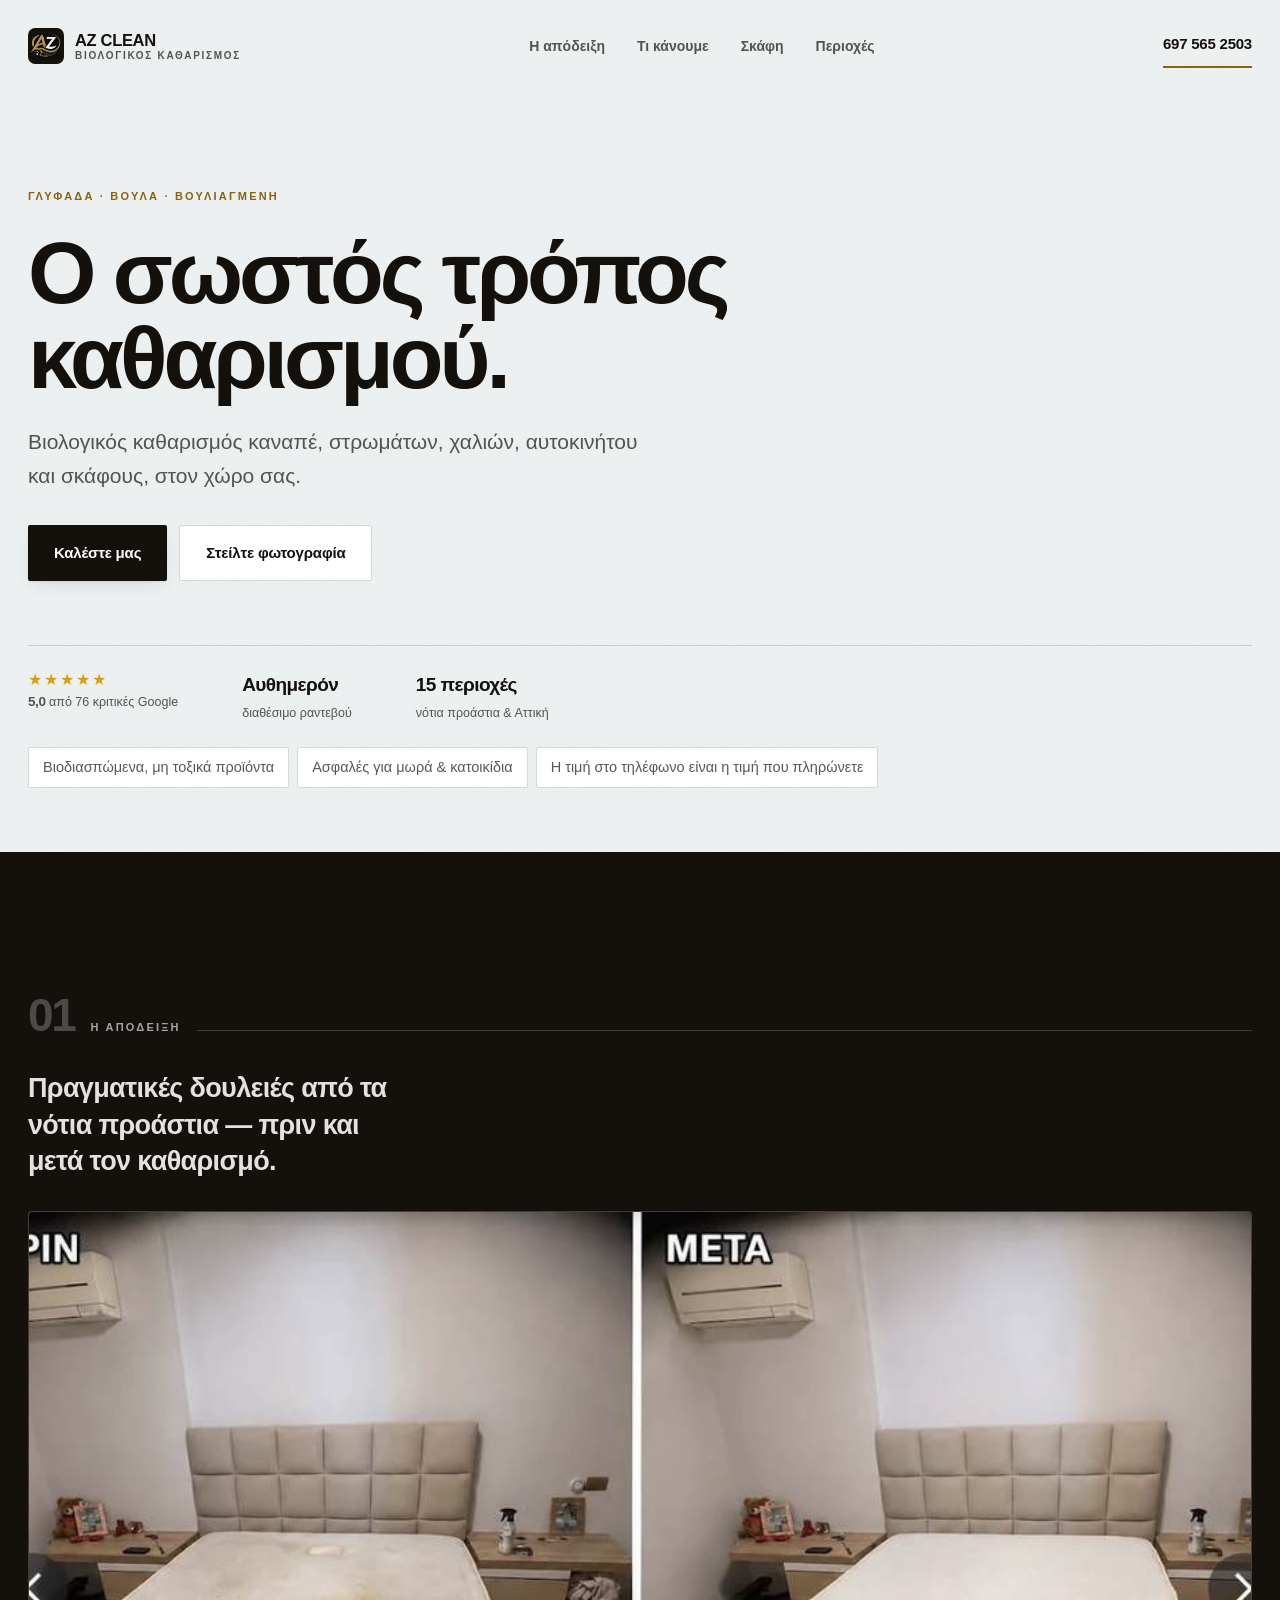
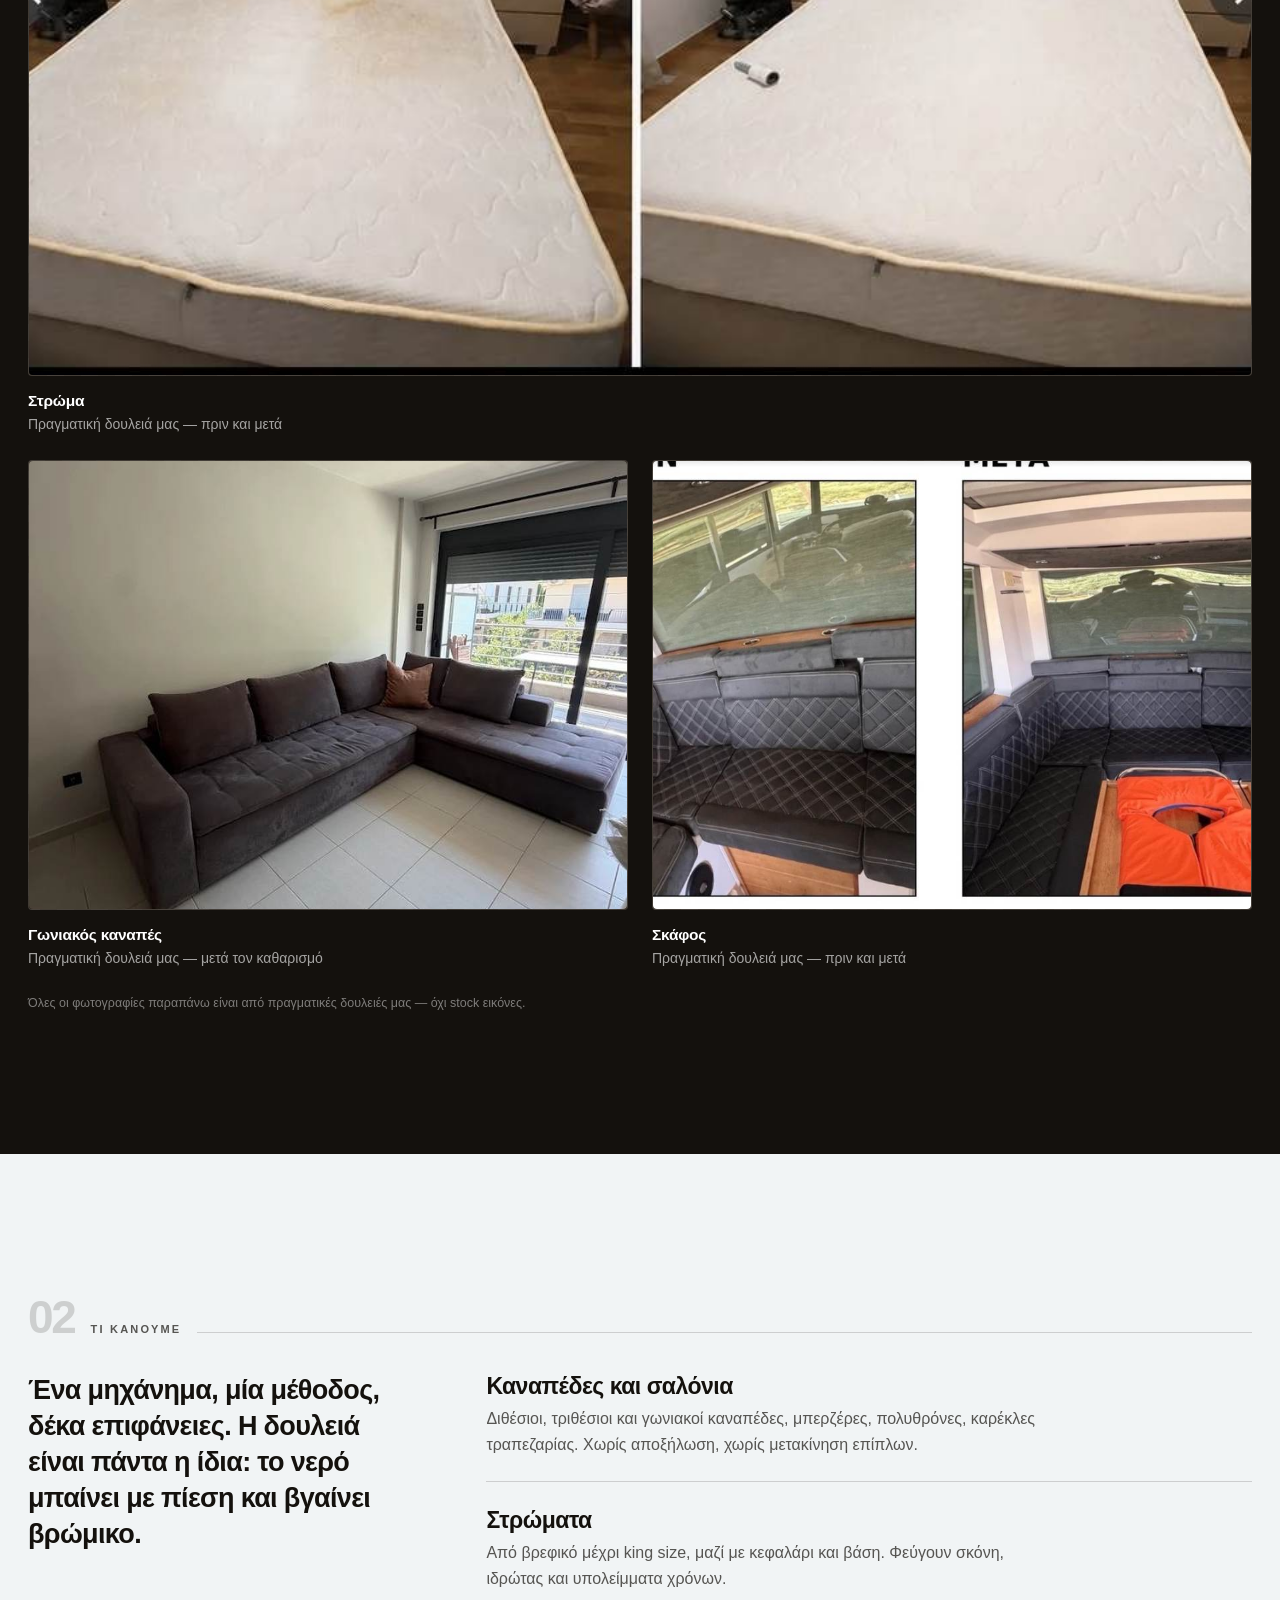
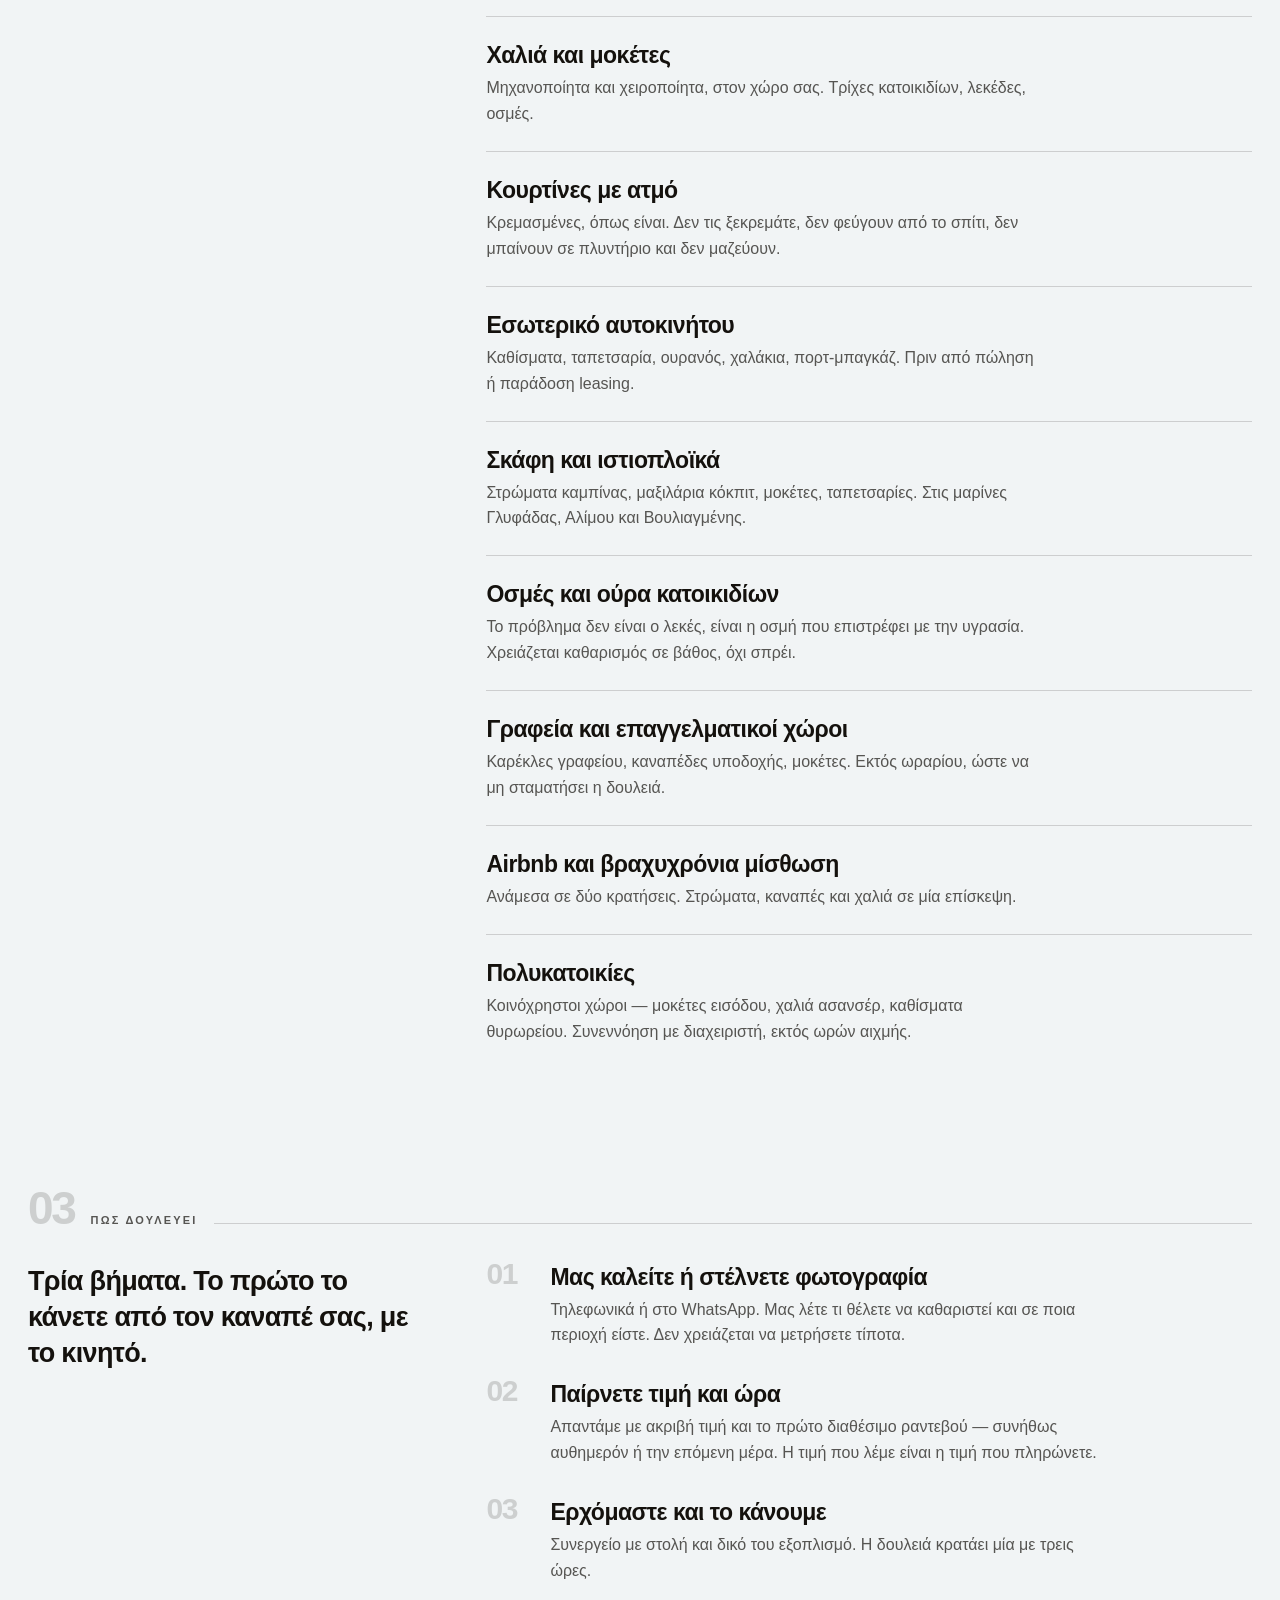
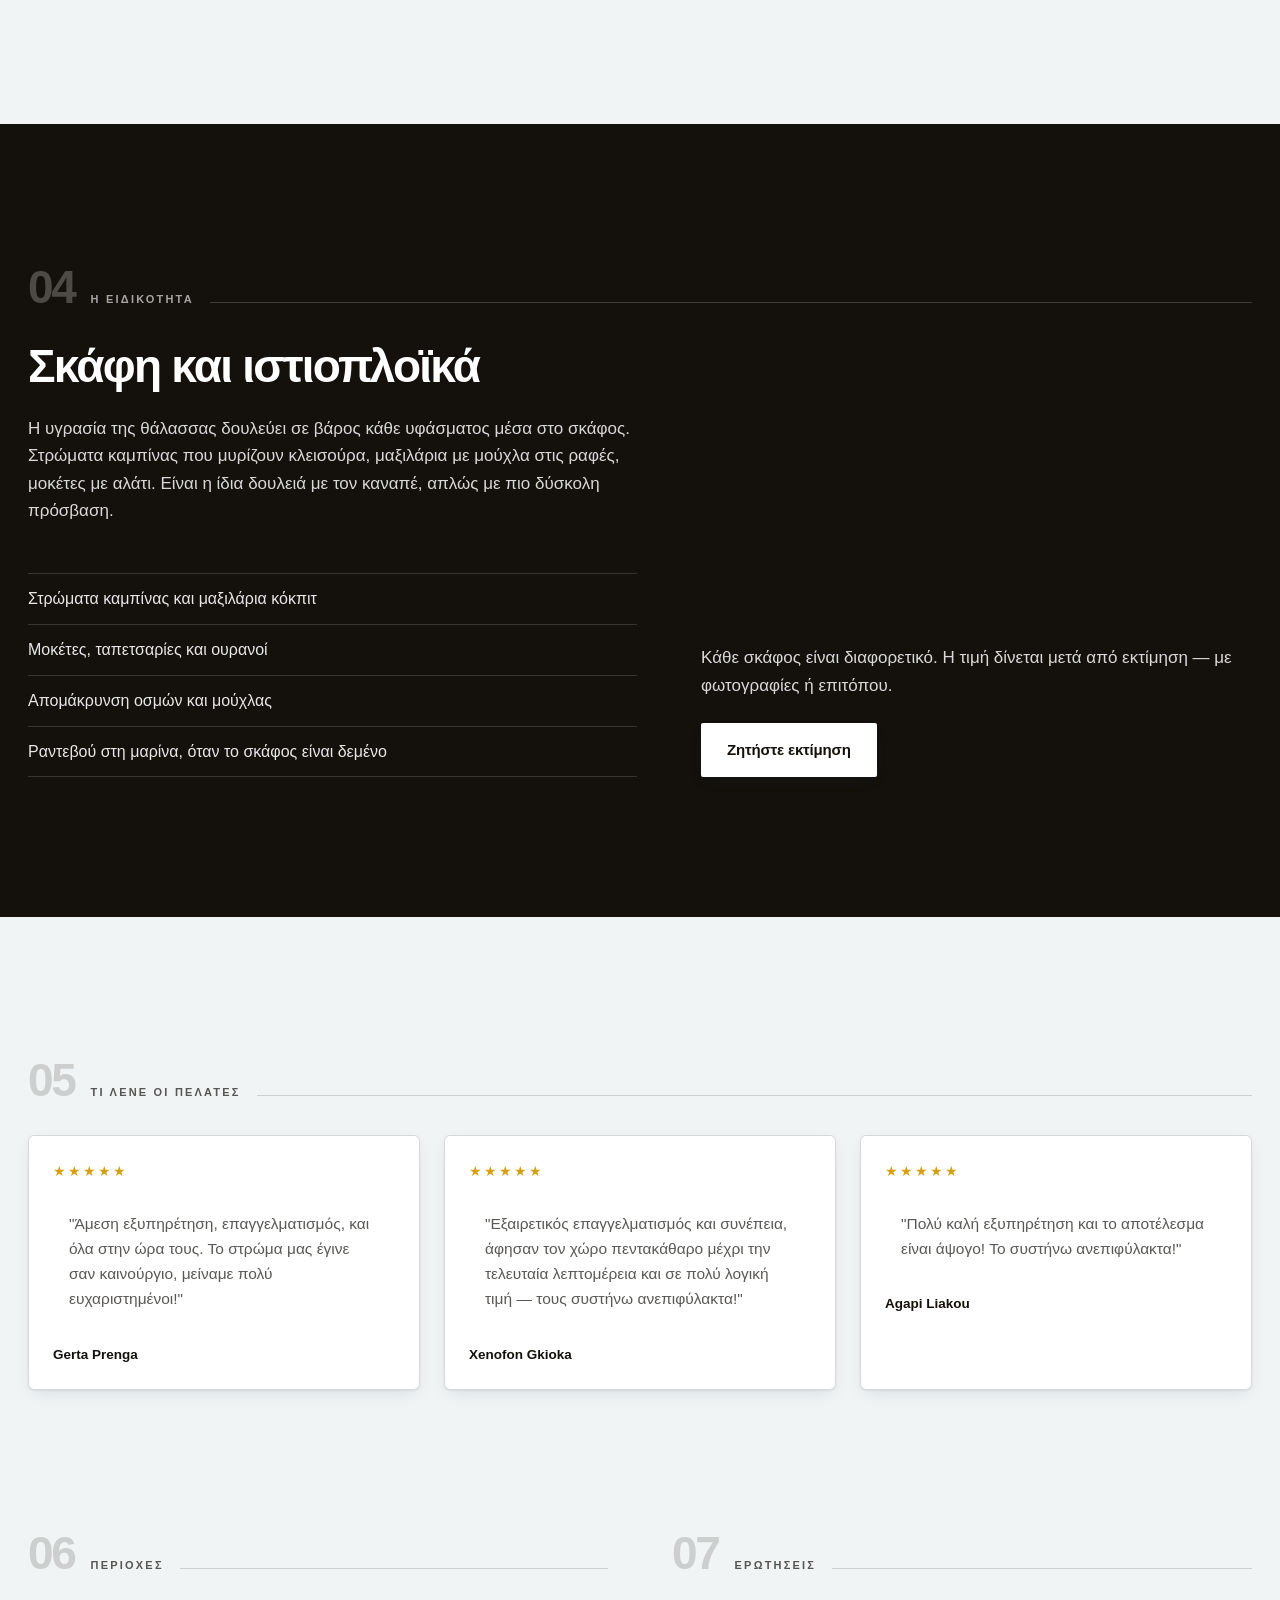
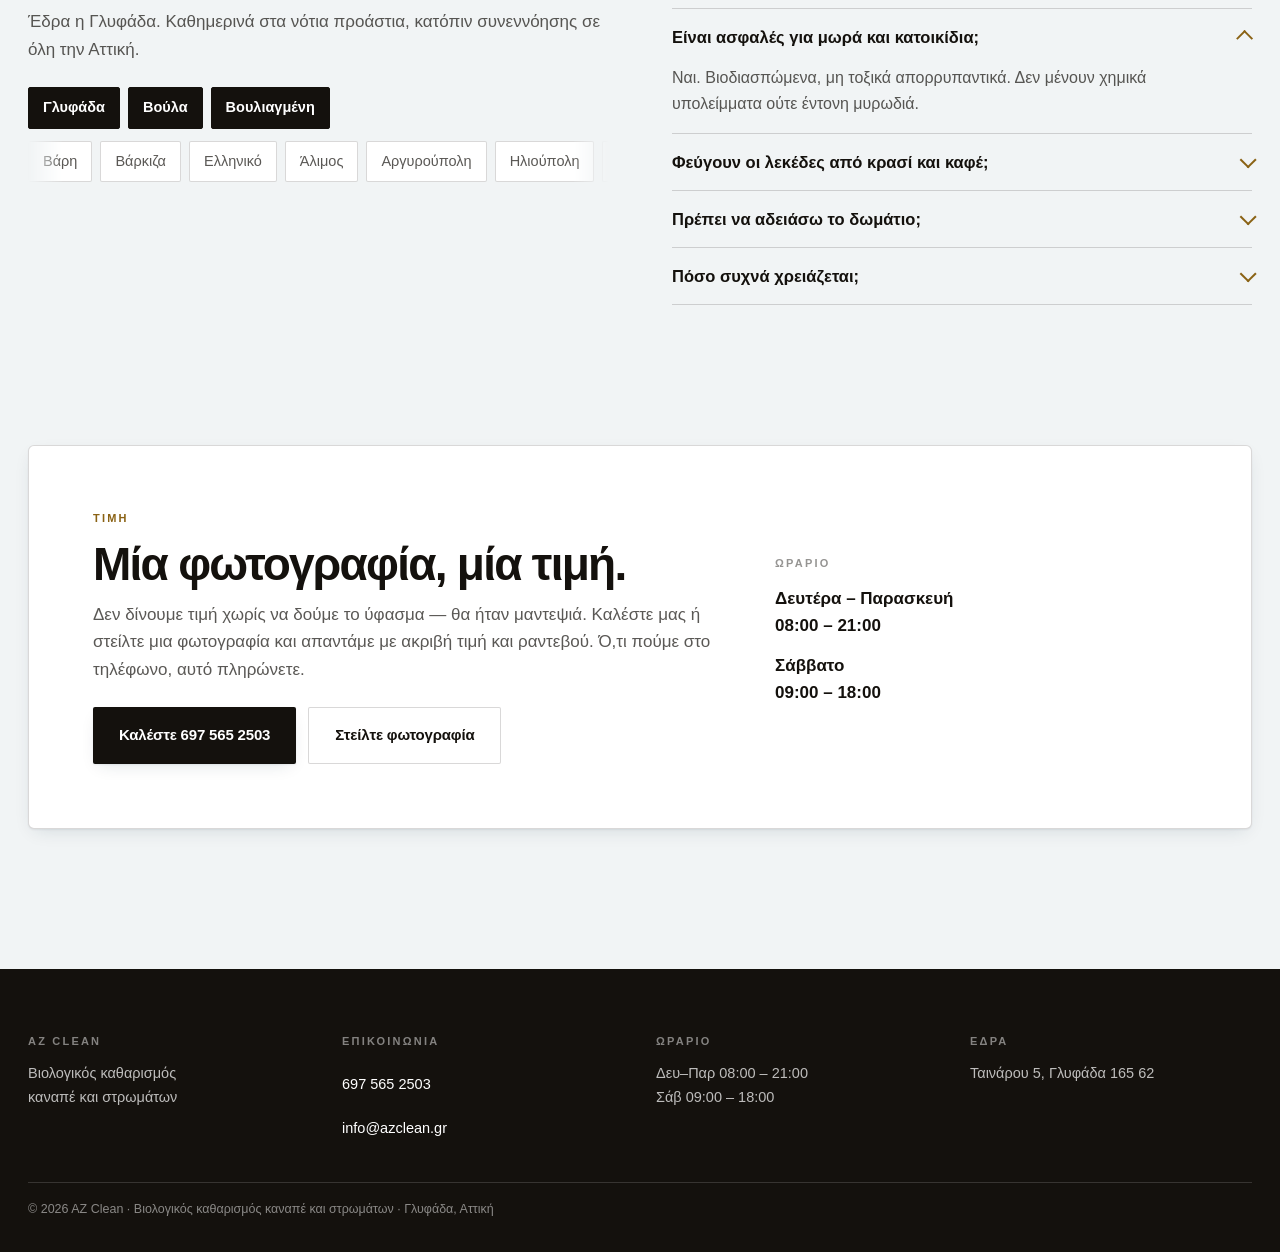
==== index.html @ d1994ecd "Fix header logo (home)" ====
<!DOCTYPE html><html lang="el"> <head><meta charset="utf-8"><meta name="viewport" content="width=device-width,initial-scale=1"><title>AZ Clean — Βιολογικός Καθαρισμός Καναπέ &amp; Στρωμάτων | Γλυφάδα</title><meta name="description" content="Βιολογικός καθαρισμός καναπέ, στρωμάτων, χαλιών, αυτοκινήτου και σκάφους στον χώρο σας. Γλυφάδα, Βούλα, Βουλιαγμένη και όλη η Αττική."><meta name="theme-color" content="#14110D"><link rel="canonical" href="https://azclean.gr/"><meta property="og:type" content="website"><meta property="og:locale" content="el_GR"><meta property="og:title" content="AZ Clean — Βιολογικός Καθαρισμός Καναπέ &#38; Στρωμάτων | Γλυφάδα"><meta property="og:description" content="Βιολογικός καθαρισμός καναπέ, στρωμάτων, χαλιών, αυτοκινήτου και σκάφους στον χώρο σας. Γλυφάδα, Βούλα, Βουλιαγμένη και όλη η Αττική."><meta property="og:url" content="https://azclean.gr/"><meta property="og:image" content="https://azclean.gr/og.jpg"><meta name="twitter:card" content="summary_large_image"><link rel="icon" href="/favicon.svg" type="image/svg+xml"><link rel="icon" href="/favicon.ico" sizes="32x32"><link rel="apple-touch-icon" href="/apple-touch-icon.png"><link rel="manifest" href="/site.webmanifest"><script type="application/ld+json">{"@context":"https://schema.org","@type":"HomeAndConstructionBusiness","name":"AZ Clean — Βιολογικός Καθαρισμός Καναπέ & Στρωμάτων","url":"https://azclean.gr","telephone":"+306975652503","email":"info@azclean.gr","priceRange":"€€","address":{"@type":"PostalAddress","streetAddress":"Ταινάρου 5","addressLocality":"Γλυφάδα","addressRegion":"Αττική","postalCode":"16562","addressCountry":"GR"},"areaServed":["Γλυφάδα","Βούλα","Βουλιαγμένη","Βάρη","Βάρκιζα","Ελληνικό","Άλιμος","Αργυρούπολη","Ηλιούπολη","Άγιος Δημήτριος","Παλαιό Φάληρο","Νέα Σμύρνη","Καλλιθέα","Πειραιάς","Αθήνα"],"openingHoursSpecification":[{"@type":"OpeningHoursSpecification","dayOfWeek":["Monday","Tuesday","Wednesday","Thursday","Friday"],"opens":"08:00","closes":"21:00"},{"@type":"OpeningHoursSpecification","dayOfWeek":["Saturday"],"opens":"09:00","closes":"18:00"}],"aggregateRating":{"@type":"AggregateRating","ratingValue":"5.0","reviewCount":"76"},"sameAs":["https://www.instagram.com/azclean.gr","https://www.facebook.com/profile.php?id=61591866287115"]}</script><script type="application/ld+json">{"@context":"https://schema.org","@type":"FAQPage","mainEntity":[{"@type":"Question","name":"Είναι ασφαλές για μωρά και κατοικίδια;","acceptedAnswer":{"@type":"Answer","text":"Ναι. Βιοδιασπώμενα, μη τοξικά απορρυπαντικά. Δεν μένουν χημικά υπολείμματα ούτε έντονη μυρωδιά."}},{"@type":"Question","name":"Φεύγουν οι λεκέδες από κρασί και καφέ;","acceptedAnswer":{"@type":"Answer","text":"Στις περισσότερες περιπτώσεις ναι — ειδικά αν δεν έχει προηγηθεί απόπειρα καθαρισμού με χημικά, που συχνά μονιμοποιεί τον λεκέ. Στείλτε φωτογραφία και σας λέμε ειλικρινά τι αποτέλεσμα να περιμένετε."}},{"@type":"Question","name":"Πρέπει να αδειάσω το δωμάτιο;","acceptedAnswer":{"@type":"Answer","text":"Όχι. Χρειαζόμαστε λίγα εκατοστά γύρω από το έπιπλο και μία πρίζα. Τίποτα δεν αποξηλώνεται και τίποτα δεν φεύγει από το σπίτι."}},{"@type":"Question","name":"Πόσο συχνά χρειάζεται;","acceptedAnswer":{"@type":"Answer","text":"Ένα στρώμα κάθε 6 με 12 μήνες, ειδικά με αλλεργίες ή κατοικίδια. Ένας καναπές σε καθημερινή χρήση περίπου μία φορά τον χρόνο."}}]}</script><style>:root{--rinse:#F1F4F5;--wet:#14110D;--extract:#8A6214;--gleam:#D4A017;--fibre:#C9B79C;--soil:#5A4632;--paper:#fff;--w70:rgba(20,17,13,.7);--w45:rgba(20,17,13,.45);--w16:rgba(20,17,13,.16);--s2:8px;--s3:12px;--s4:16px;--s5:24px;--s6:32px;--s7:48px;--s8:64px;--s9:96px;--s10:140px;--font:-apple-system,BlinkMacSystemFont,"Segoe UI",Roboto,"Helvetica Neue",Arial,sans-serif;--sh1:0 1px 2px rgba(14,49,64,.07),0 6px 18px -6px rgba(14,49,64,.14);--sh2:0 2px 4px rgba(14,49,64,.09),0 18px 46px -14px rgba(14,49,64,.26);--ease:cubic-bezier(.22,.61,.36,1)}*{box-sizing:border-box;margin:0;padding:0}html{scroll-behavior:smooth;-webkit-text-size-adjust:100%}body{background:var(--rinse);color:var(--wet);font-family:var(--font);font-size:17px;line-height:1.62;-webkit-font-smoothing:antialiased;overflow-x:hidden}.grain{position:fixed;inset:0;z-index:1;pointer-events:none;opacity:.32;mix-blend-mode:multiply;background-image:url("data:image/svg+xml,%3Csvg xmlns='http://www.w3.org/2000/svg' width='180' height='180'%3E%3Cfilter id='n'%3E%3CfeTurbulence type='fractalNoise' baseFrequency='.82' numOctaves='3' stitchTiles='stitch'/%3E%3CfeColorMatrix type='saturate' values='0'/%3E%3C/filter%3E%3Crect width='180' height='180' filter='url(%23n)' opacity='.42'/%3E%3C/svg%3E")}.defs{position:absolute;width:0;height:0;overflow:hidden}.u{font-size:11px;font-weight:700;letter-spacing:.2em;text-transform:uppercase}.d1{font-size:clamp(42px,8vw,88px);font-weight:800;letter-spacing:-.047em;line-height:.97}.d2{font-size:clamp(28px,4.6vw,46px);font-weight:800;letter-spacing:-.038em;line-height:1.06}.d3{font-size:clamp(19px,2.4vw,23px);font-weight:700;letter-spacing:-.022em;line-height:1.26}.lede{font-size:clamp(19px,2.3vw,27px);font-weight:600;letter-spacing:-.024em;line-height:1.34}.skip{position:absolute;left:-9999px;background:var(--wet);color:#fff;padding:12px 18px;z-index:200}.skip:focus{left:8px;top:8px}.wrap{max-width:1280px;margin:0 auto;padding:0 28px;position:relative;z-index:2}@media(max-width:640px){.wrap{padding:0 18px}}header{position:relative;z-index:40}.nav{display:flex;align-items:center;justify-content:space-between;padding-top:var(--s5);padding-bottom:var(--s5);gap:var(--s4)}.brand{display:flex;align-items:center;gap:11px;text-decoration:none;color:inherit;min-height:44px}.brand svg{flex:0 0 36px;border-radius:3px;box-shadow:var(--sh1)}.bn{display:flex;flex-direction:column;line-height:1.15}.bn b{font-size:16.5px;font-weight:800;letter-spacing:-.02em}.bn span{font-size:10px;font-weight:700;letter-spacing:.17em;text-transform:uppercase;color:var(--w70)}.navlinks{display:flex;gap:var(--s6)}.navlinks a{color:var(--w70);text-decoration:none;font-size:14px;font-weight:600;display:flex;align-items:center;min-height:44px;position:relative}.navlinks a:after{content:"";position:absolute;left:0;bottom:12px;height:1.5px;width:0;background:var(--extract);transition:width .3s var(--ease)}.navlinks a:hover{color:var(--wet)}.navlinks a:hover:after{width:100%}.telbtn{color:var(--wet);text-decoration:none;font-weight:800;font-size:15px;letter-spacing:-.015em;white-space:nowrap;display:inline-flex;align-items:center;min-height:44px;border-bottom:2px solid var(--extract);padding-bottom:2px}@media(max-width:940px){.navlinks{display:none}}@media(max-width:560px){.nav{padding-top:var(--s4);padding-bottom:var(--s4)}.bn span{display:none}}.hero{padding:var(--s9) 0 var(--s8)}@media(max-width:820px){.hero{padding:var(--s7) 0 var(--s6)}}.hero .u{color:var(--extract);margin-bottom:var(--s5)}.hero h1{max-width:15ch;margin-bottom:var(--s5);text-wrap:balance}.hero .sub{font-size:clamp(17px,2vw,21px);color:var(--w70);max-width:54ch;margin-bottom:var(--s6)}.acts{display:flex;gap:var(--s3);flex-wrap:wrap}.btn{display:inline-flex;align-items:center;justify-content:center;text-decoration:none;font-weight:700;font-size:15px;padding:15px 26px;border-radius:2px;letter-spacing:-.012em;min-height:48px;transition:transform .12s var(--ease),background .2s var(--ease),box-shadow .2s var(--ease),border-color .2s var(--ease)}.btn:active{transform:translateY(1px)}.btn-d{background:var(--wet);color:#fff;box-shadow:var(--sh1)}.btn-d:hover{background:#0a0805;box-shadow:var(--sh2)}.btn-o{border:1.5px solid var(--w16);color:var(--wet);background:var(--paper)}.btn-o:hover{border-color:var(--extract);color:var(--extract)}.btn-l{background:#fff;color:var(--wet);box-shadow:var(--sh1)}.btn-l:hover{background:#ddebef}.btn-t{border:1.5px solid rgba(255,255,255,.5);color:#fff}.btn-t:hover{background:#ffffff21;border-color:#fff}.facts{display:flex;flex-wrap:wrap;gap:var(--s5) var(--s8);margin-top:var(--s8);padding-top:var(--s5);border-top:1px solid var(--w16)}.fact{display:flex;flex-direction:column;gap:2px}.fact b{font-size:19px;font-weight:800;letter-spacing:-.03em}.fact span{font-size:12.5px;color:var(--w70)}.fact .stars{color:var(--gleam);letter-spacing:2px;font-size:16px;line-height:1.2}.slot{border:1px dashed var(--w16);padding:3px 9px;font-size:11.5px;color:var(--w45);border-radius:2px;display:inline-block}section{padding:var(--s10) 0}@media(max-width:820px){section{padding:var(--s8) 0}}.shead{display:flex;align-items:baseline;gap:var(--s4);margin-bottom:var(--s6)}.shead .no{font-size:clamp(28px,4vw,46px);font-weight:800;letter-spacing:-.05em;color:var(--w16);line-height:1}.shead h2{color:var(--w70);font-size:11px;font-weight:700;letter-spacing:.2em;text-transform:uppercase;margin:0}.shead .rule{flex:1;height:1px;background:var(--w16)}.band .shead h2,.proof .shead h2{color:#ffffff9e}.band .shead .no,.proof .shead .no{color:#ffffff3d}.band .shead .rule,.proof .shead .rule{background:#ffffff2e}.cmp{position:relative;width:100%;overflow:hidden;touch-action:pan-y;cursor:ew-resize;background:#1b140c;box-shadow:var(--sh2);border-radius:4px;user-select:none;-webkit-user-select:none}.cmp .fab{position:absolute;inset:0;width:100%;height:100%;display:block}.cmp .fab.aft{clip-path:inset(0 0 0 var(--p,58%))}.cmp .edge{position:absolute;top:0;bottom:0;pointer-events:none;left:clamp(1.5%,var(--p,58%),98.5%);width:2px;background:#fff;box-shadow:0 0 0 1px #00000059,0 0 26px #ffffff80}.cmp .grip{position:absolute;top:50%;left:50%;transform:translate(-50%,-50%);width:48px;height:48px;border-radius:50%;pointer-events:auto;touch-action:none;cursor:grab;background:#fff;box-shadow:0 4px 18px #00000073;display:flex;align-items:center;justify-content:center;gap:3.5px}.cmp .grip i{width:2px;height:14px;background:var(--wet);border-radius:2px}.cmp .grip i:nth-child(2){height:20px}.cmp .rng{position:absolute;left:0;bottom:0;width:100%;height:2px;opacity:0;margin:0;pointer-events:none}.cmp .rng:focus-visible~.edge .grip{outline:3px solid var(--wet);outline-offset:3px;box-shadow:0 0 0 6px #fff,0 4px 18px #00000073}.cmp .tag{position:absolute;top:var(--s4);padding:5px 11px;font-size:10.5px;font-weight:700;letter-spacing:.2em;text-transform:uppercase;pointer-events:none;border-radius:2px}.cmp .tag.l{left:var(--s4);background:#302216e6;color:#efe3d2}.cmp .tag.r{right:var(--s4);background:#ffffffeb;color:var(--wet)}.cmp .drag{position:absolute;left:50%;bottom:var(--s4);transform:translate(-50%);display:flex;align-items:center;gap:7px;background:#0000006b;color:#fff;font-size:12px;font-weight:600;padding:7px 13px;border-radius:20px;pointer-events:none;transition:opacity .35s var(--ease)}.cmp.touched .drag{opacity:0}.proof{background:var(--wet);color:#fff}.proof .lede{color:#ffffffe0;max-width:26ch}.proof .main{margin-top:var(--s6)}.proof .main .cmp{aspect-ratio:16/10}.proof .row{display:grid;grid-template-columns:1fr 1fr;gap:var(--s5);margin-top:var(--s5)}@media(max-width:760px){.proof .row{grid-template-columns:1fr}}.proof .row .cmp{aspect-ratio:4/3}.proof .row .grip{width:40px;height:40px}.cap{margin-top:var(--s3);font-size:14px;color:#ffffff9e}.cap b{color:#fff;display:block;font-size:15.5px;letter-spacing:-.015em}.note{color:#ffffff73;font-size:12.5px;margin-top:var(--s5)}.split{display:grid;grid-template-columns:.68fr 1.32fr;gap:var(--s8)}@media(max-width:940px){.split{grid-template-columns:1fr;gap:var(--s5)}}.sticky-lede{position:sticky;top:var(--s6);align-self:start}@media(max-width:940px){.sticky-lede{position:static}}.items{display:grid;gap:var(--s5)}.item{padding-bottom:var(--s5);border-bottom:1px solid var(--w16)}.item:last-child{border-bottom:none;padding-bottom:0}.item h3{margin-bottom:5px}.item p{color:var(--w70);font-size:16px;max-width:62ch}.steps{display:grid;gap:var(--s6);counter-reset:st}.step{padding-left:var(--s8);position:relative}.step:before{counter-increment:st;content:counter(st,decimal-leading-zero);position:absolute;left:0;top:-4px;font-size:30px;font-weight:800;letter-spacing:-.045em;color:var(--w16);line-height:1}.step h3{margin-bottom:5px}.step p{color:var(--w70);font-size:16px;max-width:62ch}.band{background:var(--wet);color:#fff}.band .wrap{padding-top:var(--s10);padding-bottom:var(--s10)}.band p{color:#ffffffd6;max-width:640px}.band .cols{display:grid;grid-template-columns:1.05fr .95fr;gap:var(--s8);align-items:end;margin-top:var(--s7)}@media(max-width:940px){.band .cols{grid-template-columns:1fr;gap:var(--s6)}.band .wrap{padding-top:var(--s8);padding-bottom:var(--s8)}}.band ul{list-style:none}.band li{padding:var(--s3) 0;border-top:1px solid rgba(255,255,255,.15);font-size:16px;color:#ffffffe6}.band li:last-child{border-bottom:1px solid rgba(255,255,255,.15)}.two{display:grid;grid-template-columns:1fr 1fr;gap:var(--s8)}.two>*{min-width:0}@media(max-width:940px){.two{grid-template-columns:1fr}}.areas{display:flex;flex-wrap:wrap;gap:var(--s2)}.chip{padding:8px 14px;border:1px solid var(--w16);border-radius:2px;font-size:14.5px;color:var(--w70);background:var(--paper)}.chip.core{background:var(--wet);border-color:var(--wet);color:#fff;font-weight:700}details{border-top:1px solid var(--w16)}details:last-of-type{border-bottom:1px solid var(--w16)}summary{font-weight:700;font-size:16.5px;cursor:pointer;list-style:none;display:flex;justify-content:space-between;gap:var(--s4);min-height:56px;align-items:center;padding:var(--s2) 0}summary::-webkit-details-marker{display:none}summary:after{content:"";width:10px;height:10px;flex:0 0 10px;border-right:2px solid var(--extract);border-bottom:2px solid var(--extract);transform:rotate(45deg) translateY(-3px);transition:transform .25s var(--ease)}details[open] summary:after{transform:rotate(-135deg) translateY(-2px)}details p{color:var(--w70);font-size:16px;padding-bottom:var(--s4);max-width:62ch}.revs{display:grid;grid-template-columns:repeat(auto-fit,minmax(260px,1fr));gap:var(--s5)}.rev{background:var(--paper);border:1px solid var(--w16);border-radius:6px;padding:var(--s5);box-shadow:var(--sh1)}.rev .st{color:var(--gleam);letter-spacing:2px;font-size:14px;margin-bottom:var(--s3)}.rev p{font-size:15.5px;color:var(--w70);margin-bottom:var(--s4)}.rev .who{font-size:13.5px;font-weight:700}.rev .who em{font-style:normal;font-weight:400;color:var(--w45)}.cta{background:var(--paper);border:1px solid var(--w16);border-radius:6px;padding:var(--s8);display:grid;grid-template-columns:1.2fr .8fr;gap:var(--s8);align-items:center;box-shadow:var(--sh1)}@media(max-width:940px){.cta{grid-template-columns:1fr;padding:var(--s6);gap:var(--s5)}}.cta p{color:var(--w70);margin-top:var(--s3)}.cta .acts{margin-top:var(--s5)}footer{background:var(--wet);color:#ffffffb8;padding:var(--s8) 0 var(--s6);font-size:14.5px}.fgrid{display:grid;grid-template-columns:repeat(auto-fit,minmax(180px,1fr));gap:var(--s6);margin-bottom:var(--s6)}footer .u{color:#ffffff7a;margin-bottom:var(--s3)}footer a{color:#fff;text-decoration:none;display:inline-flex;align-items:center;min-height:44px}footer a:hover{text-decoration:underline}.fine{border-top:1px solid rgba(255,255,255,.15);padding-top:var(--s4);font-size:12.5px;color:#ffffff80}.sticky{position:fixed;left:0;right:0;bottom:0;z-index:80;display:none;gap:var(--s2);padding:var(--s2);background:#f1f4f5eb;border-top:1px solid var(--w16);backdrop-filter:blur(14px) saturate(1.4)}.sticky a{flex:1;font-size:15.5px;font-weight:800}@media(max-width:940px){.sticky{display:flex}body{padding-bottom:78px}}:focus-visible{outline:3px solid var(--wet);outline-offset:3px;border-radius:2px;box-shadow:0 0 0 6px #fff}.band :focus-visible,.proof :focus-visible,footer :focus-visible{outline-color:#fff;box-shadow:0 0 0 6px var(--wet)}.rv{opacity:0;transform:translateY(16px)}.rv.in{opacity:1;transform:none;transition:opacity .7s var(--ease) var(--d,0ms),transform .7s var(--ease) var(--d,0ms)}@media(prefers-reduced-motion:reduce){html{scroll-behavior:auto}.rv{opacity:1!important;transform:none!important}*{transition:none!important;animation:none!important}}.cmp.dragging{cursor:grabbing}.cmp.dragging .grip{cursor:grabbing;transform:translate(-50%,-50%) scale(1.06)}.cmp .grip{transition:transform .16s var(--ease)}.shot{position:relative;width:100%;aspect-ratio:16/10;border-radius:4px;display:flex;flex-direction:column;align-items:center;justify-content:center;gap:10px;text-align:center;color:#ffffff6b;background:linear-gradient(135deg,#ffffff0b 0 40%,#ffffff04 40% 100%),repeating-linear-gradient(45deg,rgba(255,255,255,.028) 0 12px,transparent 12px 24px),#1b140c;border:1px solid rgba(255,255,255,.14);box-shadow:inset 0 1px #ffffff0d}.shot svg{width:30px;height:30px;opacity:.55}.shot b{color:#ffffffc7;font-size:15.5px;font-weight:700;letter-spacing:-.015em}.shot span{font-size:11px;font-weight:700;letter-spacing:.2em;text-transform:uppercase}.row .shot{aspect-ratio:4/3}.row .shot svg{width:24px;height:24px}.row .shot b{font-size:14.5px}.tick{font-variant-numeric:tabular-nums}.mq{overflow:hidden;max-width:100%;min-width:0;-webkit-mask-image:linear-gradient(90deg,transparent,#000 6%,#000 94%,transparent);mask-image:linear-gradient(90deg,transparent,#000 6%,#000 94%,transparent)}.mq-t{display:flex;gap:var(--s2);width:max-content;animation:mq 46s linear infinite}.mq:hover .mq-t{animation-play-state:paused}@keyframes mq{to{transform:translate(-50%)}}@media(prefers-reduced-motion:reduce){.mq-t{animation:none;flex-wrap:wrap;width:auto}.mq{mask-image:none;-webkit-mask-image:none}.mq-t [aria-hidden]{display:none}}.crumb{font-size:13px;color:var(--w45);margin-bottom:var(--s5)}.crumb a{color:var(--w45);text-decoration:none}.crumb a:hover{color:var(--extract)}.plainlist{list-style:none;display:grid;gap:var(--s4)}.plainlist li{position:relative;padding-left:26px;color:var(--w70);font-size:16px;max-width:60ch}.plainlist li:before{content:"";position:absolute;left:0;top:9px;width:9px;height:9px;background:var(--extract);border-radius:1px}.note2{margin-top:var(--s5);color:var(--w45);font-size:13.5px;border-top:1px solid var(--w16);padding-top:var(--s4)}.svcgrid{display:grid;grid-template-columns:repeat(auto-fill,minmax(230px,1fr));gap:var(--s4)}.svccard{display:block;padding:var(--s5);background:var(--paper);border:1px solid var(--w16);border-radius:6px;text-decoration:none;color:inherit;transition:border-color .2s var(--ease),box-shadow .2s var(--ease)}.svccard:hover{border-color:var(--extract);box-shadow:var(--sh1)}.svccard b{display:block;font-size:15.5px;font-weight:700;letter-spacing:-.015em;margin-bottom:6px}.svccard span{font-size:13.5px;color:var(--w70);line-height:1.5;display:-webkit-box;-webkit-line-clamp:2;-webkit-box-orient:vertical;overflow:hidden}.btn-d{position:relative;overflow:hidden}.btn-d:after{content:"";position:absolute;top:0;left:-120%;width:60%;height:100%;background:linear-gradient(100deg,transparent,rgba(255,255,255,.16),transparent);transform:skew(-18deg)}.btn-d:hover:after{transition:left .75s var(--ease);left:150%}@media(prefers-reduced-motion:reduce){.btn-d:after{display:none}}
</style></head> <body> <a class="skip" href="#main">Μετάβαση στο περιεχόμενο</a> <div class="grain" aria-hidden="true"></div>  <svg class="defs" aria-hidden="true" focusable="false"><defs> <filter id="cloth" x="0" y="0" width="100%" height="100%" color-interpolation-filters="sRGB"> <feTurbulence type="fractalNoise" baseFrequency="0.035 0.085" numOctaves="4" seed="3" result="w"></feTurbulence> <feDisplacementMap in="SourceGraphic" in2="w" scale="5" xChannelSelector="R" yChannelSelector="G" result="d"></feDisplacementMap> <feTurbulence type="fractalNoise" baseFrequency="0.62" numOctaves="2" seed="11" result="p"></feTurbulence> <feDiffuseLighting in="p" surfaceScale="1.3" diffuseConstant="1" lighting-color="#fff" result="l"> <feDistantLight azimuth="228" elevation="60"></feDistantLight></feDiffuseLighting> <feComposite in="l" in2="d" operator="arithmetic" k1="1.12" k2="0" k3="0" k4="-.07"></feComposite> </filter> <filter id="cloth2" x="0" y="0" width="100%" height="100%" color-interpolation-filters="sRGB"> <feTurbulence type="fractalNoise" baseFrequency="0.04 0.09" numOctaves="4" seed="19" result="w"></feTurbulence> <feDisplacementMap in="SourceGraphic" in2="w" scale="4" xChannelSelector="R" yChannelSelector="G" result="d"></feDisplacementMap> <feTurbulence type="fractalNoise" baseFrequency="0.66" numOctaves="2" seed="5" result="p"></feTurbulence> <feDiffuseLighting in="p" surfaceScale="1.15" diffuseConstant="1.02" lighting-color="#fff" result="l"> <feDistantLight azimuth="228" elevation="62"></feDistantLight></feDiffuseLighting> <feComposite in="l" in2="d" operator="arithmetic" k1="1.1" k2="0" k3="0" k4="-.06"></feComposite> </filter> <pattern id="wSoil" width="9" height="9" patternUnits="userSpaceOnUse"> <rect width="9" height="9" fill="#8a7a62"></rect><rect width="4.5" height="9" fill="#98876c"></rect> <rect width="9" height="4.5" fill="#7c6c56" opacity=".6"></rect></pattern> <pattern id="wClean" width="9" height="9" patternUnits="userSpaceOnUse"> <rect width="9" height="9" fill="#ddd4c3"></rect><rect width="4.5" height="9" fill="#ebe3d5"></rect> <rect width="9" height="4.5" fill="#d2c8b5" opacity=".55"></rect></pattern> <radialGradient id="st1" cx=".3" cy=".42" r=".34"> <stop offset="0" stop-color="#3f2f20" stop-opacity=".68"></stop><stop offset="1" stop-color="#3f2f20" stop-opacity="0"></stop></radialGradient> <radialGradient id="st2" cx=".64" cy=".62" r=".26"> <stop offset="0" stop-color="#43331f" stop-opacity=".6"></stop><stop offset="1" stop-color="#43331f" stop-opacity="0"></stop></radialGradient> <radialGradient id="st3" cx=".46" cy=".3" r=".2"> <stop offset="0" stop-color="#2f2216" stop-opacity=".5"></stop><stop offset="1" stop-color="#2f2216" stop-opacity="0"></stop></radialGradient> <!-- an actual three-seater, so the comparison shows a sofa and not a swatch --> </defs></svg> <header><div class="wrap nav"> <a class="brand" href="/" aria-label="AZ Clean — αρχική"> <img src="/favicon.svg" width="36" height="36" alt="" style="border-radius:20%;display:block" loading="eager"> <span class="bn"><b>AZ CLEAN</b><span>Βιολογικός καθαρισμός</span></span> </a> <nav class="navlinks" aria-label="Κύρια πλοήγηση"> <a href="#apodeixi">Η απόδειξη</a><a href="#ti">Τι κάνουμε</a><a href="#skafi">Σκάφη</a><a href="#perioxes">Περιοχές</a> </nav> <a class="telbtn" href="tel:+306975652503">697 565 2503</a> </div></header> <main id="main"> <div class="hero"><div class="wrap"> <div class="u rv">Γλυφάδα · Βούλα · Βουλιαγμένη</div> <h1 class="d1 rv" style="--d:70ms">Ο σωστός τρόπος<br>καθαρισμού.</h1> <p class="sub rv" style="--d:140ms">Βιολογικός καθαρισμός καναπέ, στρωμάτων, χαλιών, αυτοκινήτου και σκάφους, στον χώρο σας.</p> <div class="acts rv" style="--d:200ms"> <a class="btn btn-d" href="tel:+306975652503">Καλέστε μας</a> <a class="btn btn-o" href="https://wa.me/306975652503?text=%CE%93%CE%B5%CE%B9%CE%B1%20%CF%83%CE%B1%CF%82%2C%20%CE%B8%CE%AD%CE%BB%CF%89%20%CF%80%CF%81%CE%BF%CF%83%CF%86%CE%BF%CF%81%CE%AC%20%CE%B3%CE%B9%CE%B1%20%CE%B2%CE%B9%CE%BF%CE%BB%CE%BF%CE%B3%CE%B9%CE%BA%CF%8C%20%CE%BA%CE%B1%CE%B8%CE%B1%CF%81%CE%B9%CF%83%CE%BC%CF%8C" target="_blank" rel="noopener">Στείλτε φωτογραφία</a> </div> <div class="facts rv" style="--d:270ms"> <div class="fact"><span class="stars" aria-hidden="true">★★★★★</span><span><b style="font-size:13.5px">5,0</b> από <span class="tick" data-count="76">0</span> κριτικές Google</span></div> <div class="fact"><b>Αυθημερόν</b><span>διαθέσιμο ραντεβού</span></div><div class="fact"><b>15 περιοχές</b><span>νότια προάστια &amp; Αττική</span></div>  </div> <div class="areas rv" style="--d:320ms;margin-top:var(--s5)"><span class="chip">Βιοδιασπώμενα, μη τοξικά προϊόντα</span><span class="chip">Ασφαλές για μωρά &amp; κατοικίδια</span><span class="chip">Η τιμή στο τηλέφωνο είναι η τιμή που πληρώνετε</span></div> </div></div> <section class="proof" id="apodeixi"><div class="wrap"> <div class="shead rv"><span class="no">01</span><h2>Η απόδειξη</h2><span class="rule"></span></div> <p class="lede rv" style="--d:60ms">Πραγματικές δουλειές από τα νότια προάστια — πριν και μετά τον καθαρισμό.</p> <div class="main rv" style="--d:120ms"> <div class="shot"><img src="/mattress-before-after.jpg" alt="Βιολογικός καθαρισμός στρώματος, πριν και μετά" loading="lazy" style="position:absolute;inset:0;width:100%;height:100%;object-fit:cover;border-radius:4px"></div> <div class="cap"><b>Στρώμα</b>Πραγματική δουλειά μας — πριν και μετά</div> </div> <div class="row"> <div class="rv" style="--d:0ms"> <div class="shot"><img src="/sofa-after.jpg" alt="Γωνιακός καναπές μετά τον βιολογικό καθαρισμό" loading="lazy" style="position:absolute;inset:0;width:100%;height:100%;object-fit:cover;border-radius:4px"></div> <div class="cap"><b>Γωνιακός καναπές</b>Πραγματική δουλειά μας — μετά τον καθαρισμό</div> </div><div class="rv" style="--d:80ms"> <div class="shot"><img src="/boat-before-after.jpg" alt="Βιολογικός καθαρισμός καθισμάτων σκάφους, πριν και μετά" loading="lazy" style="position:absolute;inset:0;width:100%;height:100%;object-fit:cover;border-radius:4px"></div> <div class="cap"><b>Σκάφος</b>Πραγματική δουλειά μας — πριν και μετά</div> </div> </div> <p class="note rv">Όλες οι φωτογραφίες παραπάνω είναι από πραγματικές δουλειές μας — όχι stock εικόνες.</p> </div></section> <section id="ti"><div class="wrap"> <div class="shead rv"><span class="no">02</span><h2>Τι κάνουμε</h2><span class="rule"></span></div> <div class="split"> <p class="lede sticky-lede rv">Ένα μηχάνημα, μία μέθοδος, δέκα επιφάνειες. Η δουλειά είναι πάντα η ίδια: το νερό μπαίνει με πίεση και βγαίνει βρώμικο.</p> <div class="items"> <div class="item rv" style="--d:0ms"> <h3 class="d3"><a href="/viologikos-katharismos-kanape/" style="color:inherit;text-decoration:none">Καναπέδες και σαλόνια</a></h3> <p>Διθέσιοι, τριθέσιοι και γωνιακοί καναπέδες, μπερζέρες, πολυθρόνες, καρέκλες τραπεζαρίας. Χωρίς αποξήλωση, χωρίς μετακίνηση επίπλων.</p> </div><div class="item rv" style="--d:45ms"> <h3 class="d3"><a href="/viologikos-katharismos-stromatos/" style="color:inherit;text-decoration:none">Στρώματα</a></h3> <p>Από βρεφικό μέχρι king size, μαζί με κεφαλάρι και βάση. Φεύγουν σκόνη, ιδρώτας και υπολείμματα χρόνων.</p> </div><div class="item rv" style="--d:90ms"> <h3 class="d3"><a href="/katharismos-xalion-moketon/" style="color:inherit;text-decoration:none">Χαλιά και μοκέτες</a></h3> <p>Μηχανοποίητα και χειροποίητα, στον χώρο σας. Τρίχες κατοικιδίων, λεκέδες, οσμές.</p> </div><div class="item rv" style="--d:135ms"> <h3 class="d3"><a href="/katharismos-kourtinon-me-atmo/" style="color:inherit;text-decoration:none">Κουρτίνες με ατμό</a></h3> <p>Κρεμασμένες, όπως είναι. Δεν τις ξεκρεμάτε, δεν φεύγουν από το σπίτι, δεν μπαίνουν σε πλυντήριο και δεν μαζεύουν.</p> </div><div class="item rv" style="--d:180ms"> <h3 class="d3"><a href="/viologikos-katharismos-aftokinitou/" style="color:inherit;text-decoration:none">Εσωτερικό αυτοκινήτου</a></h3> <p>Καθίσματα, ταπετσαρία, ουρανός, χαλάκια, πορτ-μπαγκάζ. Πριν από πώληση ή παράδοση leasing.</p> </div><div class="item rv" style="--d:225ms"> <h3 class="d3"><a href="/viologikos-katharismos-skafous/" style="color:inherit;text-decoration:none">Σκάφη και ιστιοπλοϊκά</a></h3> <p>Στρώματα καμπίνας, μαξιλάρια κόκπιτ, μοκέτες, ταπετσαρίες. Στις μαρίνες Γλυφάδας, Αλίμου και Βουλιαγμένης.</p> </div><div class="item rv" style="--d:270ms"> <h3 class="d3"><a href="/afairesi-osmon-oura-katoikidion/" style="color:inherit;text-decoration:none">Οσμές και ούρα κατοικιδίων</a></h3> <p>Το πρόβλημα δεν είναι ο λεκές, είναι η οσμή που επιστρέφει με την υγρασία. Χρειάζεται καθαρισμός σε βάθος, όχι σπρέι.</p> </div><div class="item rv" style="--d:315ms"> <h3 class="d3"><a href="/viologikos-katharismos-grafeion/" style="color:inherit;text-decoration:none">Γραφεία και επαγγελματικοί χώροι</a></h3> <p>Καρέκλες γραφείου, καναπέδες υποδοχής, μοκέτες. Εκτός ωραρίου, ώστε να μη σταματήσει η δουλειά.</p> </div><div class="item rv" style="--d:360ms"> <h3 class="d3"><a href="/katharismos-airbnb/" style="color:inherit;text-decoration:none">Airbnb και βραχυχρόνια μίσθωση</a></h3> <p>Ανάμεσα σε δύο κρατήσεις. Στρώματα, καναπές και χαλιά σε μία επίσκεψη.</p> </div><div class="item rv" style="--d:405ms"> <h3 class="d3"><a href="/katharismos-koinoxriston-polykatoikion/" style="color:inherit;text-decoration:none">Πολυκατοικίες</a></h3> <p>Κοινόχρηστοι χώροι — μοκέτες εισόδου, χαλιά ασανσέρ, καθίσματα θυρωρείου. Συνεννόηση με διαχειριστή, εκτός ωρών αιχμής.</p> </div> </div> </div> </div></section> <section style="padding-top:0"><div class="wrap"> <div class="shead rv"><span class="no">03</span><h2>Πώς δουλεύει</h2><span class="rule"></span></div> <div class="split"> <p class="lede sticky-lede rv">Τρία βήματα. Το πρώτο το κάνετε από τον καναπέ σας, με το κινητό.</p> <div class="steps"> <div class="step rv" style="--d:0ms"><h3 class="d3">Μας καλείτε ή στέλνετε φωτογραφία</h3><p>Τηλεφωνικά ή στο WhatsApp. Μας λέτε τι θέλετε να καθαριστεί και σε ποια περιοχή είστε. Δεν χρειάζεται να μετρήσετε τίποτα.</p></div><div class="step rv" style="--d:80ms"><h3 class="d3">Παίρνετε τιμή και ώρα</h3><p>Απαντάμε με ακριβή τιμή και το πρώτο διαθέσιμο ραντεβού — συνήθως αυθημερόν ή την επόμενη μέρα. Η τιμή που λέμε είναι η τιμή που πληρώνετε.</p></div><div class="step rv" style="--d:160ms"><h3 class="d3">Ερχόμαστε και το κάνουμε</h3><p>Συνεργείο με στολή και δικό του εξοπλισμό. Η δουλειά κρατάει μία με τρεις ώρες.</p></div> </div> </div> </div></section> <section class="band" id="skafi" style="padding:0"><div class="wrap"> <div class="shead rv"><span class="no">04</span><h2>Η ειδικότητα</h2><span class="rule"></span></div> <h3 class="d2 rv" style="--d:60ms;margin-bottom:var(--s5)">Σκάφη και ιστιοπλοϊκά</h3> <p class="rv" style="--d:120ms">Η υγρασία της θάλασσας δουλεύει σε βάρος κάθε υφάσματος μέσα στο σκάφος. Στρώματα καμπίνας που μυρίζουν κλεισούρα, μαξιλάρια με μούχλα στις ραφές, μοκέτες με αλάτι. Είναι η ίδια δουλειά με τον καναπέ, απλώς με πιο δύσκολη πρόσβαση.</p> <div class="cols"> <ul class="rv"><li>Στρώματα καμπίνας και μαξιλάρια κόκπιτ</li><li>Μοκέτες, ταπετσαρίες και ουρανοί</li><li>Απομάκρυνση οσμών και μούχλας</li><li>Ραντεβού στη μαρίνα, όταν το σκάφος είναι δεμένο</li></ul> <div class="rv" style="--d:80ms"> <p style="margin-bottom:var(--s5)">Κάθε σκάφος είναι διαφορετικό. Η τιμή δίνεται μετά από εκτίμηση — με φωτογραφίες ή επιτόπου.</p> <a class="btn btn-l" href="tel:+306975652503">Ζητήστε εκτίμηση</a> </div> </div> </div></section> <section><div class="wrap"> <div class="shead rv"><span class="no">05</span><h2>Τι λένε οι πελάτες</h2><span class="rule"></span></div> <div class="revs"> <div class="rev rv" style="--d:0ms"> <div class="st" aria-hidden="true">★★★★★</div> <p style="display:block;padding:var(--s4)">"Άμεση εξυπηρέτηση, επαγγελματισμός, και όλα στην ώρα τους. Το στρώμα μας έγινε σαν καινούργιο, μείναμε πολύ ευχαριστημένοι!"</p> <div class="who"><span>Gerta Prenga</span></div> </div><div class="rev rv" style="--d:80ms"> <div class="st" aria-hidden="true">★★★★★</div> <p style="display:block;padding:var(--s4)">"Εξαιρετικός επαγγελματισμός και συνέπεια, άφησαν τον χώρο πεντακάθαρο μέχρι την τελευταία λεπτομέρεια και σε πολύ λογική τιμή — τους συστήνω ανεπιφύλακτα!"</p> <div class="who"><span>Xenofon Gkioka</span></div> </div><div class="rev rv" style="--d:160ms"> <div class="st" aria-hidden="true">★★★★★</div> <p style="display:block;padding:var(--s4)">"Πολύ καλή εξυπηρέτηση και το αποτέλεσμα είναι άψογο! Το συστήνω ανεπιφύλακτα!"</p> <div class="who"><span>Agapi Liakou</span></div> </div> </div> </div></section> <section style="padding-top:0" id="perioxes"><div class="wrap"><div class="two"> <div> <div class="shead rv"><span class="no">06</span><h2>Περιοχές</h2><span class="rule"></span></div> <p class="rv" style="color:var(--w70);margin-bottom:var(--s5)">Έδρα η Γλυφάδα. Καθημερινά στα νότια προάστια, κατόπιν συνεννόησης σε όλη την Αττική.</p> <div class="areas rv" style="--d:60ms"> <span class="chip core">Γλυφάδα</span><span class="chip core">Βούλα</span><span class="chip core">Βουλιαγμένη</span> </div> <div class="mq rv" style="--d:120ms;margin-top:var(--s3)"> <div class="mq-t"> <span class="chip">Βάρη</span><span class="chip">Βάρκιζα</span><span class="chip">Ελληνικό</span><span class="chip">Άλιμος</span><span class="chip">Αργυρούπολη</span><span class="chip">Ηλιούπολη</span><span class="chip">Άγιος Δημήτριος</span><span class="chip">Παλαιό Φάληρο</span><span class="chip">Νέα Σμύρνη</span><span class="chip">Καλλιθέα</span><span class="chip">Πειραιάς</span><span class="chip">Αθήνα</span> <span class="chip" aria-hidden="true">Βάρη</span><span class="chip" aria-hidden="true">Βάρκιζα</span><span class="chip" aria-hidden="true">Ελληνικό</span><span class="chip" aria-hidden="true">Άλιμος</span><span class="chip" aria-hidden="true">Αργυρούπολη</span><span class="chip" aria-hidden="true">Ηλιούπολη</span><span class="chip" aria-hidden="true">Άγιος Δημήτριος</span><span class="chip" aria-hidden="true">Παλαιό Φάληρο</span><span class="chip" aria-hidden="true">Νέα Σμύρνη</span><span class="chip" aria-hidden="true">Καλλιθέα</span><span class="chip" aria-hidden="true">Πειραιάς</span><span class="chip" aria-hidden="true">Αθήνα</span> </div> </div> </div> <div> <div class="shead rv"><span class="no">07</span><h2>Ερωτήσεις</h2><span class="rule"></span></div> <div class="rv" style="--d:60ms"> <details open><summary>Είναι ασφαλές για μωρά και κατοικίδια;</summary><p>Ναι. Βιοδιασπώμενα, μη τοξικά απορρυπαντικά. Δεν μένουν χημικά υπολείμματα ούτε έντονη μυρωδιά.</p></details><details><summary>Φεύγουν οι λεκέδες από κρασί και καφέ;</summary><p>Στις περισσότερες περιπτώσεις ναι — ειδικά αν δεν έχει προηγηθεί απόπειρα καθαρισμού με χημικά, που συχνά μονιμοποιεί τον λεκέ. Στείλτε φωτογραφία και σας λέμε ειλικρινά τι αποτέλεσμα να περιμένετε.</p></details><details><summary>Πρέπει να αδειάσω το δωμάτιο;</summary><p>Όχι. Χρειαζόμαστε λίγα εκατοστά γύρω από το έπιπλο και μία πρίζα. Τίποτα δεν αποξηλώνεται και τίποτα δεν φεύγει από το σπίτι.</p></details><details><summary>Πόσο συχνά χρειάζεται;</summary><p>Ένα στρώμα κάθε 6 με 12 μήνες, ειδικά με αλλεργίες ή κατοικίδια. Ένας καναπές σε καθημερινή χρήση περίπου μία φορά τον χρόνο.</p></details> </div> </div> </div></div></section> <section style="padding-top:0"><div class="wrap"> <div class="cta rv"> <div> <div class="u" style="color:var(--extract);margin-bottom:var(--s3)">Τιμή</div> <h2 class="d2">Μία φωτογραφία, μία τιμή.</h2> <p>Δεν δίνουμε τιμή χωρίς να δούμε το ύφασμα — θα ήταν μαντεψιά. Καλέστε μας ή στείλτε μια φωτογραφία και απαντάμε με ακριβή τιμή και ραντεβού. Ό,τι πούμε στο τηλέφωνο, αυτό πληρώνετε.</p> <div class="acts"> <a class="btn btn-d" href="tel:+306975652503">Καλέστε 697 565 2503</a> <a class="btn btn-o" href="https://wa.me/306975652503?text=%CE%93%CE%B5%CE%B9%CE%B1%20%CF%83%CE%B1%CF%82%2C%20%CE%B8%CE%AD%CE%BB%CF%89%20%CF%80%CF%81%CE%BF%CF%83%CF%86%CE%BF%CF%81%CE%AC%20%CE%B3%CE%B9%CE%B1%20%CE%B2%CE%B9%CE%BF%CE%BB%CE%BF%CE%B3%CE%B9%CE%BA%CF%8C%20%CE%BA%CE%B1%CE%B8%CE%B1%CF%81%CE%B9%CF%83%CE%BC%CF%8C" target="_blank" rel="noopener">Στείλτε φωτογραφία</a> </div> </div> <div> <div class="u" style="color:var(--w45);margin-bottom:var(--s3)">Ωράριο</div> <p style="color:var(--wet);font-weight:600;margin:0 0 var(--s3)">Δευτέρα – Παρασκευή<br>08:00 – 21:00</p><p style="color:var(--wet);font-weight:600;margin:0 0 var(--s3)">Σάββατο<br>09:00 – 18:00</p> </div> </div> </div></section> </main> <footer><div class="wrap"> <div class="fgrid"> <div><div class="u">AZ Clean</div>Βιολογικός καθαρισμός<br>καναπέ και στρωμάτων</div> <div><div class="u">Επικοινωνία</div><a href="tel:+306975652503">697 565 2503</a><br><a href="mailto:info@azclean.gr">info@azclean.gr</a></div> <div><div class="u">Ωράριο</div><span>Δευ–Παρ 08:00 – 21:00<br></span><span>Σάβ 09:00 – 18:00<br></span></div> <div><div class="u">Έδρα</div>Ταινάρου 5, Γλυφάδα 165 62</div> </div> <div class="fine">© 2026 AZ Clean · Βιολογικός καθαρισμός καναπέ και στρωμάτων · Γλυφάδα, Αττική</div> </div></footer> <div class="sticky"> <a class="btn btn-d" href="tel:+306975652503">Κλήση</a> <a class="btn btn-d" style="background:var(--extract)" href="https://wa.me/306975652503?text=%CE%93%CE%B5%CE%B9%CE%B1%20%CF%83%CE%B1%CF%82%2C%20%CE%B8%CE%AD%CE%BB%CF%89%20%CF%80%CF%81%CE%BF%CF%83%CF%86%CE%BF%CF%81%CE%AC%20%CE%B3%CE%B9%CE%B1%20%CE%B2%CE%B9%CE%BF%CE%BB%CE%BF%CE%B3%CE%B9%CE%BA%CF%8C%20%CE%BA%CE%B1%CE%B8%CE%B1%CF%81%CE%B9%CF%83%CE%BC%CF%8C" target="_blank" rel="noopener">WhatsApp</a> </div>  <script type="module">const p=matchMedia("(prefers-reduced-motion: reduce)").matches;document.querySelectorAll("[data-cmp]").forEach(t=>{const r=t.querySelector(".rng"),n=t.querySelector(".grip"),d=e=>{e=Math.max(0,Math.min(100,e));const s=Math.round(e);t.style.setProperty("--p",e+"%"),r.value!==String(s)&&(r.value=String(s)),r.setAttribute("aria-valuetext",s+"% καθαρισμένο")},a=e=>{const s=t.getBoundingClientRect();d((e-s.left)/s.width*100)};d(p?50:Number(t.dataset.start||58)),r.addEventListener("input",()=>d(Number(r.value))),n.addEventListener("pointerdown",e=>{e.preventDefault(),e.stopPropagation(),t.classList.add("dragging","touched");try{n.setPointerCapture(e.pointerId)}catch{}const s=m=>a(m.clientX),c=()=>{t.classList.remove("dragging"),n.removeEventListener("pointermove",s),n.removeEventListener("pointerup",c),n.removeEventListener("pointercancel",c)};n.addEventListener("pointermove",s),n.addEventListener("pointerup",c),n.addEventListener("pointercancel",c)});let i=null,u=0,l=0,o=null,v=!1;t.addEventListener("pointerdown",e=>{if(!(e.target===n||n.contains(e.target))&&(i=e.pointerId,u=e.clientX,l=e.clientY,o=null,v=!1,t.classList.add("touched"),e.pointerType==="mouse")){o="x";try{t.setPointerCapture(i)}catch{}a(e.clientX),v=!0}}),t.addEventListener("pointermove",e=>{if(!(i===null||e.pointerId!==i)){if(o===null){const s=Math.abs(e.clientX-u),c=Math.abs(e.clientY-l);if(s<8&&c<8)return;if(s>c){o="x",t.classList.add("dragging");try{t.setPointerCapture(i)}catch{}}else{o="y",i=null;return}}o==="x"&&(v=!0,e.cancelable&&e.preventDefault(),a(e.clientX))}},{passive:!1});const f=()=>{i!==null&&(v||a(u),t.classList.remove("dragging"),i=null,o=null)};t.addEventListener("pointerup",f),t.addEventListener("pointercancel",()=>{t.classList.remove("dragging"),i=null,o=null})});document.querySelectorAll(".tick").forEach(t=>{const r=Number(t.dataset.count||0);if(p||!("IntersectionObserver"in window)){t.textContent=String(r);return}const n=()=>{const a=performance.now(),i=1100,u=l=>{const o=Math.min(1,(l-a)/i);t.textContent=String(Math.round(r*(1-Math.pow(1-o,3)))),o<1&&requestAnimationFrame(u)};requestAnimationFrame(u)},d=new IntersectionObserver(a=>a.forEach(i=>{i.isIntersecting&&(n(),d.disconnect())}),{threshold:.6});d.observe(t)});const g=document.querySelectorAll(".rv");if(p||!("IntersectionObserver"in window))g.forEach(t=>t.classList.add("in"));else{const t=new IntersectionObserver(r=>{r.forEach(n=>{n.isIntersecting&&(n.target.classList.add("in"),t.unobserve(n.target))})},{rootMargin:"0px 0px -8% 0px",threshold:.08});g.forEach(r=>t.observe(r)),document.querySelectorAll(".hero .rv").forEach(r=>r.classList.add("in"))}</script> </body> </html>
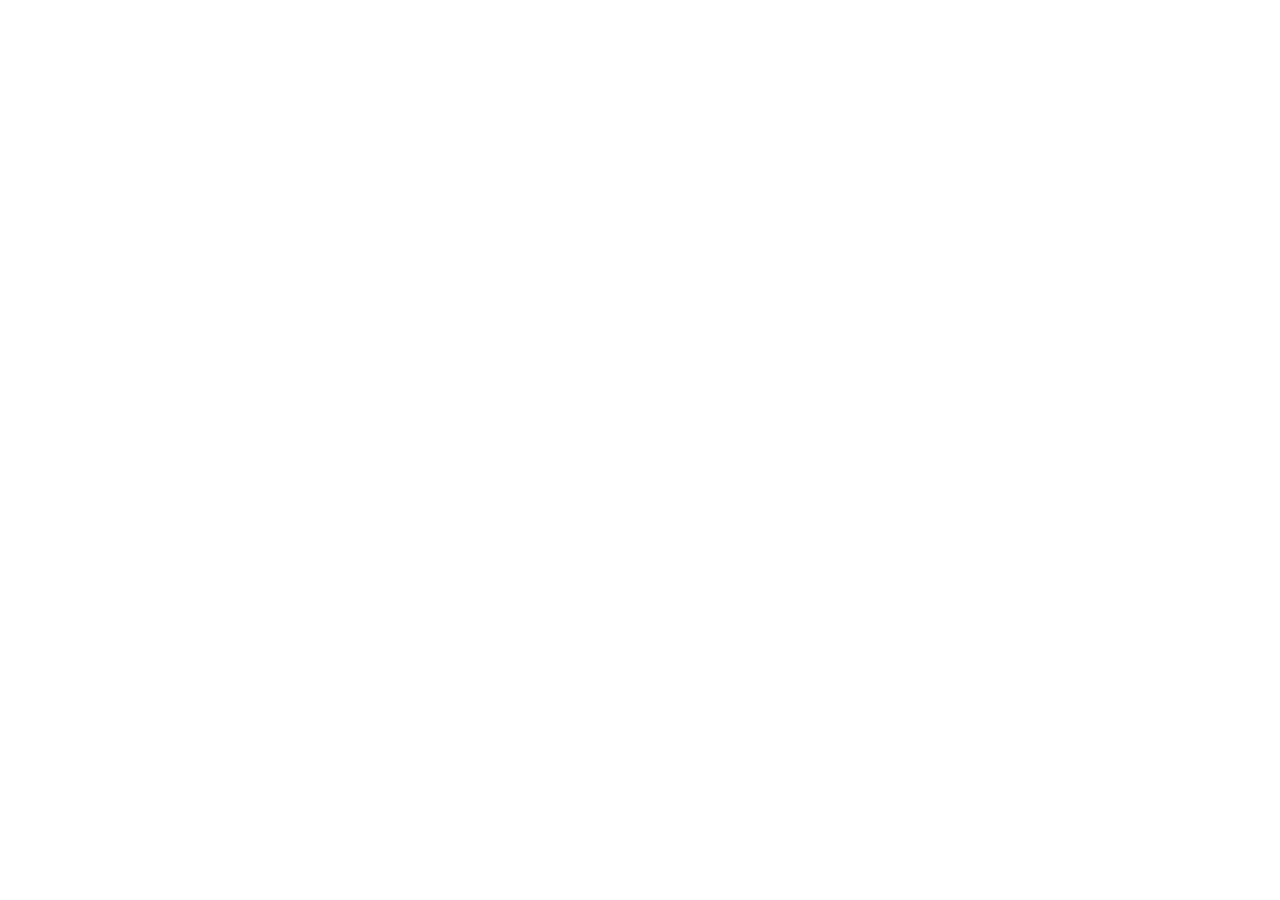
==== commit cb49d104: "Launch new site design at production root" ====
--- a/index.html
+++ b/index.html
@@ -1,2 +1,30 @@
-<!DOCTYPE html><html lang="el"> <head><meta charset="utf-8"><meta name="viewport" content="width=device-width,initial-scale=1"><title>AZ Clean — Βιολογικός Καθαρισμός Καναπέ &amp; Στρωμάτων | Γλυφάδα</title><meta name="description" content="Βιολογικός καθαρισμός καναπέ, στρωμάτων, χαλιών, αυτοκινήτου και σκάφους στον χώρο σας. Γλυφάδα, Βούλα, Βουλιαγμένη και όλη η Αττική."><meta name="theme-color" content="#14110D"><link rel="canonical" href="https://azclean.gr/"><meta property="og:type" content="website"><meta property="og:locale" content="el_GR"><meta property="og:title" content="AZ Clean — Βιολογικός Καθαρισμός Καναπέ &#38; Στρωμάτων | Γλυφάδα"><meta property="og:description" content="Βιολογικός καθαρισμός καναπέ, στρωμάτων, χαλιών, αυτοκινήτου και σκάφους στον χώρο σας. Γλυφάδα, Βούλα, Βουλιαγμένη και όλη η Αττική."><meta property="og:url" content="https://azclean.gr/"><meta property="og:image" content="https://azclean.gr/og.jpg"><meta name="twitter:card" content="summary_large_image"><link rel="icon" href="/favicon.svg" type="image/svg+xml"><link rel="icon" href="/favicon.ico" sizes="32x32"><link rel="apple-touch-icon" href="/apple-touch-icon.png"><link rel="manifest" href="/site.webmanifest"><script type="application/ld+json">{"@context":"https://schema.org","@type":"HomeAndConstructionBusiness","name":"AZ Clean — Βιολογικός Καθαρισμός Καναπέ & Στρωμάτων","url":"https://azclean.gr","telephone":"+306975652503","email":"info@azclean.gr","priceRange":"€€","address":{"@type":"PostalAddress","streetAddress":"Ταινάρου 5","addressLocality":"Γλυφάδα","addressRegion":"Αττική","postalCode":"16562","addressCountry":"GR"},"areaServed":["Γλυφάδα","Βούλα","Βουλιαγμένη","Βάρη","Βάρκιζα","Ελληνικό","Άλιμος","Αργυρούπολη","Ηλιούπολη","Άγιος Δημήτριος","Παλαιό Φάληρο","Νέα Σμύρνη","Καλλιθέα","Πειραιάς","Αθήνα"],"openingHoursSpecification":[{"@type":"OpeningHoursSpecification","dayOfWeek":["Monday","Tuesday","Wednesday","Thursday","Friday"],"opens":"08:00","closes":"21:00"},{"@type":"OpeningHoursSpecification","dayOfWeek":["Saturday"],"opens":"09:00","closes":"18:00"}],"aggregateRating":{"@type":"AggregateRating","ratingValue":"5.0","reviewCount":"76"},"sameAs":["https://www.instagram.com/azclean.gr","https://www.facebook.com/profile.php?id=61591866287115"]}</script><script type="application/ld+json">{"@context":"https://schema.org","@type":"FAQPage","mainEntity":[{"@type":"Question","name":"Είναι ασφαλές για μωρά και κατοικίδια;","acceptedAnswer":{"@type":"Answer","text":"Ναι. Βιοδιασπώμενα, μη τοξικά απορρυπαντικά. Δεν μένουν χημικά υπολείμματα ούτε έντονη μυρωδιά."}},{"@type":"Question","name":"Φεύγουν οι λεκέδες από κρασί και καφέ;","acceptedAnswer":{"@type":"Answer","text":"Στις περισσότερες περιπτώσεις ναι — ειδικά αν δεν έχει προηγηθεί απόπειρα καθαρισμού με χημικά, που συχνά μονιμοποιεί τον λεκέ. Στείλτε φωτογραφία και σας λέμε ειλικρινά τι αποτέλεσμα να περιμένετε."}},{"@type":"Question","name":"Πρέπει να αδειάσω το δωμάτιο;","acceptedAnswer":{"@type":"Answer","text":"Όχι. Χρειαζόμαστε λίγα εκατοστά γύρω από το έπιπλο και μία πρίζα. Τίποτα δεν αποξηλώνεται και τίποτα δεν φεύγει από το σπίτι."}},{"@type":"Question","name":"Πόσο συχνά χρειάζεται;","acceptedAnswer":{"@type":"Answer","text":"Ένα στρώμα κάθε 6 με 12 μήνες, ειδικά με αλλεργίες ή κατοικίδια. Ένας καναπές σε καθημερινή χρήση περίπου μία φορά τον χρόνο."}}]}</script><style>:root{--rinse:#F1F4F5;--wet:#14110D;--extract:#8A6214;--gleam:#D4A017;--fibre:#C9B79C;--soil:#5A4632;--paper:#fff;--w70:rgba(20,17,13,.7);--w45:rgba(20,17,13,.45);--w16:rgba(20,17,13,.16);--s2:8px;--s3:12px;--s4:16px;--s5:24px;--s6:32px;--s7:48px;--s8:64px;--s9:96px;--s10:140px;--font:-apple-system,BlinkMacSystemFont,"Segoe UI",Roboto,"Helvetica Neue",Arial,sans-serif;--sh1:0 1px 2px rgba(14,49,64,.07),0 6px 18px -6px rgba(14,49,64,.14);--sh2:0 2px 4px rgba(14,49,64,.09),0 18px 46px -14px rgba(14,49,64,.26);--ease:cubic-bezier(.22,.61,.36,1)}*{box-sizing:border-box;margin:0;padding:0}html{scroll-behavior:smooth;-webkit-text-size-adjust:100%}body{background:var(--rinse);color:var(--wet);font-family:var(--font);font-size:17px;line-height:1.62;-webkit-font-smoothing:antialiased;overflow-x:hidden}.grain{position:fixed;inset:0;z-index:1;pointer-events:none;opacity:.32;mix-blend-mode:multiply;background-image:url("data:image/svg+xml,%3Csvg xmlns='http://www.w3.org/2000/svg' width='180' height='180'%3E%3Cfilter id='n'%3E%3CfeTurbulence type='fractalNoise' baseFrequency='.82' numOctaves='3' stitchTiles='stitch'/%3E%3CfeColorMatrix type='saturate' values='0'/%3E%3C/filter%3E%3Crect width='180' height='180' filter='url(%23n)' opacity='.42'/%3E%3C/svg%3E")}.defs{position:absolute;width:0;height:0;overflow:hidden}.u{font-size:11px;font-weight:700;letter-spacing:.2em;text-transform:uppercase}.d1{font-size:clamp(42px,8vw,88px);font-weight:800;letter-spacing:-.047em;line-height:.97}.d2{font-size:clamp(28px,4.6vw,46px);font-weight:800;letter-spacing:-.038em;line-height:1.06}.d3{font-size:clamp(19px,2.4vw,23px);font-weight:700;letter-spacing:-.022em;line-height:1.26}.lede{font-size:clamp(19px,2.3vw,27px);font-weight:600;letter-spacing:-.024em;line-height:1.34}.skip{position:absolute;left:-9999px;background:var(--wet);color:#fff;padding:12px 18px;z-index:200}.skip:focus{left:8px;top:8px}.wrap{max-width:1280px;margin:0 auto;padding:0 28px;position:relative;z-index:2}@media(max-width:640px){.wrap{padding:0 18px}}header{position:relative;z-index:40}.nav{display:flex;align-items:center;justify-content:space-between;padding-top:var(--s5);padding-bottom:var(--s5);gap:var(--s4)}.brand{display:flex;align-items:center;gap:11px;text-decoration:none;color:inherit;min-height:44px}.brand svg{flex:0 0 36px;border-radius:3px;box-shadow:var(--sh1)}.bn{display:flex;flex-direction:column;line-height:1.15}.bn b{font-size:16.5px;font-weight:800;letter-spacing:-.02em}.bn span{font-size:10px;font-weight:700;letter-spacing:.17em;text-transform:uppercase;color:var(--w70)}.navlinks{display:flex;gap:var(--s6)}.navlinks a{color:var(--w70);text-decoration:none;font-size:14px;font-weight:600;display:flex;align-items:center;min-height:44px;position:relative}.navlinks a:after{content:"";position:absolute;left:0;bottom:12px;height:1.5px;width:0;background:var(--extract);transition:width .3s var(--ease)}.navlinks a:hover{color:var(--wet)}.navlinks a:hover:after{width:100%}.telbtn{color:var(--wet);text-decoration:none;font-weight:800;font-size:15px;letter-spacing:-.015em;white-space:nowrap;display:inline-flex;align-items:center;min-height:44px;border-bottom:2px solid var(--extract);padding-bottom:2px}@media(max-width:940px){.navlinks{display:none}}@media(max-width:560px){.nav{padding-top:var(--s4);padding-bottom:var(--s4)}.bn span{display:none}}.hero{padding:var(--s9) 0 var(--s8)}@media(max-width:820px){.hero{padding:var(--s7) 0 var(--s6)}}.hero .u{color:var(--extract);margin-bottom:var(--s5)}.hero h1{max-width:15ch;margin-bottom:var(--s5);text-wrap:balance}.hero .sub{font-size:clamp(17px,2vw,21px);color:var(--w70);max-width:54ch;margin-bottom:var(--s6)}.acts{display:flex;gap:var(--s3);flex-wrap:wrap}.btn{display:inline-flex;align-items:center;justify-content:center;text-decoration:none;font-weight:700;font-size:15px;padding:15px 26px;border-radius:2px;letter-spacing:-.012em;min-height:48px;transition:transform .12s var(--ease),background .2s var(--ease),box-shadow .2s var(--ease),border-color .2s var(--ease)}.btn:active{transform:translateY(1px)}.btn-d{background:var(--wet);color:#fff;box-shadow:var(--sh1)}.btn-d:hover{background:#0a0805;box-shadow:var(--sh2)}.btn-o{border:1.5px solid var(--w16);color:var(--wet);background:var(--paper)}.btn-o:hover{border-color:var(--extract);color:var(--extract)}.btn-l{background:#fff;color:var(--wet);box-shadow:var(--sh1)}.btn-l:hover{background:#ddebef}.btn-t{border:1.5px solid rgba(255,255,255,.5);color:#fff}.btn-t:hover{background:#ffffff21;border-color:#fff}.facts{display:flex;flex-wrap:wrap;gap:var(--s5) var(--s8);margin-top:var(--s8);padding-top:var(--s5);border-top:1px solid var(--w16)}.fact{display:flex;flex-direction:column;gap:2px}.fact b{font-size:19px;font-weight:800;letter-spacing:-.03em}.fact span{font-size:12.5px;color:var(--w70)}.fact .stars{color:var(--gleam);letter-spacing:2px;font-size:16px;line-height:1.2}.slot{border:1px dashed var(--w16);padding:3px 9px;font-size:11.5px;color:var(--w45);border-radius:2px;display:inline-block}section{padding:var(--s10) 0}@media(max-width:820px){section{padding:var(--s8) 0}}.shead{display:flex;align-items:baseline;gap:var(--s4);margin-bottom:var(--s6)}.shead .no{font-size:clamp(28px,4vw,46px);font-weight:800;letter-spacing:-.05em;color:var(--w16);line-height:1}.shead h2{color:var(--w70);font-size:11px;font-weight:700;letter-spacing:.2em;text-transform:uppercase;margin:0}.shead .rule{flex:1;height:1px;background:var(--w16)}.band .shead h2,.proof .shead h2{color:#ffffff9e}.band .shead .no,.proof .shead .no{color:#ffffff3d}.band .shead .rule,.proof .shead .rule{background:#ffffff2e}.cmp{position:relative;width:100%;overflow:hidden;touch-action:pan-y;cursor:ew-resize;background:#1b140c;box-shadow:var(--sh2);border-radius:4px;user-select:none;-webkit-user-select:none}.cmp .fab{position:absolute;inset:0;width:100%;height:100%;display:block}.cmp .fab.aft{clip-path:inset(0 0 0 var(--p,58%))}.cmp .edge{position:absolute;top:0;bottom:0;pointer-events:none;left:clamp(1.5%,var(--p,58%),98.5%);width:2px;background:#fff;box-shadow:0 0 0 1px #00000059,0 0 26px #ffffff80}.cmp .grip{position:absolute;top:50%;left:50%;transform:translate(-50%,-50%);width:48px;height:48px;border-radius:50%;pointer-events:auto;touch-action:none;cursor:grab;background:#fff;box-shadow:0 4px 18px #00000073;display:flex;align-items:center;justify-content:center;gap:3.5px}.cmp .grip i{width:2px;height:14px;background:var(--wet);border-radius:2px}.cmp .grip i:nth-child(2){height:20px}.cmp .rng{position:absolute;left:0;bottom:0;width:100%;height:2px;opacity:0;margin:0;pointer-events:none}.cmp .rng:focus-visible~.edge .grip{outline:3px solid var(--wet);outline-offset:3px;box-shadow:0 0 0 6px #fff,0 4px 18px #00000073}.cmp .tag{position:absolute;top:var(--s4);padding:5px 11px;font-size:10.5px;font-weight:700;letter-spacing:.2em;text-transform:uppercase;pointer-events:none;border-radius:2px}.cmp .tag.l{left:var(--s4);background:#302216e6;color:#efe3d2}.cmp .tag.r{right:var(--s4);background:#ffffffeb;color:var(--wet)}.cmp .drag{position:absolute;left:50%;bottom:var(--s4);transform:translate(-50%);display:flex;align-items:center;gap:7px;background:#0000006b;color:#fff;font-size:12px;font-weight:600;padding:7px 13px;border-radius:20px;pointer-events:none;transition:opacity .35s var(--ease)}.cmp.touched .drag{opacity:0}.proof{background:var(--wet);color:#fff}.proof .lede{color:#ffffffe0;max-width:26ch}.proof .main{margin-top:var(--s6)}.proof .main .cmp{aspect-ratio:16/10}.proof .row{display:grid;grid-template-columns:1fr 1fr;gap:var(--s5);margin-top:var(--s5)}@media(max-width:760px){.proof .row{grid-template-columns:1fr}}.proof .row .cmp{aspect-ratio:4/3}.proof .row .grip{width:40px;height:40px}.cap{margin-top:var(--s3);font-size:14px;color:#ffffff9e}.cap b{color:#fff;display:block;font-size:15.5px;letter-spacing:-.015em}.note{color:#ffffff73;font-size:12.5px;margin-top:var(--s5)}.split{display:grid;grid-template-columns:.68fr 1.32fr;gap:var(--s8)}@media(max-width:940px){.split{grid-template-columns:1fr;gap:var(--s5)}}.sticky-lede{position:sticky;top:var(--s6);align-self:start}@media(max-width:940px){.sticky-lede{position:static}}.items{display:grid;gap:var(--s5)}.item{padding-bottom:var(--s5);border-bottom:1px solid var(--w16)}.item:last-child{border-bottom:none;padding-bottom:0}.item h3{margin-bottom:5px}.item p{color:var(--w70);font-size:16px;max-width:62ch}.steps{display:grid;gap:var(--s6);counter-reset:st}.step{padding-left:var(--s8);position:relative}.step:before{counter-increment:st;content:counter(st,decimal-leading-zero);position:absolute;left:0;top:-4px;font-size:30px;font-weight:800;letter-spacing:-.045em;color:var(--w16);line-height:1}.step h3{margin-bottom:5px}.step p{color:var(--w70);font-size:16px;max-width:62ch}.band{background:var(--wet);color:#fff}.band .wrap{padding-top:var(--s10);padding-bottom:var(--s10)}.band p{color:#ffffffd6;max-width:640px}.band .cols{display:grid;grid-template-columns:1.05fr .95fr;gap:var(--s8);align-items:end;margin-top:var(--s7)}@media(max-width:940px){.band .cols{grid-template-columns:1fr;gap:var(--s6)}.band .wrap{padding-top:var(--s8);padding-bottom:var(--s8)}}.band ul{list-style:none}.band li{padding:var(--s3) 0;border-top:1px solid rgba(255,255,255,.15);font-size:16px;color:#ffffffe6}.band li:last-child{border-bottom:1px solid rgba(255,255,255,.15)}.two{display:grid;grid-template-columns:1fr 1fr;gap:var(--s8)}.two>*{min-width:0}@media(max-width:940px){.two{grid-template-columns:1fr}}.areas{display:flex;flex-wrap:wrap;gap:var(--s2)}.chip{padding:8px 14px;border:1px solid var(--w16);border-radius:2px;font-size:14.5px;color:var(--w70);background:var(--paper)}.chip.core{background:var(--wet);border-color:var(--wet);color:#fff;font-weight:700}details{border-top:1px solid var(--w16)}details:last-of-type{border-bottom:1px solid var(--w16)}summary{font-weight:700;font-size:16.5px;cursor:pointer;list-style:none;display:flex;justify-content:space-between;gap:var(--s4);min-height:56px;align-items:center;padding:var(--s2) 0}summary::-webkit-details-marker{display:none}summary:after{content:"";width:10px;height:10px;flex:0 0 10px;border-right:2px solid var(--extract);border-bottom:2px solid var(--extract);transform:rotate(45deg) translateY(-3px);transition:transform .25s var(--ease)}details[open] summary:after{transform:rotate(-135deg) translateY(-2px)}details p{color:var(--w70);font-size:16px;padding-bottom:var(--s4);max-width:62ch}.revs{display:grid;grid-template-columns:repeat(auto-fit,minmax(260px,1fr));gap:var(--s5)}.rev{background:var(--paper);border:1px solid var(--w16);border-radius:6px;padding:var(--s5);box-shadow:var(--sh1)}.rev .st{color:var(--gleam);letter-spacing:2px;font-size:14px;margin-bottom:var(--s3)}.rev p{font-size:15.5px;color:var(--w70);margin-bottom:var(--s4)}.rev .who{font-size:13.5px;font-weight:700}.rev .who em{font-style:normal;font-weight:400;color:var(--w45)}.cta{background:var(--paper);border:1px solid var(--w16);border-radius:6px;padding:var(--s8);display:grid;grid-template-columns:1.2fr .8fr;gap:var(--s8);align-items:center;box-shadow:var(--sh1)}@media(max-width:940px){.cta{grid-template-columns:1fr;padding:var(--s6);gap:var(--s5)}}.cta p{color:var(--w70);margin-top:var(--s3)}.cta .acts{margin-top:var(--s5)}footer{background:var(--wet);color:#ffffffb8;padding:var(--s8) 0 var(--s6);font-size:14.5px}.fgrid{display:grid;grid-template-columns:repeat(auto-fit,minmax(180px,1fr));gap:var(--s6);margin-bottom:var(--s6)}footer .u{color:#ffffff7a;margin-bottom:var(--s3)}footer a{color:#fff;text-decoration:none;display:inline-flex;align-items:center;min-height:44px}footer a:hover{text-decoration:underline}.fine{border-top:1px solid rgba(255,255,255,.15);padding-top:var(--s4);font-size:12.5px;color:#ffffff80}.sticky{position:fixed;left:0;right:0;bottom:0;z-index:80;display:none;gap:var(--s2);padding:var(--s2);background:#f1f4f5eb;border-top:1px solid var(--w16);backdrop-filter:blur(14px) saturate(1.4)}.sticky a{flex:1;font-size:15.5px;font-weight:800}@media(max-width:940px){.sticky{display:flex}body{padding-bottom:78px}}:focus-visible{outline:3px solid var(--wet);outline-offset:3px;border-radius:2px;box-shadow:0 0 0 6px #fff}.band :focus-visible,.proof :focus-visible,footer :focus-visible{outline-color:#fff;box-shadow:0 0 0 6px var(--wet)}.rv{opacity:0;transform:translateY(16px)}.rv.in{opacity:1;transform:none;transition:opacity .7s var(--ease) var(--d,0ms),transform .7s var(--ease) var(--d,0ms)}@media(prefers-reduced-motion:reduce){html{scroll-behavior:auto}.rv{opacity:1!important;transform:none!important}*{transition:none!important;animation:none!important}}.cmp.dragging{cursor:grabbing}.cmp.dragging .grip{cursor:grabbing;transform:translate(-50%,-50%) scale(1.06)}.cmp .grip{transition:transform .16s var(--ease)}.shot{position:relative;width:100%;aspect-ratio:16/10;border-radius:4px;display:flex;flex-direction:column;align-items:center;justify-content:center;gap:10px;text-align:center;color:#ffffff6b;background:linear-gradient(135deg,#ffffff0b 0 40%,#ffffff04 40% 100%),repeating-linear-gradient(45deg,rgba(255,255,255,.028) 0 12px,transparent 12px 24px),#1b140c;border:1px solid rgba(255,255,255,.14);box-shadow:inset 0 1px #ffffff0d}.shot svg{width:30px;height:30px;opacity:.55}.shot b{color:#ffffffc7;font-size:15.5px;font-weight:700;letter-spacing:-.015em}.shot span{font-size:11px;font-weight:700;letter-spacing:.2em;text-transform:uppercase}.row .shot{aspect-ratio:4/3}.row .shot svg{width:24px;height:24px}.row .shot b{font-size:14.5px}.tick{font-variant-numeric:tabular-nums}.mq{overflow:hidden;max-width:100%;min-width:0;-webkit-mask-image:linear-gradient(90deg,transparent,#000 6%,#000 94%,transparent);mask-image:linear-gradient(90deg,transparent,#000 6%,#000 94%,transparent)}.mq-t{display:flex;gap:var(--s2);width:max-content;animation:mq 46s linear infinite}.mq:hover .mq-t{animation-play-state:paused}@keyframes mq{to{transform:translate(-50%)}}@media(prefers-reduced-motion:reduce){.mq-t{animation:none;flex-wrap:wrap;width:auto}.mq{mask-image:none;-webkit-mask-image:none}.mq-t [aria-hidden]{display:none}}.crumb{font-size:13px;color:var(--w45);margin-bottom:var(--s5)}.crumb a{color:var(--w45);text-decoration:none}.crumb a:hover{color:var(--extract)}.plainlist{list-style:none;display:grid;gap:var(--s4)}.plainlist li{position:relative;padding-left:26px;color:var(--w70);font-size:16px;max-width:60ch}.plainlist li:before{content:"";position:absolute;left:0;top:9px;width:9px;height:9px;background:var(--extract);border-radius:1px}.note2{margin-top:var(--s5);color:var(--w45);font-size:13.5px;border-top:1px solid var(--w16);padding-top:var(--s4)}.svcgrid{display:grid;grid-template-columns:repeat(auto-fill,minmax(230px,1fr));gap:var(--s4)}.svccard{display:block;padding:var(--s5);background:var(--paper);border:1px solid var(--w16);border-radius:6px;text-decoration:none;color:inherit;transition:border-color .2s var(--ease),box-shadow .2s var(--ease)}.svccard:hover{border-color:var(--extract);box-shadow:var(--sh1)}.svccard b{display:block;font-size:15.5px;font-weight:700;letter-spacing:-.015em;margin-bottom:6px}.svccard span{font-size:13.5px;color:var(--w70);line-height:1.5;display:-webkit-box;-webkit-line-clamp:2;-webkit-box-orient:vertical;overflow:hidden}.btn-d{position:relative;overflow:hidden}.btn-d:after{content:"";position:absolute;top:0;left:-120%;width:60%;height:100%;background:linear-gradient(100deg,transparent,rgba(255,255,255,.16),transparent);transform:skew(-18deg)}.btn-d:hover:after{transition:left .75s var(--ease);left:150%}@media(prefers-reduced-motion:reduce){.btn-d:after{display:none}}
-</style></head> <body> <a class="skip" href="#main">Μετάβαση στο περιεχόμενο</a> <div class="grain" aria-hidden="true"></div>  <svg class="defs" aria-hidden="true" focusable="false"><defs> <filter id="cloth" x="0" y="0" width="100%" height="100%" color-interpolation-filters="sRGB"> <feTurbulence type="fractalNoise" baseFrequency="0.035 0.085" numOctaves="4" seed="3" result="w"></feTurbulence> <feDisplacementMap in="SourceGraphic" in2="w" scale="5" xChannelSelector="R" yChannelSelector="G" result="d"></feDisplacementMap> <feTurbulence type="fractalNoise" baseFrequency="0.62" numOctaves="2" seed="11" result="p"></feTurbulence> <feDiffuseLighting in="p" surfaceScale="1.3" diffuseConstant="1" lighting-color="#fff" result="l"> <feDistantLight azimuth="228" elevation="60"></feDistantLight></feDiffuseLighting> <feComposite in="l" in2="d" operator="arithmetic" k1="1.12" k2="0" k3="0" k4="-.07"></feComposite> </filter> <filter id="cloth2" x="0" y="0" width="100%" height="100%" color-interpolation-filters="sRGB"> <feTurbulence type="fractalNoise" baseFrequency="0.04 0.09" numOctaves="4" seed="19" result="w"></feTurbulence> <feDisplacementMap in="SourceGraphic" in2="w" scale="4" xChannelSelector="R" yChannelSelector="G" result="d"></feDisplacementMap> <feTurbulence type="fractalNoise" baseFrequency="0.66" numOctaves="2" seed="5" result="p"></feTurbulence> <feDiffuseLighting in="p" surfaceScale="1.15" diffuseConstant="1.02" lighting-color="#fff" result="l"> <feDistantLight azimuth="228" elevation="62"></feDistantLight></feDiffuseLighting> <feComposite in="l" in2="d" operator="arithmetic" k1="1.1" k2="0" k3="0" k4="-.06"></feComposite> </filter> <pattern id="wSoil" width="9" height="9" patternUnits="userSpaceOnUse"> <rect width="9" height="9" fill="#8a7a62"></rect><rect width="4.5" height="9" fill="#98876c"></rect> <rect width="9" height="4.5" fill="#7c6c56" opacity=".6"></rect></pattern> <pattern id="wClean" width="9" height="9" patternUnits="userSpaceOnUse"> <rect width="9" height="9" fill="#ddd4c3"></rect><rect width="4.5" height="9" fill="#ebe3d5"></rect> <rect width="9" height="4.5" fill="#d2c8b5" opacity=".55"></rect></pattern> <radialGradient id="st1" cx=".3" cy=".42" r=".34"> <stop offset="0" stop-color="#3f2f20" stop-opacity=".68"></stop><stop offset="1" stop-color="#3f2f20" stop-opacity="0"></stop></radialGradient> <radialGradient id="st2" cx=".64" cy=".62" r=".26"> <stop offset="0" stop-color="#43331f" stop-opacity=".6"></stop><stop offset="1" stop-color="#43331f" stop-opacity="0"></stop></radialGradient> <radialGradient id="st3" cx=".46" cy=".3" r=".2"> <stop offset="0" stop-color="#2f2216" stop-opacity=".5"></stop><stop offset="1" stop-color="#2f2216" stop-opacity="0"></stop></radialGradient> <!-- an actual three-seater, so the comparison shows a sofa and not a swatch --> </defs></svg> <header><div class="wrap nav"> <a class="brand" href="/" aria-label="AZ Clean — αρχική"> <img src="/favicon.svg" width="36" height="36" alt="" style="border-radius:20%;display:block" loading="eager"> <span class="bn"><b>AZ CLEAN</b><span>Βιολογικός καθαρισμός</span></span> </a> <nav class="navlinks" aria-label="Κύρια πλοήγηση"> <a href="#apodeixi">Η απόδειξη</a><a href="#ti">Τι κάνουμε</a><a href="#skafi">Σκάφη</a><a href="#perioxes">Περιοχές</a> </nav> <a class="telbtn" href="tel:+306975652503">697 565 2503</a> </div></header> <main id="main"> <div class="hero"><div class="wrap"> <div class="u rv">Γλυφάδα · Βούλα · Βουλιαγμένη</div> <h1 class="d1 rv" style="--d:70ms">Ο σωστός τρόπος<br>καθαρισμού.</h1> <p class="sub rv" style="--d:140ms">Βιολογικός καθαρισμός καναπέ, στρωμάτων, χαλιών, αυτοκινήτου και σκάφους, στον χώρο σας.</p> <div class="acts rv" style="--d:200ms"> <a class="btn btn-d" href="tel:+306975652503">Καλέστε μας</a> <a class="btn btn-o" href="https://wa.me/306975652503?text=%CE%93%CE%B5%CE%B9%CE%B1%20%CF%83%CE%B1%CF%82%2C%20%CE%B8%CE%AD%CE%BB%CF%89%20%CF%80%CF%81%CE%BF%CF%83%CF%86%CE%BF%CF%81%CE%AC%20%CE%B3%CE%B9%CE%B1%20%CE%B2%CE%B9%CE%BF%CE%BB%CE%BF%CE%B3%CE%B9%CE%BA%CF%8C%20%CE%BA%CE%B1%CE%B8%CE%B1%CF%81%CE%B9%CF%83%CE%BC%CF%8C" target="_blank" rel="noopener">Στείλτε φωτογραφία</a> </div> <div class="facts rv" style="--d:270ms"> <div class="fact"><span class="stars" aria-hidden="true">★★★★★</span><span><b style="font-size:13.5px">5,0</b> από <span class="tick" data-count="76">0</span> κριτικές Google</span></div> <div class="fact"><b>Αυθημερόν</b><span>διαθέσιμο ραντεβού</span></div><div class="fact"><b>15 περιοχές</b><span>νότια προάστια &amp; Αττική</span></div>  </div> <div class="areas rv" style="--d:320ms;margin-top:var(--s5)"><span class="chip">Βιοδιασπώμενα, μη τοξικά προϊόντα</span><span class="chip">Ασφαλές για μωρά &amp; κατοικίδια</span><span class="chip">Η τιμή στο τηλέφωνο είναι η τιμή που πληρώνετε</span></div> </div></div> <section class="proof" id="apodeixi"><div class="wrap"> <div class="shead rv"><span class="no">01</span><h2>Η απόδειξη</h2><span class="rule"></span></div> <p class="lede rv" style="--d:60ms">Πραγματικές δουλειές από τα νότια προάστια — πριν και μετά τον καθαρισμό.</p> <div class="main rv" style="--d:120ms"> <div class="shot"><img src="/mattress-before-after.jpg" alt="Βιολογικός καθαρισμός στρώματος, πριν και μετά" loading="lazy" style="position:absolute;inset:0;width:100%;height:100%;object-fit:cover;border-radius:4px"></div> <div class="cap"><b>Στρώμα</b>Πραγματική δουλειά μας — πριν και μετά</div> </div> <div class="row"> <div class="rv" style="--d:0ms"> <div class="shot"><img src="/sofa-after.jpg" alt="Γωνιακός καναπές μετά τον βιολογικό καθαρισμό" loading="lazy" style="position:absolute;inset:0;width:100%;height:100%;object-fit:cover;border-radius:4px"></div> <div class="cap"><b>Γωνιακός καναπές</b>Πραγματική δουλειά μας — μετά τον καθαρισμό</div> </div><div class="rv" style="--d:80ms"> <div class="shot"><img src="/boat-before-after.jpg" alt="Βιολογικός καθαρισμός καθισμάτων σκάφους, πριν και μετά" loading="lazy" style="position:absolute;inset:0;width:100%;height:100%;object-fit:cover;border-radius:4px"></div> <div class="cap"><b>Σκάφος</b>Πραγματική δουλειά μας — πριν και μετά</div> </div> </div> <p class="note rv">Όλες οι φωτογραφίες παραπάνω είναι από πραγματικές δουλειές μας — όχι stock εικόνες.</p> </div></section> <section id="ti"><div class="wrap"> <div class="shead rv"><span class="no">02</span><h2>Τι κάνουμε</h2><span class="rule"></span></div> <div class="split"> <p class="lede sticky-lede rv">Ένα μηχάνημα, μία μέθοδος, δέκα επιφάνειες. Η δουλειά είναι πάντα η ίδια: το νερό μπαίνει με πίεση και βγαίνει βρώμικο.</p> <div class="items"> <div class="item rv" style="--d:0ms"> <h3 class="d3"><a href="/viologikos-katharismos-kanape/" style="color:inherit;text-decoration:none">Καναπέδες και σαλόνια</a></h3> <p>Διθέσιοι, τριθέσιοι και γωνιακοί καναπέδες, μπερζέρες, πολυθρόνες, καρέκλες τραπεζαρίας. Χωρίς αποξήλωση, χωρίς μετακίνηση επίπλων.</p> </div><div class="item rv" style="--d:45ms"> <h3 class="d3"><a href="/viologikos-katharismos-stromatos/" style="color:inherit;text-decoration:none">Στρώματα</a></h3> <p>Από βρεφικό μέχρι king size, μαζί με κεφαλάρι και βάση. Φεύγουν σκόνη, ιδρώτας και υπολείμματα χρόνων.</p> </div><div class="item rv" style="--d:90ms"> <h3 class="d3"><a href="/katharismos-xalion-moketon/" style="color:inherit;text-decoration:none">Χαλιά και μοκέτες</a></h3> <p>Μηχανοποίητα και χειροποίητα, στον χώρο σας. Τρίχες κατοικιδίων, λεκέδες, οσμές.</p> </div><div class="item rv" style="--d:135ms"> <h3 class="d3"><a href="/katharismos-kourtinon-me-atmo/" style="color:inherit;text-decoration:none">Κουρτίνες με ατμό</a></h3> <p>Κρεμασμένες, όπως είναι. Δεν τις ξεκρεμάτε, δεν φεύγουν από το σπίτι, δεν μπαίνουν σε πλυντήριο και δεν μαζεύουν.</p> </div><div class="item rv" style="--d:180ms"> <h3 class="d3"><a href="/viologikos-katharismos-aftokinitou/" style="color:inherit;text-decoration:none">Εσωτερικό αυτοκινήτου</a></h3> <p>Καθίσματα, ταπετσαρία, ουρανός, χαλάκια, πορτ-μπαγκάζ. Πριν από πώληση ή παράδοση leasing.</p> </div><div class="item rv" style="--d:225ms"> <h3 class="d3"><a href="/viologikos-katharismos-skafous/" style="color:inherit;text-decoration:none">Σκάφη και ιστιοπλοϊκά</a></h3> <p>Στρώματα καμπίνας, μαξιλάρια κόκπιτ, μοκέτες, ταπετσαρίες. Στις μαρίνες Γλυφάδας, Αλίμου και Βουλιαγμένης.</p> </div><div class="item rv" style="--d:270ms"> <h3 class="d3"><a href="/afairesi-osmon-oura-katoikidion/" style="color:inherit;text-decoration:none">Οσμές και ούρα κατοικιδίων</a></h3> <p>Το πρόβλημα δεν είναι ο λεκές, είναι η οσμή που επιστρέφει με την υγρασία. Χρειάζεται καθαρισμός σε βάθος, όχι σπρέι.</p> </div><div class="item rv" style="--d:315ms"> <h3 class="d3"><a href="/viologikos-katharismos-grafeion/" style="color:inherit;text-decoration:none">Γραφεία και επαγγελματικοί χώροι</a></h3> <p>Καρέκλες γραφείου, καναπέδες υποδοχής, μοκέτες. Εκτός ωραρίου, ώστε να μη σταματήσει η δουλειά.</p> </div><div class="item rv" style="--d:360ms"> <h3 class="d3"><a href="/katharismos-airbnb/" style="color:inherit;text-decoration:none">Airbnb και βραχυχρόνια μίσθωση</a></h3> <p>Ανάμεσα σε δύο κρατήσεις. Στρώματα, καναπές και χαλιά σε μία επίσκεψη.</p> </div><div class="item rv" style="--d:405ms"> <h3 class="d3"><a href="/katharismos-koinoxriston-polykatoikion/" style="color:inherit;text-decoration:none">Πολυκατοικίες</a></h3> <p>Κοινόχρηστοι χώροι — μοκέτες εισόδου, χαλιά ασανσέρ, καθίσματα θυρωρείου. Συνεννόηση με διαχειριστή, εκτός ωρών αιχμής.</p> </div> </div> </div> </div></section> <section style="padding-top:0"><div class="wrap"> <div class="shead rv"><span class="no">03</span><h2>Πώς δουλεύει</h2><span class="rule"></span></div> <div class="split"> <p class="lede sticky-lede rv">Τρία βήματα. Το πρώτο το κάνετε από τον καναπέ σας, με το κινητό.</p> <div class="steps"> <div class="step rv" style="--d:0ms"><h3 class="d3">Μας καλείτε ή στέλνετε φωτογραφία</h3><p>Τηλεφωνικά ή στο WhatsApp. Μας λέτε τι θέλετε να καθαριστεί και σε ποια περιοχή είστε. Δεν χρειάζεται να μετρήσετε τίποτα.</p></div><div class="step rv" style="--d:80ms"><h3 class="d3">Παίρνετε τιμή και ώρα</h3><p>Απαντάμε με ακριβή τιμή και το πρώτο διαθέσιμο ραντεβού — συνήθως αυθημερόν ή την επόμενη μέρα. Η τιμή που λέμε είναι η τιμή που πληρώνετε.</p></div><div class="step rv" style="--d:160ms"><h3 class="d3">Ερχόμαστε και το κάνουμε</h3><p>Συνεργείο με στολή και δικό του εξοπλισμό. Η δουλειά κρατάει μία με τρεις ώρες.</p></div> </div> </div> </div></section> <section class="band" id="skafi" style="padding:0"><div class="wrap"> <div class="shead rv"><span class="no">04</span><h2>Η ειδικότητα</h2><span class="rule"></span></div> <h3 class="d2 rv" style="--d:60ms;margin-bottom:var(--s5)">Σκάφη και ιστιοπλοϊκά</h3> <p class="rv" style="--d:120ms">Η υγρασία της θάλασσας δουλεύει σε βάρος κάθε υφάσματος μέσα στο σκάφος. Στρώματα καμπίνας που μυρίζουν κλεισούρα, μαξιλάρια με μούχλα στις ραφές, μοκέτες με αλάτι. Είναι η ίδια δουλειά με τον καναπέ, απλώς με πιο δύσκολη πρόσβαση.</p> <div class="cols"> <ul class="rv"><li>Στρώματα καμπίνας και μαξιλάρια κόκπιτ</li><li>Μοκέτες, ταπετσαρίες και ουρανοί</li><li>Απομάκρυνση οσμών και μούχλας</li><li>Ραντεβού στη μαρίνα, όταν το σκάφος είναι δεμένο</li></ul> <div class="rv" style="--d:80ms"> <p style="margin-bottom:var(--s5)">Κάθε σκάφος είναι διαφορετικό. Η τιμή δίνεται μετά από εκτίμηση — με φωτογραφίες ή επιτόπου.</p> <a class="btn btn-l" href="tel:+306975652503">Ζητήστε εκτίμηση</a> </div> </div> </div></section> <section><div class="wrap"> <div class="shead rv"><span class="no">05</span><h2>Τι λένε οι πελάτες</h2><span class="rule"></span></div> <div class="revs"> <div class="rev rv" style="--d:0ms"> <div class="st" aria-hidden="true">★★★★★</div> <p style="display:block;padding:var(--s4)">"Άμεση εξυπηρέτηση, επαγγελματισμός, και όλα στην ώρα τους. Το στρώμα μας έγινε σαν καινούργιο, μείναμε πολύ ευχαριστημένοι!"</p> <div class="who"><span>Gerta Prenga</span></div> </div><div class="rev rv" style="--d:80ms"> <div class="st" aria-hidden="true">★★★★★</div> <p style="display:block;padding:var(--s4)">"Εξαιρετικός επαγγελματισμός και συνέπεια, άφησαν τον χώρο πεντακάθαρο μέχρι την τελευταία λεπτομέρεια και σε πολύ λογική τιμή — τους συστήνω ανεπιφύλακτα!"</p> <div class="who"><span>Xenofon Gkioka</span></div> </div><div class="rev rv" style="--d:160ms"> <div class="st" aria-hidden="true">★★★★★</div> <p style="display:block;padding:var(--s4)">"Πολύ καλή εξυπηρέτηση και το αποτέλεσμα είναι άψογο! Το συστήνω ανεπιφύλακτα!"</p> <div class="who"><span>Agapi Liakou</span></div> </div> </div> </div></section> <section style="padding-top:0" id="perioxes"><div class="wrap"><div class="two"> <div> <div class="shead rv"><span class="no">06</span><h2>Περιοχές</h2><span class="rule"></span></div> <p class="rv" style="color:var(--w70);margin-bottom:var(--s5)">Έδρα η Γλυφάδα. Καθημερινά στα νότια προάστια, κατόπιν συνεννόησης σε όλη την Αττική.</p> <div class="areas rv" style="--d:60ms"> <span class="chip core">Γλυφάδα</span><span class="chip core">Βούλα</span><span class="chip core">Βουλιαγμένη</span> </div> <div class="mq rv" style="--d:120ms;margin-top:var(--s3)"> <div class="mq-t"> <span class="chip">Βάρη</span><span class="chip">Βάρκιζα</span><span class="chip">Ελληνικό</span><span class="chip">Άλιμος</span><span class="chip">Αργυρούπολη</span><span class="chip">Ηλιούπολη</span><span class="chip">Άγιος Δημήτριος</span><span class="chip">Παλαιό Φάληρο</span><span class="chip">Νέα Σμύρνη</span><span class="chip">Καλλιθέα</span><span class="chip">Πειραιάς</span><span class="chip">Αθήνα</span> <span class="chip" aria-hidden="true">Βάρη</span><span class="chip" aria-hidden="true">Βάρκιζα</span><span class="chip" aria-hidden="true">Ελληνικό</span><span class="chip" aria-hidden="true">Άλιμος</span><span class="chip" aria-hidden="true">Αργυρούπολη</span><span class="chip" aria-hidden="true">Ηλιούπολη</span><span class="chip" aria-hidden="true">Άγιος Δημήτριος</span><span class="chip" aria-hidden="true">Παλαιό Φάληρο</span><span class="chip" aria-hidden="true">Νέα Σμύρνη</span><span class="chip" aria-hidden="true">Καλλιθέα</span><span class="chip" aria-hidden="true">Πειραιάς</span><span class="chip" aria-hidden="true">Αθήνα</span> </div> </div> </div> <div> <div class="shead rv"><span class="no">07</span><h2>Ερωτήσεις</h2><span class="rule"></span></div> <div class="rv" style="--d:60ms"> <details open><summary>Είναι ασφαλές για μωρά και κατοικίδια;</summary><p>Ναι. Βιοδιασπώμενα, μη τοξικά απορρυπαντικά. Δεν μένουν χημικά υπολείμματα ούτε έντονη μυρωδιά.</p></details><details><summary>Φεύγουν οι λεκέδες από κρασί και καφέ;</summary><p>Στις περισσότερες περιπτώσεις ναι — ειδικά αν δεν έχει προηγηθεί απόπειρα καθαρισμού με χημικά, που συχνά μονιμοποιεί τον λεκέ. Στείλτε φωτογραφία και σας λέμε ειλικρινά τι αποτέλεσμα να περιμένετε.</p></details><details><summary>Πρέπει να αδειάσω το δωμάτιο;</summary><p>Όχι. Χρειαζόμαστε λίγα εκατοστά γύρω από το έπιπλο και μία πρίζα. Τίποτα δεν αποξηλώνεται και τίποτα δεν φεύγει από το σπίτι.</p></details><details><summary>Πόσο συχνά χρειάζεται;</summary><p>Ένα στρώμα κάθε 6 με 12 μήνες, ειδικά με αλλεργίες ή κατοικίδια. Ένας καναπές σε καθημερινή χρήση περίπου μία φορά τον χρόνο.</p></details> </div> </div> </div></div></section> <section style="padding-top:0"><div class="wrap"> <div class="cta rv"> <div> <div class="u" style="color:var(--extract);margin-bottom:var(--s3)">Τιμή</div> <h2 class="d2">Μία φωτογραφία, μία τιμή.</h2> <p>Δεν δίνουμε τιμή χωρίς να δούμε το ύφασμα — θα ήταν μαντεψιά. Καλέστε μας ή στείλτε μια φωτογραφία και απαντάμε με ακριβή τιμή και ραντεβού. Ό,τι πούμε στο τηλέφωνο, αυτό πληρώνετε.</p> <div class="acts"> <a class="btn btn-d" href="tel:+306975652503">Καλέστε 697 565 2503</a> <a class="btn btn-o" href="https://wa.me/306975652503?text=%CE%93%CE%B5%CE%B9%CE%B1%20%CF%83%CE%B1%CF%82%2C%20%CE%B8%CE%AD%CE%BB%CF%89%20%CF%80%CF%81%CE%BF%CF%83%CF%86%CE%BF%CF%81%CE%AC%20%CE%B3%CE%B9%CE%B1%20%CE%B2%CE%B9%CE%BF%CE%BB%CE%BF%CE%B3%CE%B9%CE%BA%CF%8C%20%CE%BA%CE%B1%CE%B8%CE%B1%CF%81%CE%B9%CF%83%CE%BC%CF%8C" target="_blank" rel="noopener">Στείλτε φωτογραφία</a> </div> </div> <div> <div class="u" style="color:var(--w45);margin-bottom:var(--s3)">Ωράριο</div> <p style="color:var(--wet);font-weight:600;margin:0 0 var(--s3)">Δευτέρα – Παρασκευή<br>08:00 – 21:00</p><p style="color:var(--wet);font-weight:600;margin:0 0 var(--s3)">Σάββατο<br>09:00 – 18:00</p> </div> </div> </div></section> </main> <footer><div class="wrap"> <div class="fgrid"> <div><div class="u">AZ Clean</div>Βιολογικός καθαρισμός<br>καναπέ και στρωμάτων</div> <div><div class="u">Επικοινωνία</div><a href="tel:+306975652503">697 565 2503</a><br><a href="mailto:info@azclean.gr">info@azclean.gr</a></div> <div><div class="u">Ωράριο</div><span>Δευ–Παρ 08:00 – 21:00<br></span><span>Σάβ 09:00 – 18:00<br></span></div> <div><div class="u">Έδρα</div>Ταινάρου 5, Γλυφάδα 165 62</div> </div> <div class="fine">© 2026 AZ Clean · Βιολογικός καθαρισμός καναπέ και στρωμάτων · Γλυφάδα, Αττική</div> </div></footer> <div class="sticky"> <a class="btn btn-d" href="tel:+306975652503">Κλήση</a> <a class="btn btn-d" style="background:var(--extract)" href="https://wa.me/306975652503?text=%CE%93%CE%B5%CE%B9%CE%B1%20%CF%83%CE%B1%CF%82%2C%20%CE%B8%CE%AD%CE%BB%CF%89%20%CF%80%CF%81%CE%BF%CF%83%CF%86%CE%BF%CF%81%CE%AC%20%CE%B3%CE%B9%CE%B1%20%CE%B2%CE%B9%CE%BF%CE%BB%CE%BF%CE%B3%CE%B9%CE%BA%CF%8C%20%CE%BA%CE%B1%CE%B8%CE%B1%CF%81%CE%B9%CF%83%CE%BC%CF%8C" target="_blank" rel="noopener">WhatsApp</a> </div>  <script type="module">const p=matchMedia("(prefers-reduced-motion: reduce)").matches;document.querySelectorAll("[data-cmp]").forEach(t=>{const r=t.querySelector(".rng"),n=t.querySelector(".grip"),d=e=>{e=Math.max(0,Math.min(100,e));const s=Math.round(e);t.style.setProperty("--p",e+"%"),r.value!==String(s)&&(r.value=String(s)),r.setAttribute("aria-valuetext",s+"% καθαρισμένο")},a=e=>{const s=t.getBoundingClientRect();d((e-s.left)/s.width*100)};d(p?50:Number(t.dataset.start||58)),r.addEventListener("input",()=>d(Number(r.value))),n.addEventListener("pointerdown",e=>{e.preventDefault(),e.stopPropagation(),t.classList.add("dragging","touched");try{n.setPointerCapture(e.pointerId)}catch{}const s=m=>a(m.clientX),c=()=>{t.classList.remove("dragging"),n.removeEventListener("pointermove",s),n.removeEventListener("pointerup",c),n.removeEventListener("pointercancel",c)};n.addEventListener("pointermove",s),n.addEventListener("pointerup",c),n.addEventListener("pointercancel",c)});let i=null,u=0,l=0,o=null,v=!1;t.addEventListener("pointerdown",e=>{if(!(e.target===n||n.contains(e.target))&&(i=e.pointerId,u=e.clientX,l=e.clientY,o=null,v=!1,t.classList.add("touched"),e.pointerType==="mouse")){o="x";try{t.setPointerCapture(i)}catch{}a(e.clientX),v=!0}}),t.addEventListener("pointermove",e=>{if(!(i===null||e.pointerId!==i)){if(o===null){const s=Math.abs(e.clientX-u),c=Math.abs(e.clientY-l);if(s<8&&c<8)return;if(s>c){o="x",t.classList.add("dragging");try{t.setPointerCapture(i)}catch{}}else{o="y",i=null;return}}o==="x"&&(v=!0,e.cancelable&&e.preventDefault(),a(e.clientX))}},{passive:!1});const f=()=>{i!==null&&(v||a(u),t.classList.remove("dragging"),i=null,o=null)};t.addEventListener("pointerup",f),t.addEventListener("pointercancel",()=>{t.classList.remove("dragging"),i=null,o=null})});document.querySelectorAll(".tick").forEach(t=>{const r=Number(t.dataset.count||0);if(p||!("IntersectionObserver"in window)){t.textContent=String(r);return}const n=()=>{const a=performance.now(),i=1100,u=l=>{const o=Math.min(1,(l-a)/i);t.textContent=String(Math.round(r*(1-Math.pow(1-o,3)))),o<1&&requestAnimationFrame(u)};requestAnimationFrame(u)},d=new IntersectionObserver(a=>a.forEach(i=>{i.isIntersecting&&(n(),d.disconnect())}),{threshold:.6});d.observe(t)});const g=document.querySelectorAll(".rv");if(p||!("IntersectionObserver"in window))g.forEach(t=>t.classList.add("in"));else{const t=new IntersectionObserver(r=>{r.forEach(n=>{n.isIntersecting&&(n.target.classList.add("in"),t.unobserve(n.target))})},{rootMargin:"0px 0px -8% 0px",threshold:.08});g.forEach(r=>t.observe(r)),document.querySelectorAll(".hero .rv").forEach(r=>r.classList.add("in"))}</script> </body> </html>+<!doctype html>
+<html lang="el">
+  <head>
+    <meta charset="UTF-8" />
+    <meta name="viewport" content="width=device-width, initial-scale=1.0" />
+    <meta name="description" content="Βιολογικός καθαρισμός καναπέ, στρωμάτων, χαλιών, αυτοκινήτου και σκάφους στον χώρο σας. Γλυφάδα, Βούλα, Βουλιαγμένη και όλη η Αττική." />
+    <link rel="canonical" href="https://azclean.gr/" />
+    <link rel="icon" type="image/svg+xml" href="/favicon.svg" />
+    <link rel="icon" href="/favicon.ico" sizes="any" />
+    <link rel="apple-touch-icon" href="/apple-touch-icon.png" />
+    <link rel="manifest" href="/site.webmanifest" />
+    <meta property="og:type" content="website" />
+    <meta property="og:title" content="AZ Clean — Βιολογικός Καθαρισμός Καναπέ & Στρωμάτων | Γλυφάδα" />
+    <meta property="og:description" content="Βιολογικός καθαρισμός καναπέ, στρωμάτων, χαλιών, αυτοκινήτου και σκάφους στον χώρο σας. Γλυφάδα, Βούλα, Βουλιαγμένη και όλη η Αττική." />
+    <meta property="og:image" content="https://azclean.gr/og.jpg" />
+    <meta property="og:url" content="https://azclean.gr/" />
+    <link rel="preconnect" href="https://fonts.googleapis.com" />
+    <link rel="preconnect" href="https://fonts.gstatic.com" crossorigin />
+    <link
+      rel="stylesheet"
+      href="https://fonts.googleapis.com/css2?family=Newsreader:ital,opsz,wght@0,6..72,400;0,6..72,500;0,6..72,600;0,6..72,700;1,6..72,500;1,6..72,600&family=Inter:wght@400;500;600;700;800&display=swap"
+    />
+    <title>AZ Clean — Βιολογικός Καθαρισμός Καναπέ & Στρωμάτων | Γλυφάδα</title>
+    <script type="module" crossorigin src="/assets/index-AXA1UF7J.js"></script>
+    <link rel="stylesheet" crossorigin href="/assets/index-Cm1bqHAZ.css">
+  </head>
+  <body>
+    <div id="root"></div>
+  </body>
+</html>
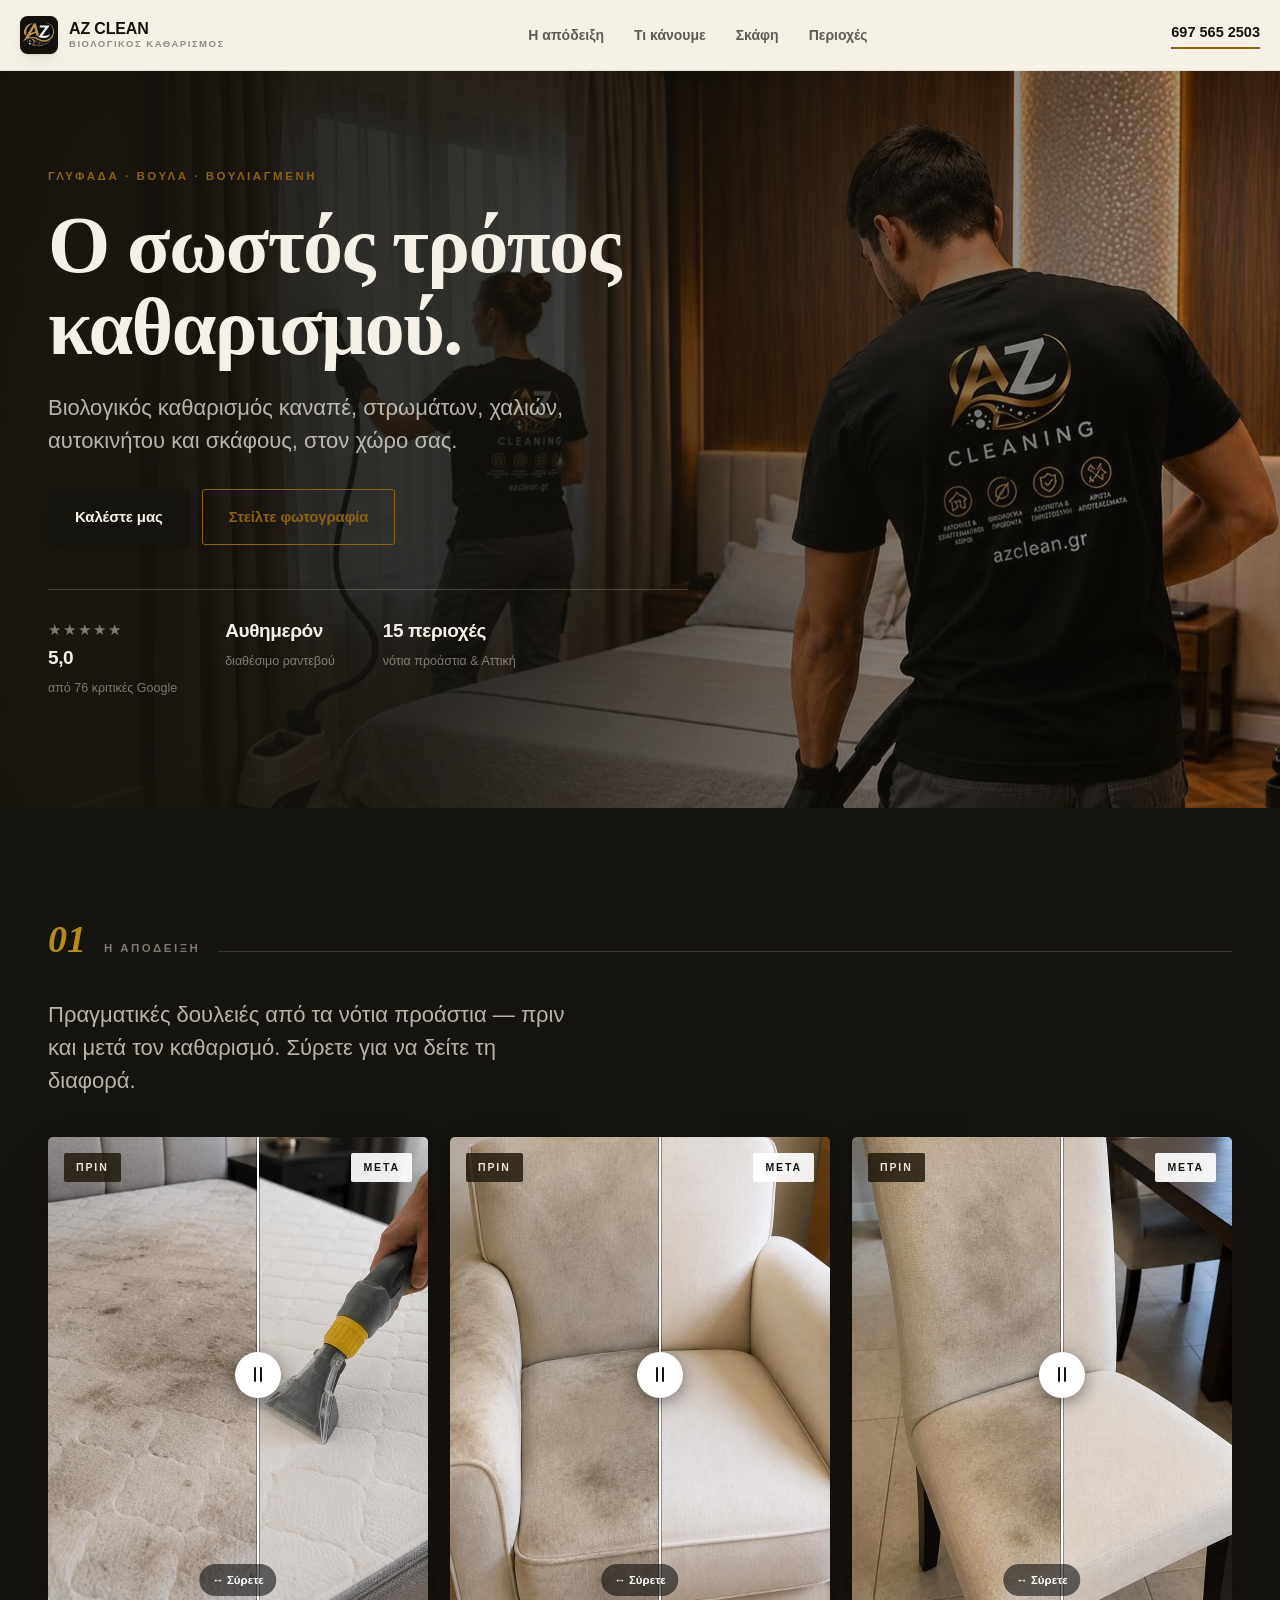
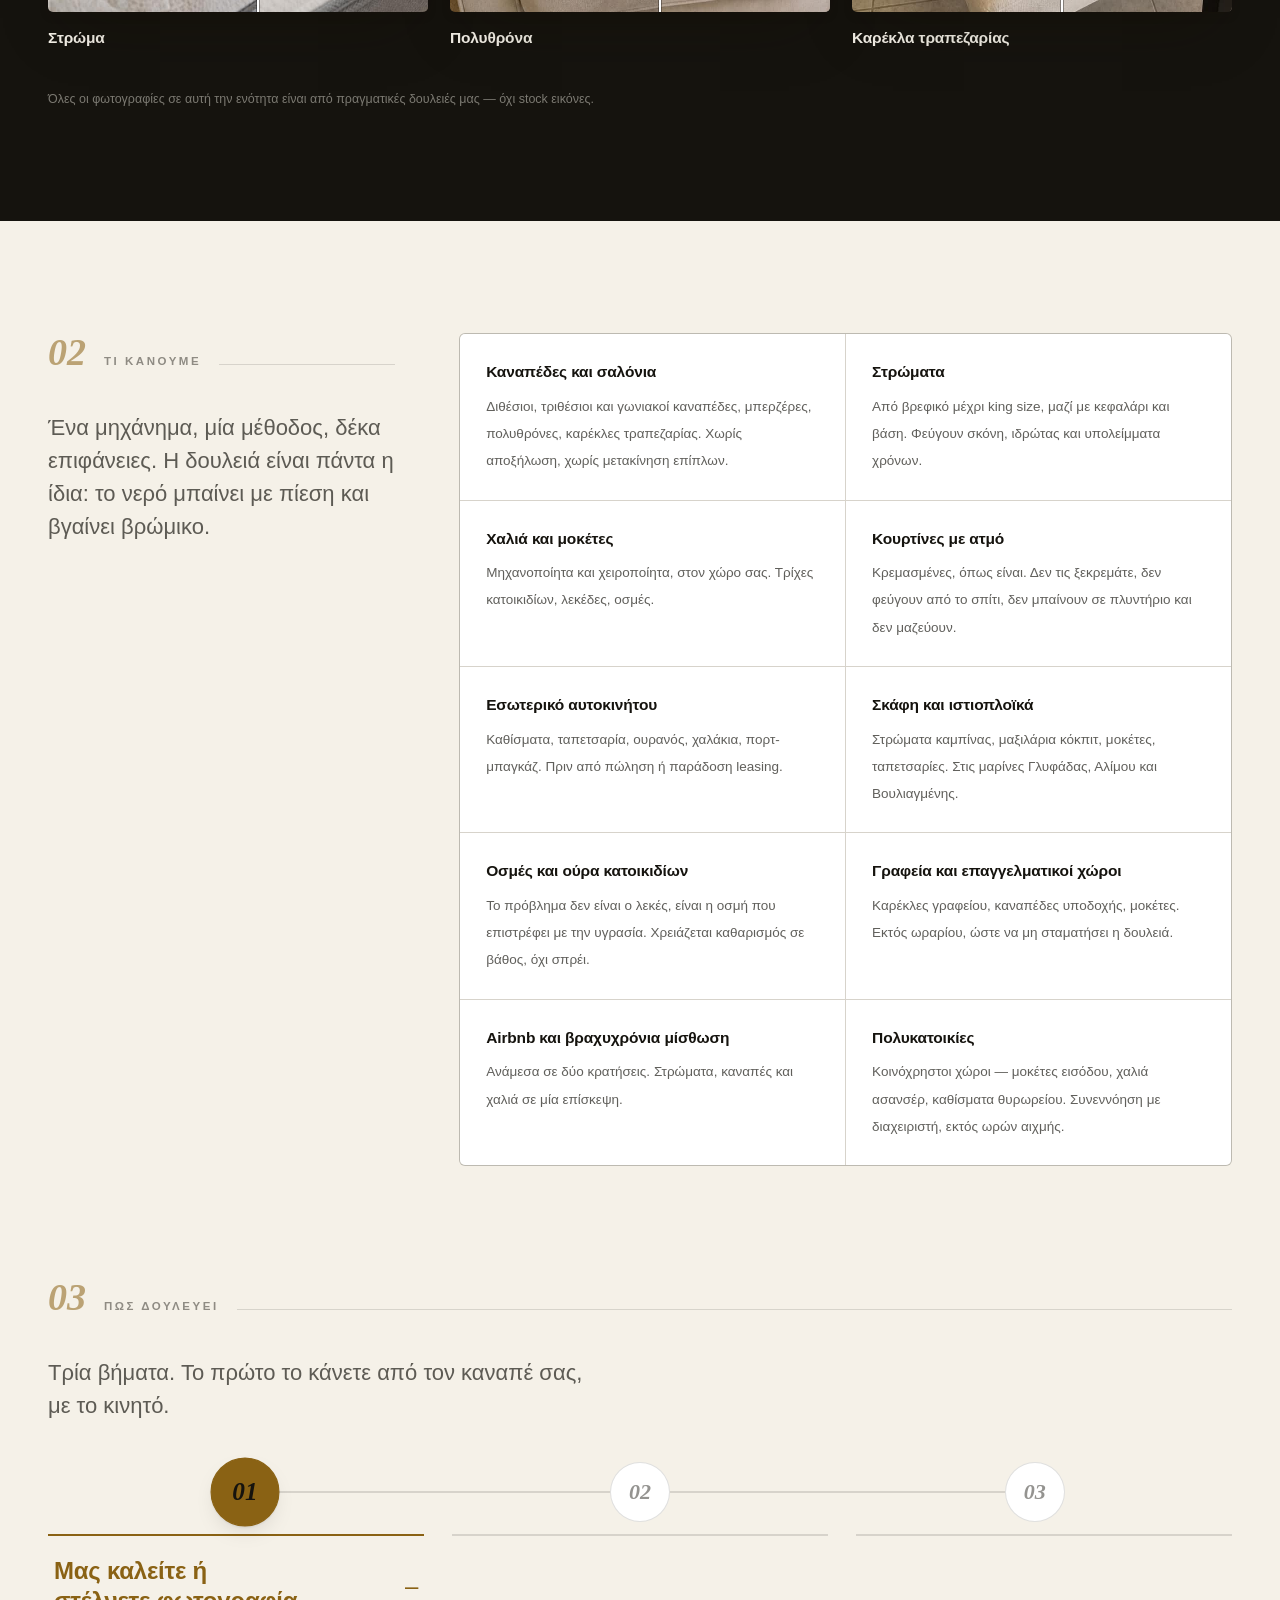
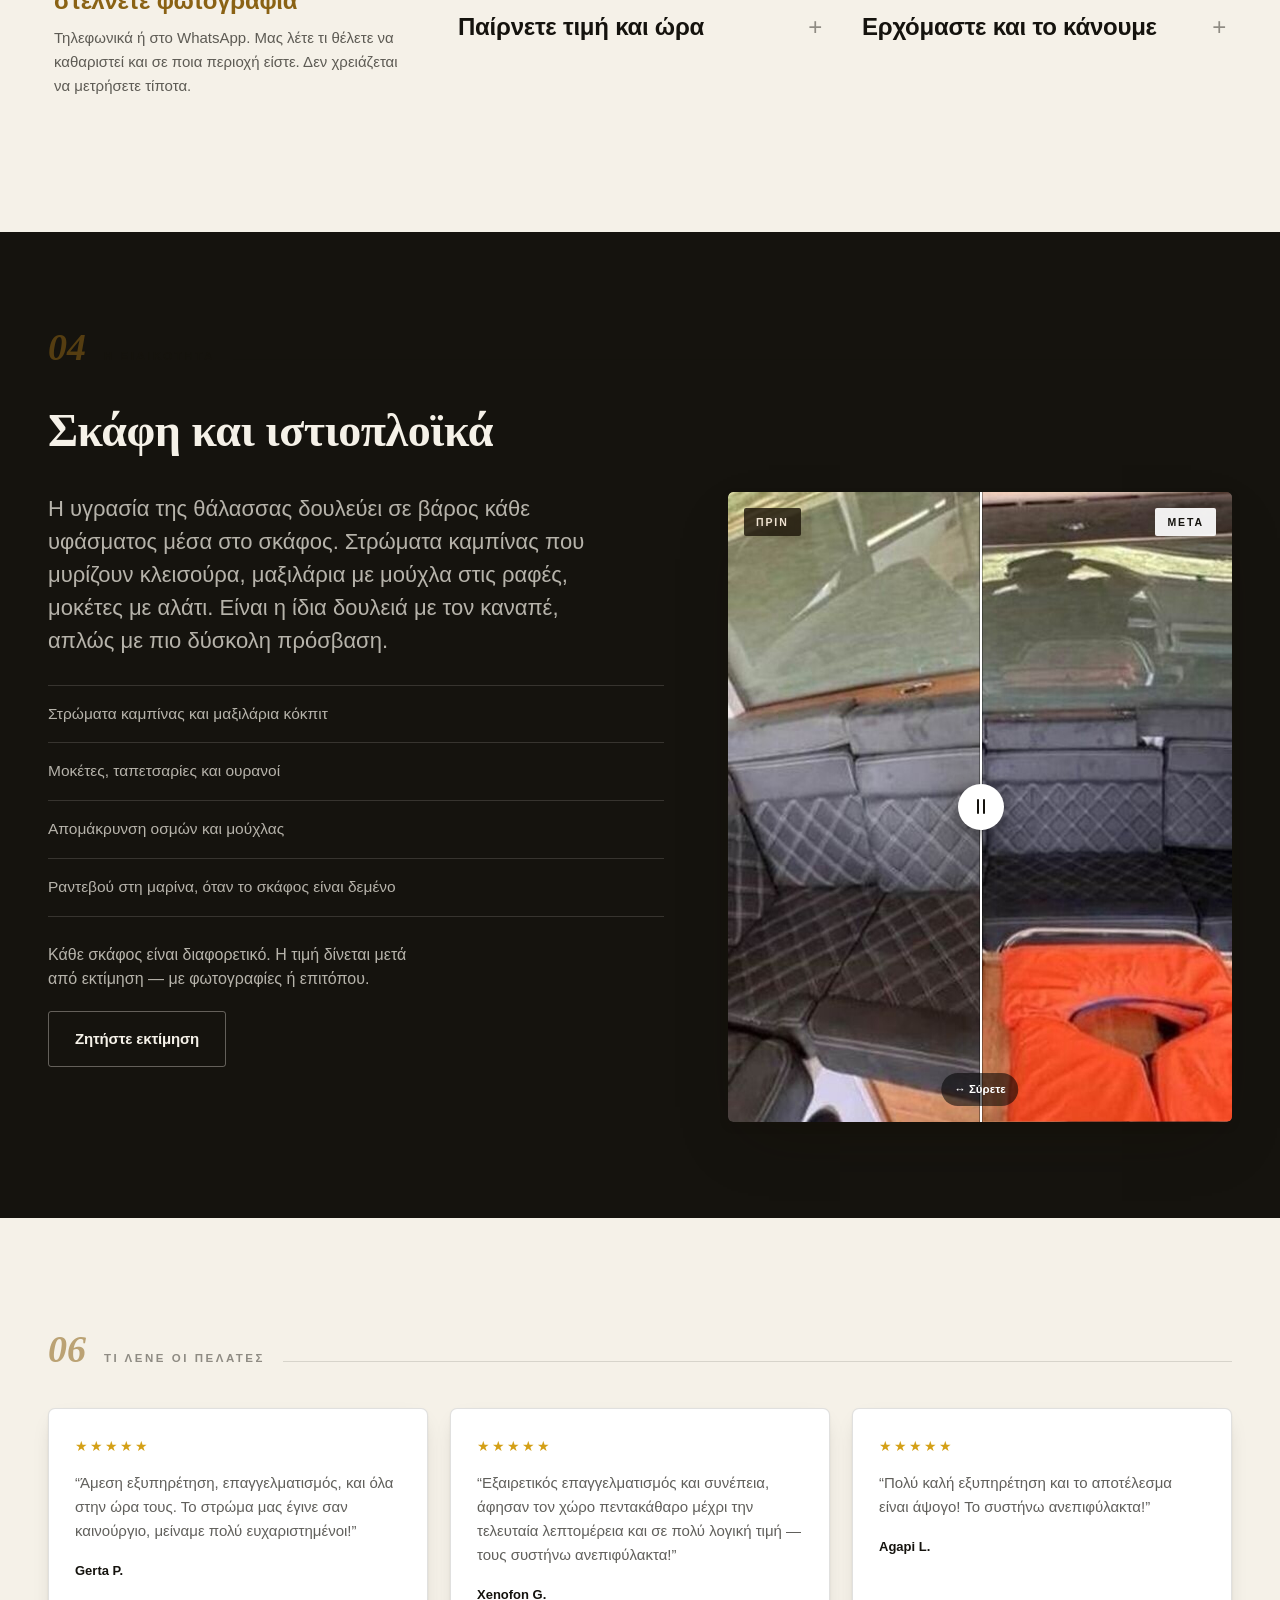
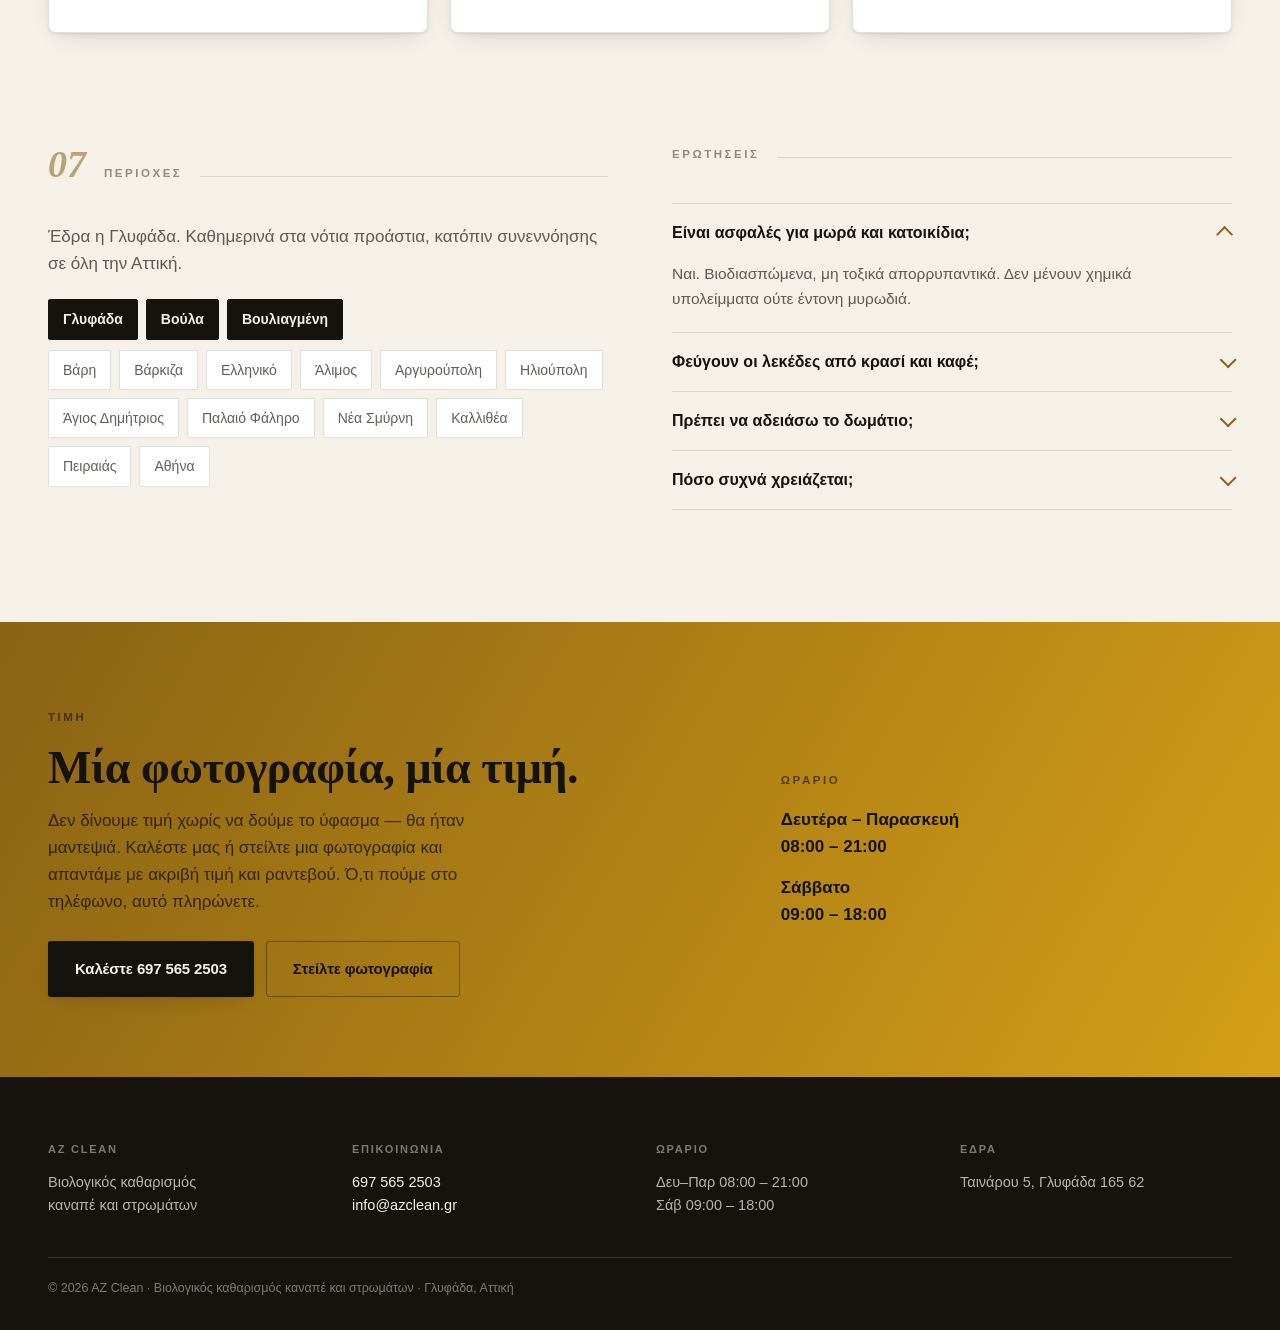
==== commit 3f3e8324: "Point index.html at new hero-photo build" ====
--- a/index.html
+++ b/index.html
@@ -21,8 +21,8 @@
       href="https://fonts.googleapis.com/css2?family=Newsreader:ital,opsz,wght@0,6..72,400;0,6..72,500;0,6..72,600;0,6..72,700;1,6..72,500;1,6..72,600&family=Inter:wght@400;500;600;700;800&display=swap"
     />
     <title>AZ Clean — Βιολογικός Καθαρισμός Καναπέ & Στρωμάτων | Γλυφάδα</title>
-    <script type="module" crossorigin src="/assets/index-AXA1UF7J.js"></script>
-    <link rel="stylesheet" crossorigin href="/assets/index-Cm1bqHAZ.css">
+    <script type="module" crossorigin src="/assets/index-DTcrpi2H.js"></script>
+    <link rel="stylesheet" crossorigin href="/assets/index-BOJDo6lq.css">
   </head>
   <body>
     <div id="root"></div>
--- a/assets/index-BOJDo6lq.css
+++ b/assets/index-BOJDo6lq.css
@@ -0,0 +1 @@
+:root{--ink: #15130e;--paper: #ffffff;--linen: #f5f1e8;--linen-deep: #eae2d0;--gold-deep: #8a6214;--gold: #b8860b;--gleam: #d4a017;--clay: #5a4632;--line: rgba(21, 19, 14, .13);--line-soft: rgba(21, 19, 14, .08);--text: #15130e;--text-70: rgba(21, 19, 14, .68);--text-45: rgba(21, 19, 14, .46);--surface: #ffffff;--on-dark: #f5f1e8;--on-dark-70: rgba(245, 241, 232, .72);--on-dark-45: rgba(245, 241, 232, .46);--dark-surface: #15130e;--shadow-1: 0 1px 2px rgba(21, 15, 4, .08), 0 8px 22px -10px rgba(21, 15, 4, .22);--shadow-2: 0 4px 10px rgba(21, 15, 4, .12), 0 26px 60px -20px rgba(21, 15, 4, .34);--ease: cubic-bezier(.22, .61, .36, 1);--serif: "Newsreader", Georgia, "Times New Roman", serif;--sans: "Inter", -apple-system, BlinkMacSystemFont, "Segoe UI", Roboto, Arial, sans-serif;color-scheme:light}@media (prefers-color-scheme: dark){:root:not([data-theme=light]){--ink: #f5f1e8;--paper: #1a160f;--linen: #15130e;--linen-deep: #211c14;--gold-deep: #d9a93b;--gold: #e3b84f;--gleam: #f0c64b;--clay: #c9b79c;--line: rgba(245, 241, 232, .16);--line-soft: rgba(245, 241, 232, .09);--text: #f1ecdf;--text-70: rgba(241, 236, 223, .72);--text-45: rgba(241, 236, 223, .48);--surface: #1e1911;--on-dark: #f5f1e8;--on-dark-70: rgba(245, 241, 232, .72);--on-dark-45: rgba(245, 241, 232, .46);--dark-surface: #0e0c08;--shadow-1: 0 1px 2px rgba(0, 0, 0, .35), 0 8px 22px -10px rgba(0, 0, 0, .5);--shadow-2: 0 4px 10px rgba(0, 0, 0, .4), 0 26px 60px -20px rgba(0, 0, 0, .6)}}:root[data-theme=dark]{--ink: #f5f1e8;--paper: #1a160f;--linen: #15130e;--linen-deep: #211c14;--gold-deep: #d9a93b;--gold: #e3b84f;--gleam: #f0c64b;--clay: #c9b79c;--line: rgba(245, 241, 232, .16);--line-soft: rgba(245, 241, 232, .09);--text: #f1ecdf;--text-70: rgba(241, 236, 223, .72);--text-45: rgba(241, 236, 223, .48);--surface: #1e1911;--on-dark: #f5f1e8;--on-dark-70: rgba(245, 241, 232, .72);--on-dark-45: rgba(245, 241, 232, .46);--dark-surface: #0e0c08;--shadow-1: 0 1px 2px rgba(0, 0, 0, .35), 0 8px 22px -10px rgba(0, 0, 0, .5);--shadow-2: 0 4px 10px rgba(0, 0, 0, .4), 0 26px 60px -20px rgba(0, 0, 0, .6);color-scheme:dark}*{box-sizing:border-box;margin:0;padding:0}html{scroll-behavior:smooth;-webkit-text-size-adjust:100%}body{background:var(--linen);color:var(--text);font-family:var(--sans);font-size:17px;line-height:1.6;-webkit-font-smoothing:antialiased;overflow-x:hidden}img{max-width:100%;display:block}button{color:inherit;font:inherit}.wrap{max-width:1240px;margin:0 auto;padding:0 28px}@media (max-width: 640px){.wrap{padding:0 20px}}a{color:inherit}.eyebrow{font-family:var(--sans);font-size:11.5px;font-weight:700;letter-spacing:.22em;text-transform:uppercase;color:var(--gold-deep)}h1,h2,h3{font-family:var(--serif);letter-spacing:-.01em;text-wrap:balance}.h1{font-size:clamp(40px,7vw,80px);font-weight:600;line-height:1.02;letter-spacing:-.02em}.h2{font-size:clamp(30px,4.4vw,46px);font-weight:600;line-height:1.08}.h3{font-size:clamp(20px,2.2vw,24px);font-weight:600;line-height:1.25;font-family:var(--sans);letter-spacing:-.01em}.lede{font-size:clamp(18px,2.1vw,22px);color:var(--text-70);max-width:44ch;line-height:1.5}.lede.on-dark{color:var(--on-dark-70)}::selection{background:var(--gleam);color:#15130e}:focus-visible{outline:3px solid var(--gold-deep);outline-offset:3px;border-radius:2px}header{position:sticky;top:0;z-index:50;background:color-mix(in srgb,var(--linen) 88%,transparent);-webkit-backdrop-filter:blur(14px) saturate(1.3);backdrop-filter:blur(14px) saturate(1.3);border-bottom:1px solid var(--line-soft)}.nav{display:flex;align-items:center;justify-content:space-between;gap:20px;padding:16px 0}.brand{display:flex;align-items:center;gap:11px;text-decoration:none;color:inherit}.mark{width:38px;height:38px;border-radius:20%;overflow:hidden;flex:0 0 38px;box-shadow:var(--shadow-1)}.mark img{width:100%;height:100%;object-fit:contain;display:block}.bn{display:flex;flex-direction:column;line-height:1.14}.bn b{font-size:16px;font-weight:800;letter-spacing:-.01em;font-family:var(--sans)}.bn small{font-size:9.5px;font-weight:700;letter-spacing:.16em;text-transform:uppercase;color:var(--text-45)}.navlinks{display:flex;gap:30px;align-items:center}.navlinks a{text-decoration:none;font-size:14px;font-weight:600;color:var(--text-70);position:relative;padding:4px 0}.navlinks a:after{content:"";position:absolute;left:0;right:0;bottom:-2px;height:1.5px;background:var(--gold-deep);transform:scaleX(0);transition:transform .3s var(--ease)}.navlinks a:hover{color:var(--text)}.navlinks a:hover:after{transform:scaleX(1)}.navlinks a.cta-link{color:var(--gold-deep)}.telbtn{display:inline-flex;align-items:center;gap:8px;text-decoration:none;font-weight:800;font-size:14.5px;color:var(--text);border-bottom:2px solid var(--gold-deep);padding-bottom:2px;white-space:nowrap}@media (max-width: 980px){.navlinks{display:none}}.btn{display:inline-flex;align-items:center;justify-content:center;gap:8px;text-decoration:none;font-weight:700;font-size:15px;padding:15px 26px;border-radius:3px;letter-spacing:-.01em;min-height:50px;border:1.5px solid transparent;transition:transform .12s var(--ease),background .2s var(--ease),box-shadow .2s var(--ease),border-color .2s var(--ease),color .2s var(--ease);cursor:pointer;font-family:var(--sans)}.btn:active{transform:translateY(1px)}.btn-dark{background:var(--ink);color:var(--linen);box-shadow:var(--shadow-1)}.btn-dark:hover{box-shadow:var(--shadow-2)}@media (prefers-color-scheme: dark){.btn-dark{color:#15130e}}:root[data-theme=dark] .btn-dark{color:#15130e}.btn-gold{background:transparent;border-color:var(--gold-deep);color:var(--gold-deep)}.btn-gold:hover{background:var(--gold-deep);color:var(--linen)}.btn-ghost{border-color:var(--line);color:var(--text)}.btn-ghost:hover{border-color:var(--gold-deep);color:var(--gold-deep)}.btn-onDark{border-color:#f5f1e859;color:var(--on-dark)}.btn-onDark:hover{background:#f5f1e81f;border-color:var(--on-dark)}.btn-block{width:100%}.btn[disabled]{opacity:.5;cursor:not-allowed}.hero{position:relative;padding:96px 0 108px;background-size:cover;background-position:center 32%;background-repeat:no-repeat;isolation:isolate}.hero:before{content:"";position:absolute;top:0;right:0;bottom:0;left:0;z-index:-1;background:linear-gradient(100deg,#13110cf0,#13110cd6 38%,#13110c80 70%,#13110c3d)}.hero .facts{border-top-color:#f5f1e833}.hero .fact span{color:var(--on-dark-45)}.hero-grid{display:grid;grid-template-columns:1fr}.hero-photo{display:none}@media (max-width: 940px){.hero{padding:64px 0;background-image:none!important}.hero:before{display:none}.hero-photo{display:block;width:100%;height:auto;border-radius:6px;box-shadow:var(--shadow-2);margin:26px 0 6px}}.hero-copy{max-width:640px}.hero-copy .eyebrow{margin-bottom:20px;display:block}.hero h1{margin-bottom:22px}.hero .lede{margin-bottom:32px}.hero .acts{display:flex;gap:12px;flex-wrap:wrap;margin-bottom:44px}.marketing-banner{max-width:1240px;margin:0 auto 56px;padding:0 28px}.marketing-banner img{width:100%;height:auto;display:block;border-radius:6px;box-shadow:var(--shadow-2)}.facts{display:flex;flex-wrap:wrap;gap:28px 48px;padding-top:26px;border-top:1px solid var(--line)}.fact b{display:block;font-size:19px;font-weight:800;font-family:var(--sans);letter-spacing:-.02em}.fact span{font-size:12.5px;color:var(--text-45)}.fact .stars{color:var(--gleam);letter-spacing:2px;font-size:15px}section{padding:112px 0}@media (max-width: 820px){section{padding:72px 0}}.shead{display:flex;align-items:baseline;gap:18px;margin-bottom:40px}.shead .no{font-family:var(--serif);font-style:italic;font-size:clamp(26px,3.6vw,38px);font-weight:600;color:var(--gold-deep);opacity:.55;line-height:1}.shead .label{font-size:11.5px;font-weight:700;letter-spacing:.22em;text-transform:uppercase;color:var(--text-45)}.shead .rule{flex:1;height:1px;background:var(--line)}.dark-section{background:var(--dark-surface);color:var(--on-dark)}.dark-section .shead .label{color:var(--on-dark-45)}.dark-section .shead .rule{background:#f5f1e829}.dark-section .shead .no{color:var(--gleam);opacity:.85}.proof-note{color:var(--on-dark-45);font-size:12.5px;margin-top:36px}.proof-main{margin-bottom:22px}.proof-row{display:grid;grid-template-columns:1.1fr .9fr;gap:22px}@media (max-width: 760px){.proof-row{grid-template-columns:1fr}}.proof-grid{display:grid;grid-template-columns:repeat(3,1fr);gap:22px;margin-bottom:26px}@media (max-width: 900px){.proof-grid{grid-template-columns:1fr;max-width:420px;margin-left:auto;margin-right:auto}}.cmp{position:relative;width:100%;overflow:hidden;touch-action:pan-y;cursor:ew-resize;background:#0e0c08;box-shadow:var(--shadow-2);border-radius:5px;user-select:none;-webkit-user-select:none;aspect-ratio:16 / 10}.cmp.tall{aspect-ratio:4 / 5}.cmp img{position:absolute;top:0;right:0;bottom:0;left:0;width:100%;height:100%;object-fit:cover;display:block}.cmp .after-layer{clip-path:inset(0 0 0 var(--p, 58%))}.cmp .edge{position:absolute;top:0;bottom:0;pointer-events:none;left:clamp(1.5%,var(--p, 58%),98.5%);width:2px;background:#fff;box-shadow:0 0 0 1px #00000059,0 0 26px #ffffff80}.cmp .grip{position:absolute;top:50%;left:50%;transform:translate(-50%,-50%);width:46px;height:46px;border-radius:50%;pointer-events:none;background:#fff;box-shadow:0 4px 18px #00000073;display:flex;align-items:center;justify-content:center;gap:4px;transition:transform .16s var(--ease)}.cmp.dragging .grip{transform:translate(-50%,-50%) scale(1.08)}.cmp .grip i{width:2px;height:15px;background:#15130e;border-radius:2px}.cmp .rng{position:absolute;top:0;right:0;bottom:0;left:0;width:100%;height:100%;opacity:0;margin:0;cursor:ew-resize}.cmp .tag{position:absolute;top:16px;padding:6px 12px;font-size:10.5px;font-weight:700;letter-spacing:.18em;text-transform:uppercase;pointer-events:none;border-radius:2px}.cmp .tag.l{left:16px;background:#1e160ad1;color:#efe3d2}.cmp .tag.r{right:16px;background:#ffffffeb;color:#15130e}.cmp .drag-hint{position:absolute;left:50%;bottom:16px;transform:translate(-50%);display:flex;align-items:center;gap:7px;background:#0000008c;color:#fff;font-size:11.5px;font-weight:600;padding:7px 13px;border-radius:20px;pointer-events:none;transition:opacity .35s var(--ease)}.cmp.touched .drag-hint{opacity:0}.shot{position:relative;width:100%;aspect-ratio:4 / 5;border-radius:5px;overflow:hidden;box-shadow:var(--shadow-2)}.shot img{width:100%;height:100%;object-fit:cover}.shot .tag{position:absolute;top:16px;left:16px;background:#ffffffeb;color:#15130e;padding:6px 12px;font-size:10.5px;font-weight:700;letter-spacing:.18em;text-transform:uppercase;border-radius:2px}.cap{margin-top:14px;font-size:14px;color:var(--on-dark-70)}.cap b{display:block;color:var(--on-dark);font-size:15.5px;font-family:var(--sans);letter-spacing:-.01em;margin-bottom:2px}.stat-panel{position:relative;width:100%;aspect-ratio:4 / 5;border-radius:5px;overflow:hidden;box-shadow:var(--shadow-2);background:linear-gradient(150deg,var(--gold-deep),var(--gleam));color:#15130e;display:flex;flex-direction:column;justify-content:center;gap:10px;padding:34px}.stat-panel .stars{color:#15130e;letter-spacing:3px;font-size:17px;opacity:.72}.stat-panel .num{font-family:var(--serif);font-style:italic;font-weight:600;font-size:clamp(44px,6vw,58px);line-height:1}.stat-panel p{font-size:14.5px;font-weight:600;max-width:22ch;line-height:1.5}.split{display:grid;grid-template-columns:.62fr 1.38fr;gap:64px}@media (max-width: 940px){.split{grid-template-columns:1fr;gap:32px}}.sticky-lede{position:sticky;top:100px;align-self:start}@media (max-width: 940px){.sticky-lede{position:static}}.svcgrid{display:grid;grid-template-columns:repeat(2,1fr);gap:1px;background:var(--line);border:1px solid var(--line);border-radius:6px;overflow:hidden}@media (max-width: 640px){.svcgrid{grid-template-columns:1fr}}.svc{background:var(--surface);padding:26px}.svc b{display:block;font-size:15.5px;font-weight:700;margin-bottom:7px;letter-spacing:-.01em;font-family:var(--sans)}.svc span{font-size:13.5px;color:var(--text-70);line-height:1.55}.stepper{margin-top:8px;position:relative}.stepper-track{position:relative;display:grid;grid-template-columns:repeat(3,1fr);height:60px;margin-bottom:12px}.stepper-track .rail{position:absolute;top:29px;left:calc(100% / 6);right:calc(100% / 6);height:2px;background:var(--line)}.stepper-track .rail-fill{position:absolute;top:29px;left:calc(100% / 6);height:2px;background:var(--gold-deep);transition:width .45s var(--ease)}.stepper-node{position:relative;z-index:1;width:60px;height:60px;border-radius:50%;border:1.5px solid var(--line);background:var(--surface);color:var(--text-45);font-family:var(--serif);font-style:italic;font-weight:600;font-size:22px;display:flex;align-items:center;justify-content:center;cursor:pointer;margin:0 auto;transition:transform .3s var(--ease),background .3s var(--ease),border-color .3s var(--ease),color .3s var(--ease);padding:0}.stepper-node:hover{border-color:var(--gold-deep);color:var(--gold-deep)}.stepper-node.active{background:var(--gold-deep);border-color:var(--gold-deep);color:#15130e;transform:scale(1.15);box-shadow:var(--shadow-1)}.stepper-node.done{border-color:var(--gold-deep);color:var(--gold-deep)}@media (max-width: 820px){.stepper-track{display:none}}.stepper-panels{display:grid;grid-template-columns:repeat(3,1fr);gap:28px}@media (max-width: 820px){.stepper-panels{grid-template-columns:1fr;gap:0}}.stepper-panel{text-align:left;background:none;border:none;border-top:2px solid var(--line);padding:20px 6px 22px;cursor:pointer;transition:border-color .3s var(--ease);font-family:var(--sans);width:100%;color:var(--text);-webkit-appearance:none;-moz-appearance:none;appearance:none}.stepper-panel.active{border-color:var(--gold-deep)}.stepper-panel-num{display:none}@media (max-width: 820px){.stepper-panel-num{display:inline-block;font-family:var(--serif);font-style:italic;font-weight:600;font-size:20px;color:var(--text-45);margin-bottom:6px;transition:color .3s var(--ease)}.stepper-panel.active .stepper-panel-num{color:var(--gold-deep)}}.stepper-panel h3{margin-bottom:0;transition:color .3s var(--ease);display:flex;align-items:center;gap:10px;color:var(--text)}.stepper-panel.active h3{color:var(--gold-deep)}.stepper-panel h3:after{content:"+";font-family:var(--sans);font-weight:400;color:var(--text-45);margin-left:auto;transition:transform .3s var(--ease)}.stepper-panel.active h3:after{content:"–";color:var(--gold-deep)}.stepper-desc{color:var(--text-70);font-size:15px;max-width:42ch;overflow:hidden;max-height:0;opacity:0;transition:max-height .4s var(--ease),opacity .3s var(--ease),margin-top .3s var(--ease);margin-top:0}.stepper-panel.active .stepper-desc{max-height:220px;opacity:1;margin-top:10px}.cta-gold{background:linear-gradient(120deg,var(--gold-deep),var(--gleam))}.cta-gold-inner{padding:80px 28px;display:grid;grid-template-columns:1.2fr .8fr;gap:56px;align-items:center;max-width:1240px;margin:0 auto}@media (max-width: 940px){.cta-gold-inner{grid-template-columns:1fr;padding:56px 20px;gap:28px}}.cta-gold *{color:#15130e}.cta-gold .eyebrow{color:#15130e;opacity:.62}.cta-gold p{opacity:.78;margin-top:12px;max-width:48ch;font-weight:500}.cta-gold .acts{margin-top:26px;display:flex;gap:12px;flex-wrap:wrap}.cta-gold .btn-dark{background:#15130e;color:#f5f1e8!important}.cta-gold .btn-dark *{color:#f5f1e8!important}.cta-gold .btn-ghost{border-color:#15130e66}.cta-gold .btn-ghost:hover{background:#15130e1a}.cta-gold .sched b{display:block;font-weight:800;margin:14px 0 6px}.band{background:var(--dark-surface);color:var(--on-dark)}.band .wrap{padding:96px 28px}@media (max-width: 820px){.band .wrap{padding:64px 20px}}.band-grid{display:grid;grid-template-columns:1.1fr .9fr;gap:64px;align-items:start;margin-top:36px}@media (max-width: 940px){.band-grid{grid-template-columns:1fr;gap:32px}}.band ul{list-style:none;display:grid;gap:0}.band li{padding:16px 0;border-top:1px solid rgba(245,241,232,.15);font-size:15.5px;color:var(--on-dark-70)}.band li:last-child{border-bottom:1px solid rgba(245,241,232,.15)}.band-photo{border-radius:5px;overflow:hidden;box-shadow:var(--shadow-2)}.booking-wrap{display:grid;grid-template-columns:1fr 1.15fr;gap:56px;align-items:start}@media (max-width: 940px){.booking-wrap{grid-template-columns:1fr;gap:32px}}.booking-card{background:var(--surface);border:1px solid var(--line);border-radius:8px;box-shadow:var(--shadow-1);padding:32px}.demo-flag{display:inline-flex;align-items:center;gap:8px;background:var(--linen-deep);border:1px solid var(--line);color:var(--clay);font-size:11.5px;font-weight:700;letter-spacing:.1em;text-transform:uppercase;padding:7px 12px;border-radius:20px;margin-bottom:22px}.demo-flag i{width:6px;height:6px;border-radius:50%;background:var(--gold-deep)}.bk-row{margin-bottom:22px}.bk-row label{display:block;font-size:12px;font-weight:700;letter-spacing:.08em;text-transform:uppercase;color:var(--text-45);margin-bottom:10px}.bk-pills{display:flex;flex-wrap:wrap;gap:8px}.bk-pill{padding:9px 15px;border:1.5px solid var(--line);border-radius:20px;font-size:13.5px;font-weight:600;background:var(--surface);color:var(--text-70);cursor:pointer;transition:border-color .18s var(--ease),color .18s var(--ease),background .18s var(--ease)}.bk-pill:hover{border-color:var(--gold-deep)}.bk-pill.active{background:var(--ink);border-color:var(--ink);color:var(--linen)}.bk-days{display:grid;grid-template-columns:repeat(7,1fr);gap:6px}.bk-day{padding:10px 4px;border:1.5px solid var(--line);border-radius:6px;background:var(--surface);cursor:pointer;text-align:center;font-size:12.5px;font-weight:600;color:var(--text-70)}.bk-day span{display:block;font-size:15px;font-weight:800;color:var(--text);margin-top:2px}.bk-day.active{background:var(--ink);border-color:var(--ink);color:var(--linen)}.bk-day.active span{color:var(--linen)}.bk-day[disabled]{opacity:.35;cursor:not-allowed}.bk-slots{display:grid;grid-template-columns:repeat(4,1fr);gap:8px}@media (max-width: 480px){.bk-slots{grid-template-columns:repeat(3,1fr)}}.bk-slot{padding:10px 6px;border:1.5px solid var(--line);border-radius:6px;background:var(--surface);cursor:pointer;font-size:13px;font-weight:600;color:var(--text-70);font-variant-numeric:tabular-nums}.bk-slot.active{background:var(--ink);border-color:var(--ink);color:var(--linen)}.bk-summary{border-top:1px solid var(--line);margin-top:26px;padding-top:22px}.bk-summary-row{display:flex;justify-content:space-between;font-size:14px;padding:6px 0;color:var(--text-70)}.bk-summary-row b{color:var(--text);font-weight:700}.bk-confirm-msg{background:var(--linen-deep);border:1px solid var(--line);border-radius:6px;padding:18px 20px;font-size:13.5px;color:var(--clay);line-height:1.55;margin-top:18px}.bk-side .h3{margin-bottom:14px}.bk-side p{color:var(--text-70);font-size:15px;margin-bottom:22px;max-width:46ch}.bk-side-card{display:flex;gap:14px;align-items:flex-start;padding:18px 0;border-top:1px solid var(--line)}.bk-side-card:first-of-type{border-top:none}.bk-side-card b{display:block;font-size:14.5px;margin-bottom:3px}.bk-side-card span{font-size:13.5px;color:var(--text-70)}.revs{display:grid;grid-template-columns:repeat(auto-fit,minmax(270px,1fr));gap:22px}.rev{background:var(--surface);border:1px solid var(--line);border-radius:7px;padding:26px;box-shadow:var(--shadow-1)}.rev .st{color:var(--gleam);letter-spacing:2px;font-size:14px;margin-bottom:14px}.rev p{font-size:15px;color:var(--text-70);margin-bottom:18px;line-height:1.6}.rev .who{font-size:13px;font-weight:700}.two{display:grid;grid-template-columns:1fr 1fr;gap:64px}@media (max-width: 940px){.two{grid-template-columns:1fr;gap:40px}}.chips{display:flex;flex-wrap:wrap;gap:8px}.chip{padding:8px 14px;border:1px solid var(--line);border-radius:2px;font-size:14px;color:var(--text-70);background:var(--surface)}.chip.core{background:var(--ink);border-color:var(--ink);color:var(--linen);font-weight:700}details{border-top:1px solid var(--line)}details:last-of-type{border-bottom:1px solid var(--line)}summary{font-weight:700;font-size:16px;cursor:pointer;list-style:none;display:flex;justify-content:space-between;gap:16px;min-height:58px;align-items:center;font-family:var(--sans)}summary::-webkit-details-marker{display:none}summary:after{content:"";width:10px;height:10px;flex:0 0 10px;border-right:2px solid var(--gold-deep);border-bottom:2px solid var(--gold-deep);transform:rotate(45deg) translateY(-3px);transition:transform .25s var(--ease)}details[open] summary:after{transform:rotate(-135deg) translateY(-2px)}details p{color:var(--text-70);font-size:15.5px;padding-bottom:20px;max-width:60ch}footer{background:var(--dark-surface);color:var(--on-dark-70);padding:64px 0 32px;font-size:14.5px}.fgrid{display:grid;grid-template-columns:repeat(auto-fit,minmax(180px,1fr));gap:32px;margin-bottom:40px}footer .flabel{color:var(--on-dark-45);font-size:11px;font-weight:700;letter-spacing:.16em;text-transform:uppercase;margin-bottom:12px}footer a{color:var(--on-dark);text-decoration:none}footer a:hover{text-decoration:underline}.fine{border-top:1px solid rgba(245,241,232,.15);padding-top:20px;font-size:12.5px;color:var(--on-dark-45);display:flex;justify-content:space-between;flex-wrap:wrap;gap:10px}.stickybar{position:fixed;left:0;right:0;bottom:0;z-index:80;display:none;gap:8px;padding:10px;background:color-mix(in srgb,var(--linen) 92%,transparent);border-top:1px solid var(--line);-webkit-backdrop-filter:blur(14px) saturate(1.3);backdrop-filter:blur(14px) saturate(1.3)}.stickybar a,.stickybar button{flex:1;font-size:13.5px;padding:13px 8px;min-height:auto}@media (max-width: 940px){.stickybar{display:flex}body{padding-bottom:74px}}.rv{opacity:0;transform:translateY(18px)}.rv.in{opacity:1;transform:none;transition:opacity .8s var(--ease) var(--d, 0ms),transform .8s var(--ease) var(--d, 0ms)}@media (prefers-reduced-motion: reduce){html{scroll-behavior:auto}.rv{opacity:1!important;transform:none!important}*{transition:none!important;animation:none!important}}.dev-banner{background:var(--gold-deep);color:#15130e;text-align:center;font-size:13px;font-weight:700;padding:10px 16px;letter-spacing:.01em}.dev-banner b{font-weight:800}
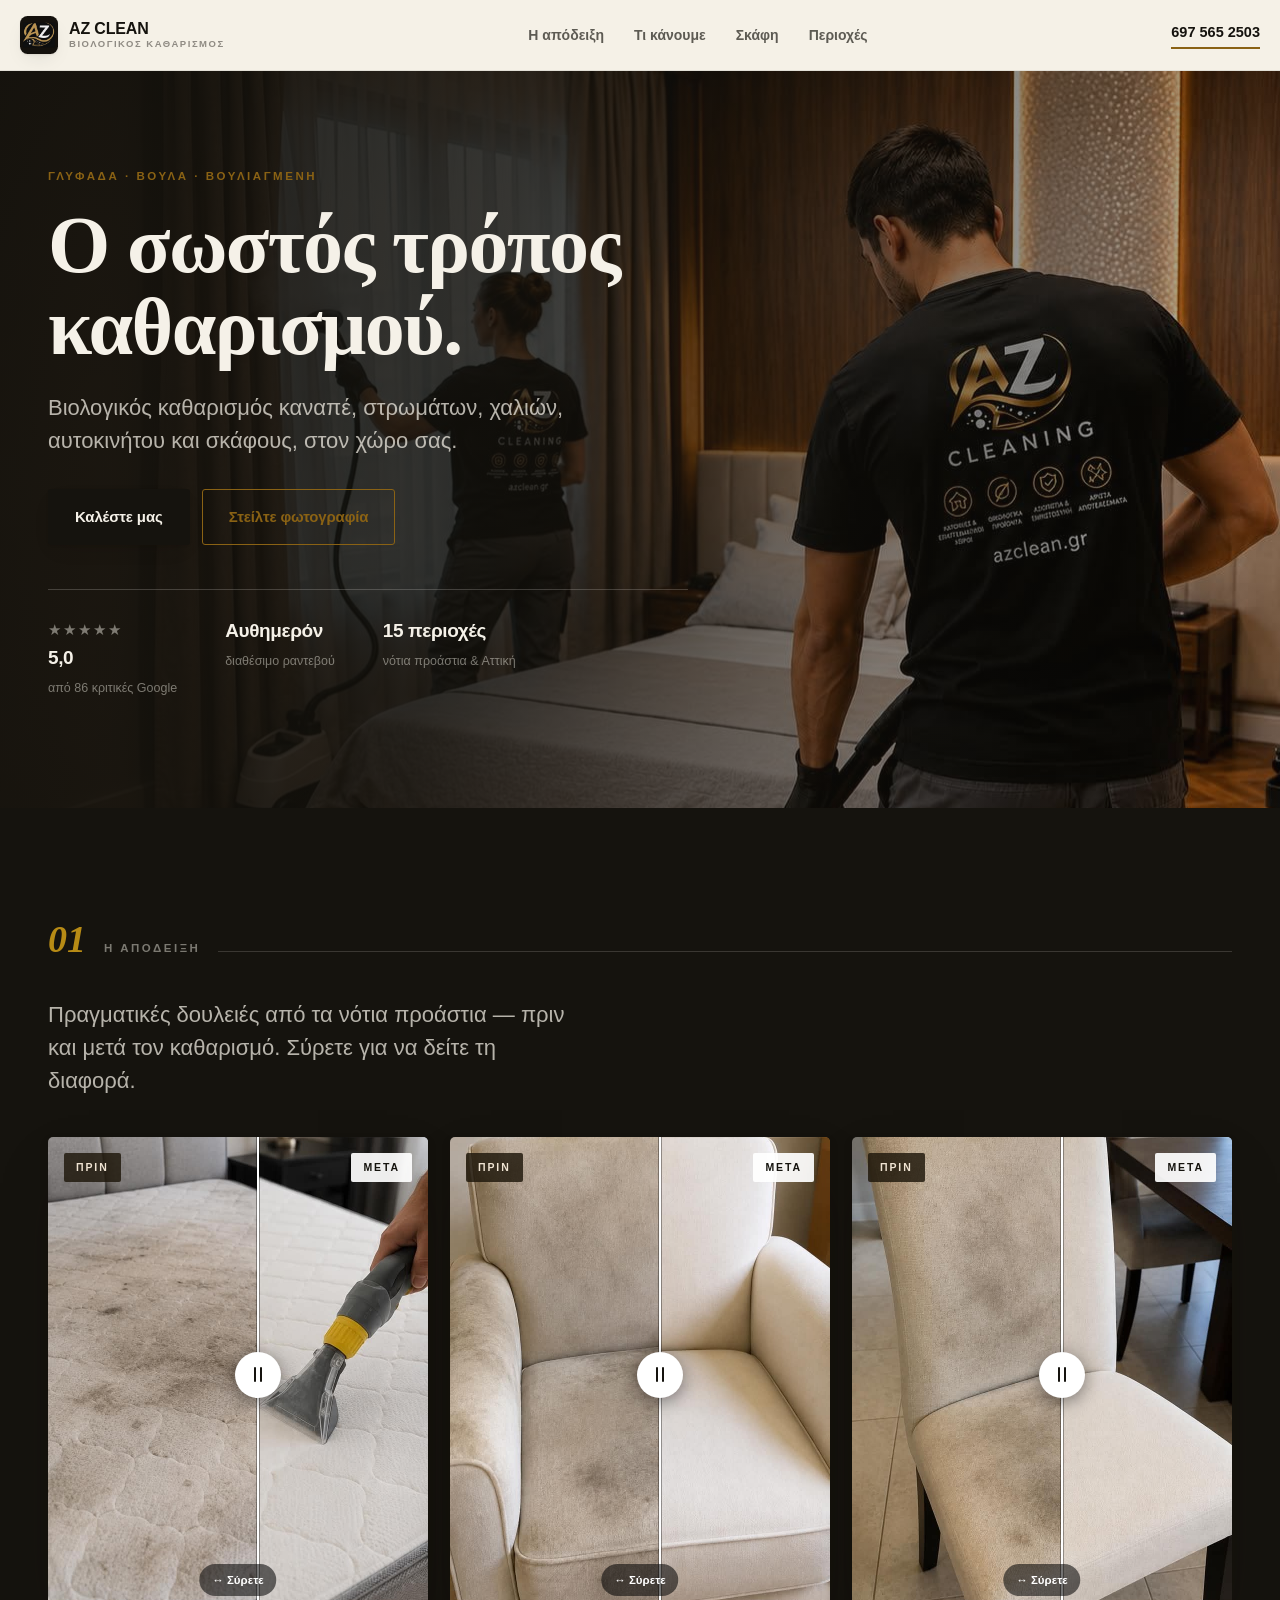
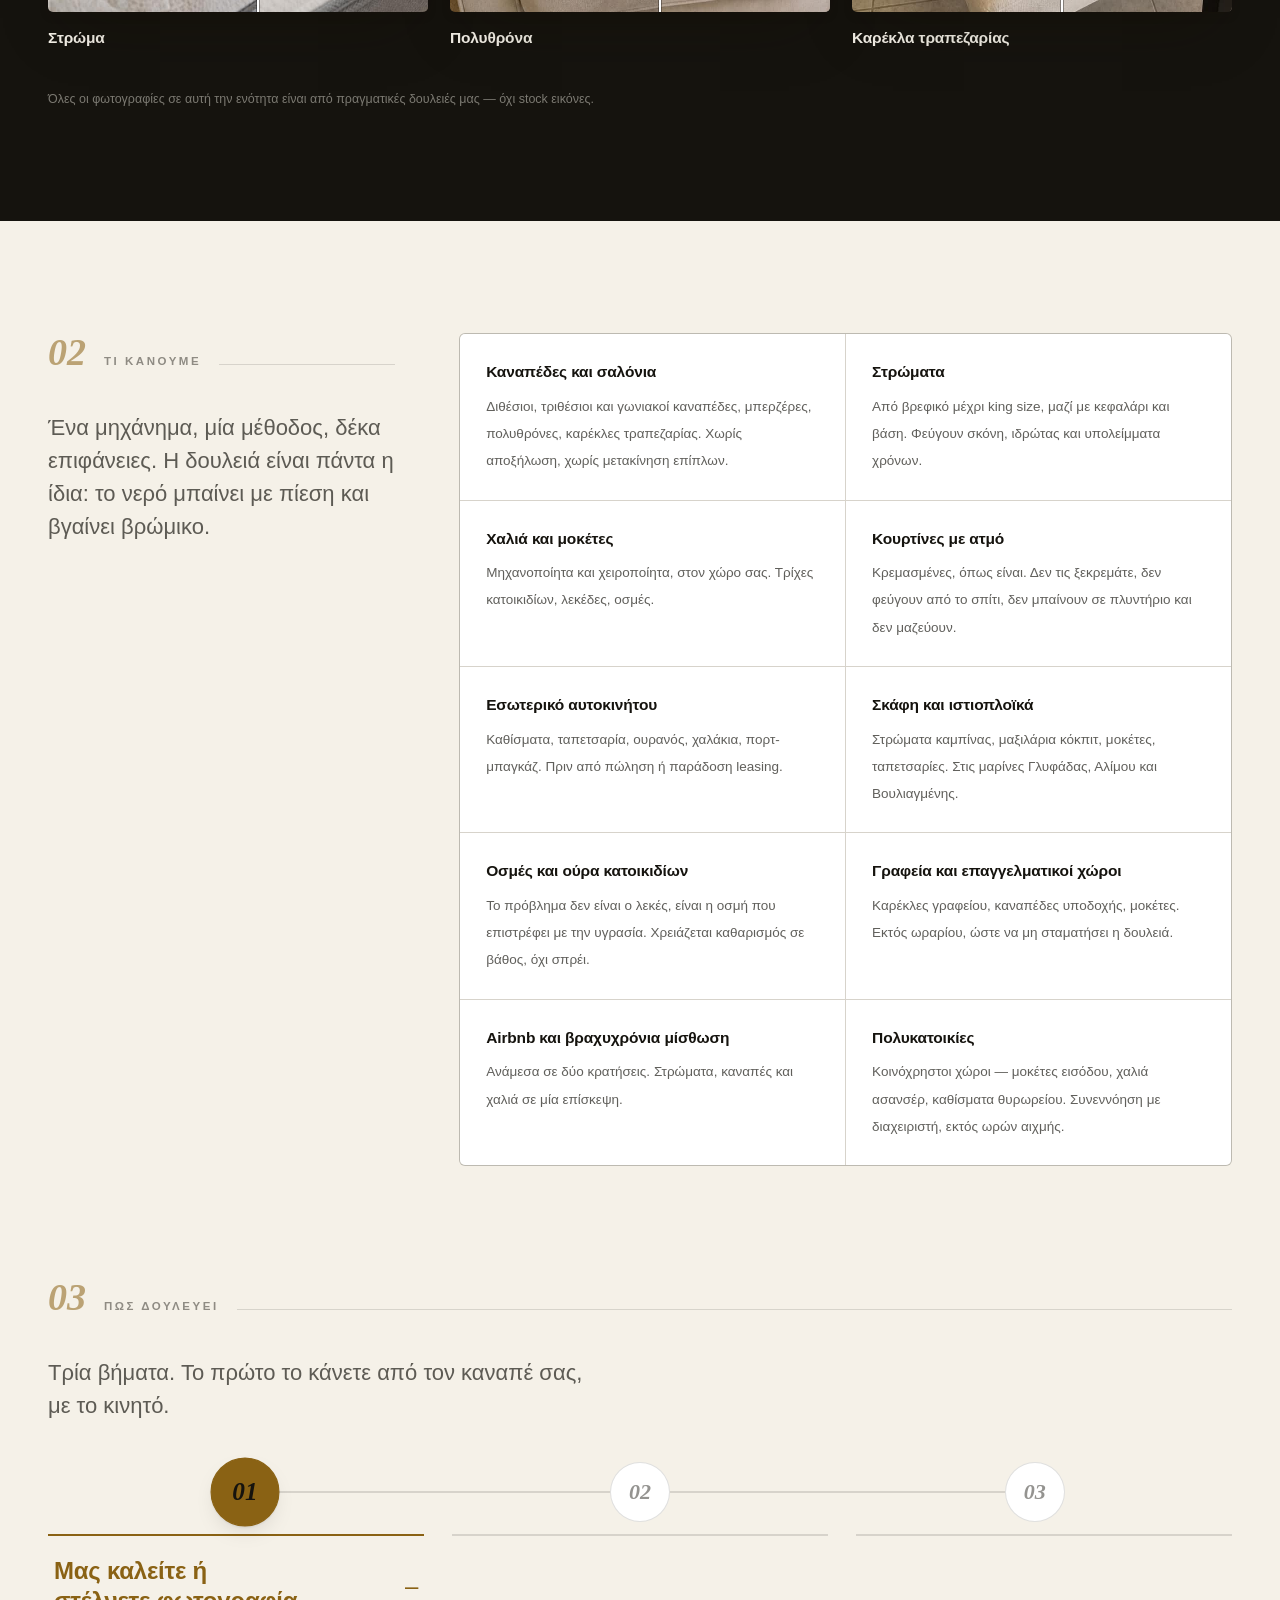
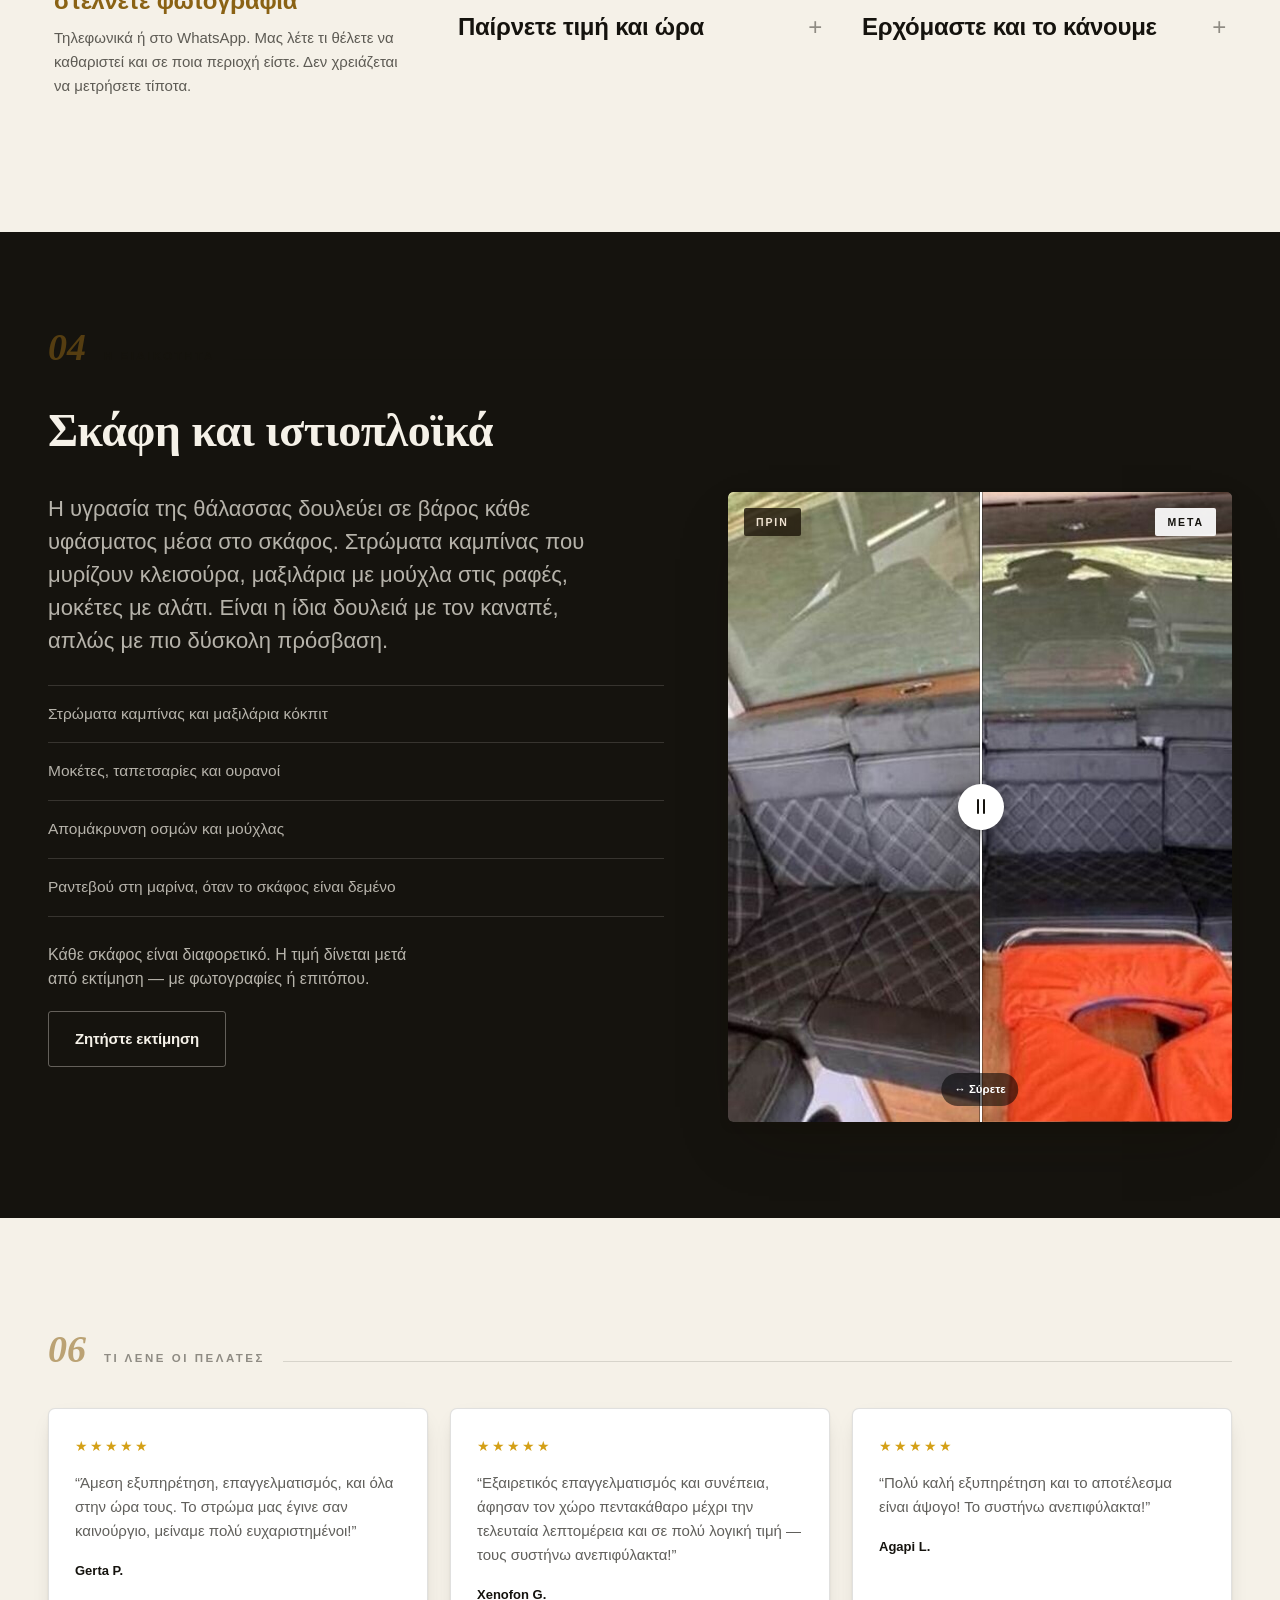
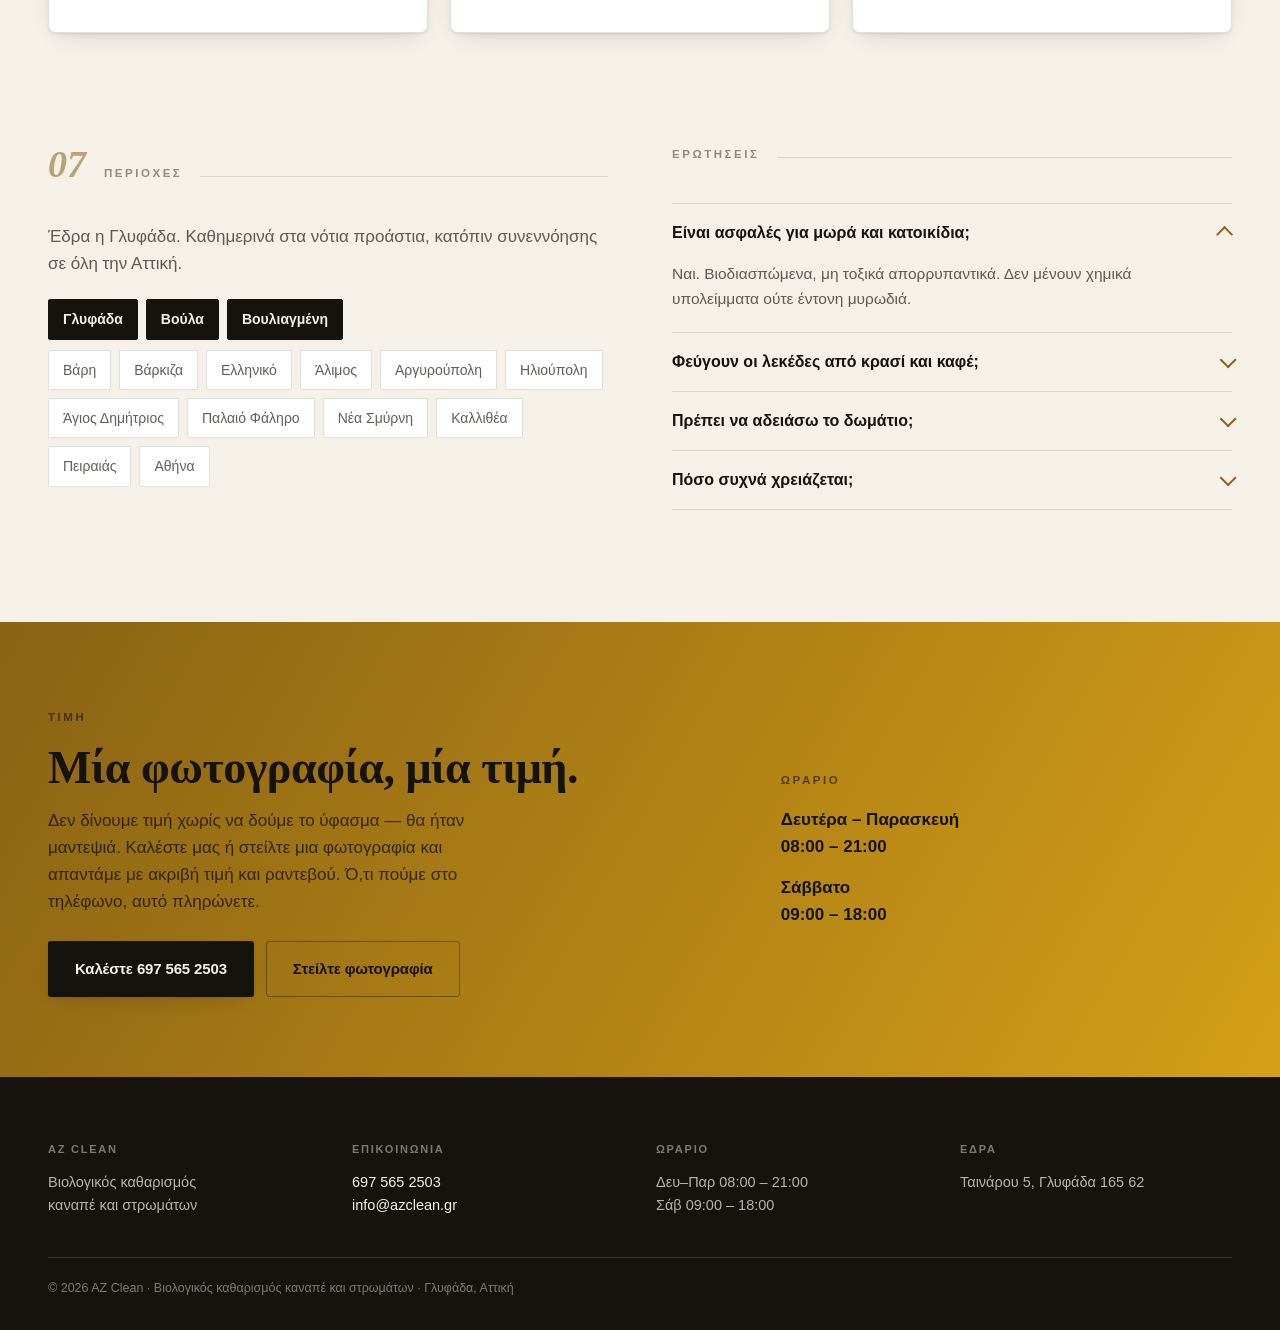
==== commit 11086f90: "Update script source in index.html" ====
--- a/index.html
+++ b/index.html
@@ -21,7 +21,7 @@
       href="https://fonts.googleapis.com/css2?family=Newsreader:ital,opsz,wght@0,6..72,400;0,6..72,500;0,6..72,600;0,6..72,700;1,6..72,500;1,6..72,600&family=Inter:wght@400;500;600;700;800&display=swap"
     />
     <title>AZ Clean — Βιολογικός Καθαρισμός Καναπέ & Στρωμάτων | Γλυφάδα</title>
-    <script type="module" crossorigin src="/assets/index-DTcrpi2H.js"></script>
+    <script type="module" crossorigin src="/assets/index-LaOZBh-W.js"></script>
     <link rel="stylesheet" crossorigin href="/assets/index-BOJDo6lq.css">
   </head>
   <body>
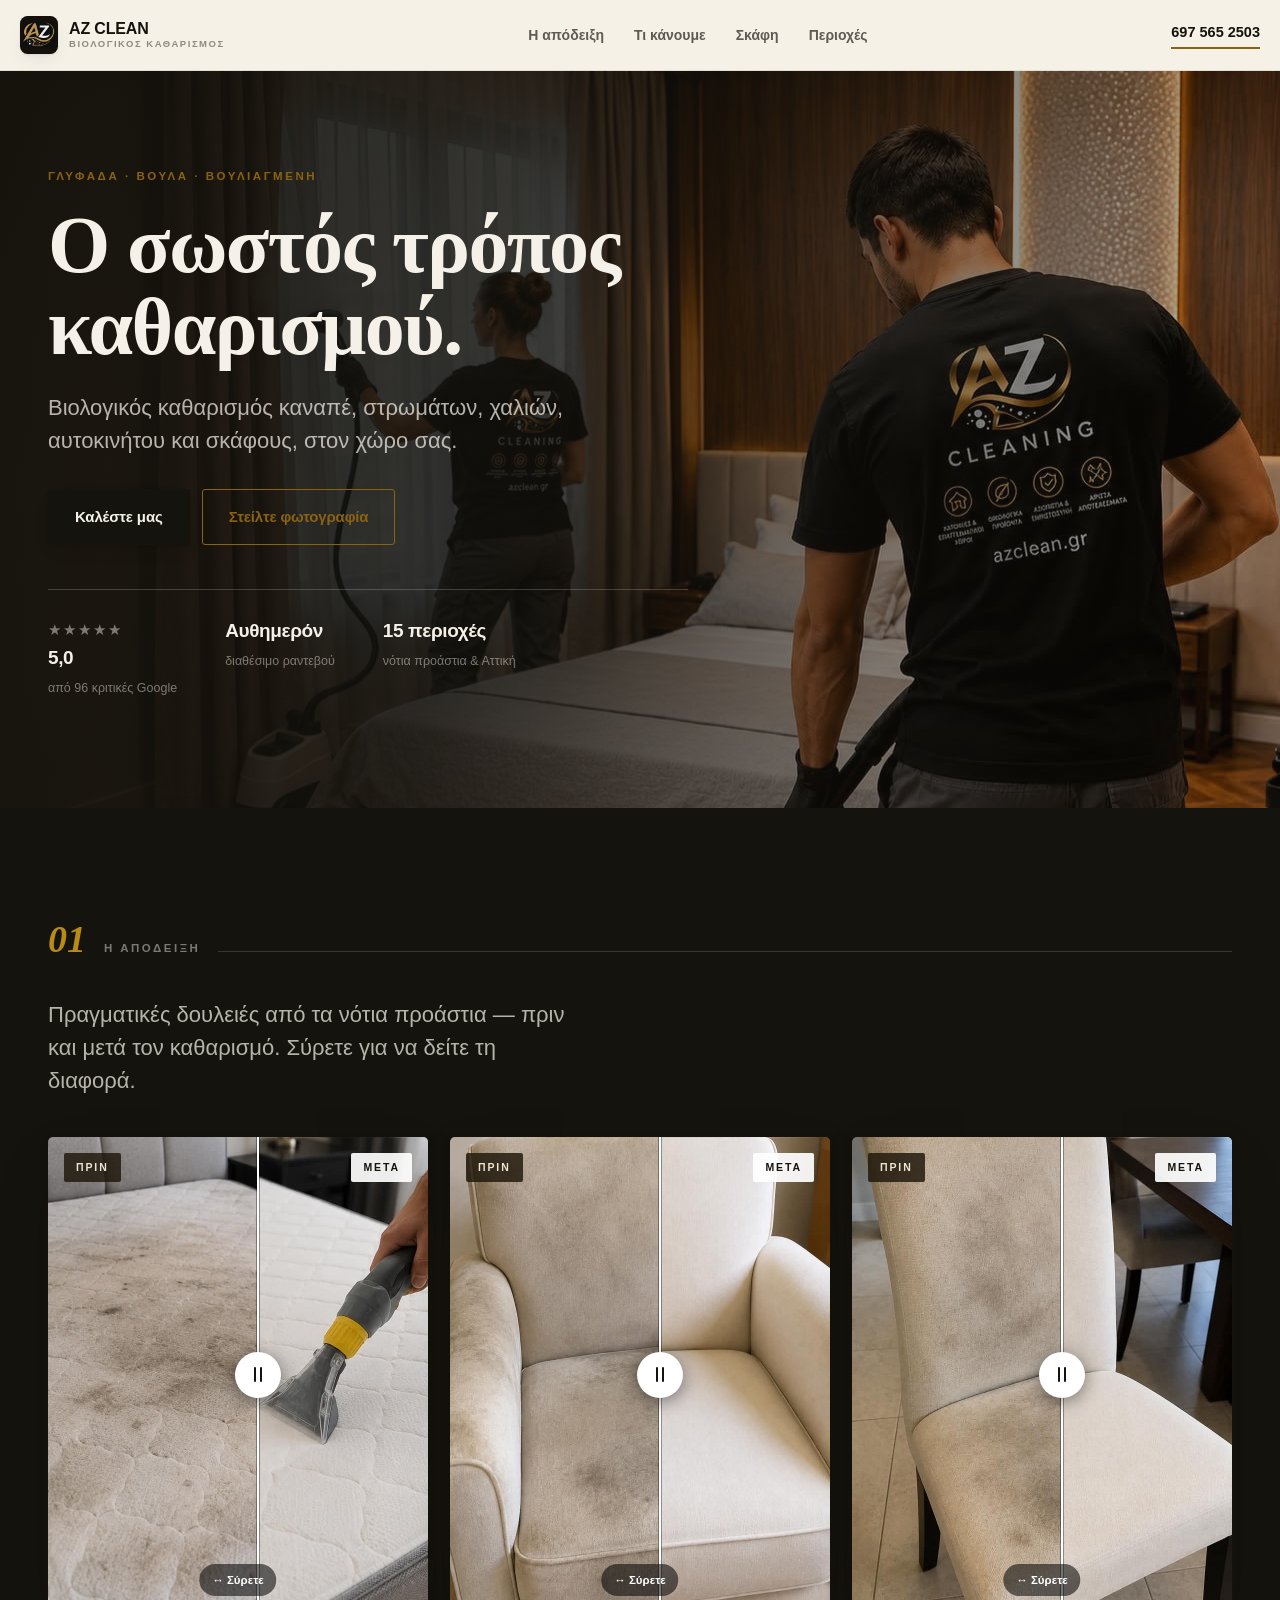
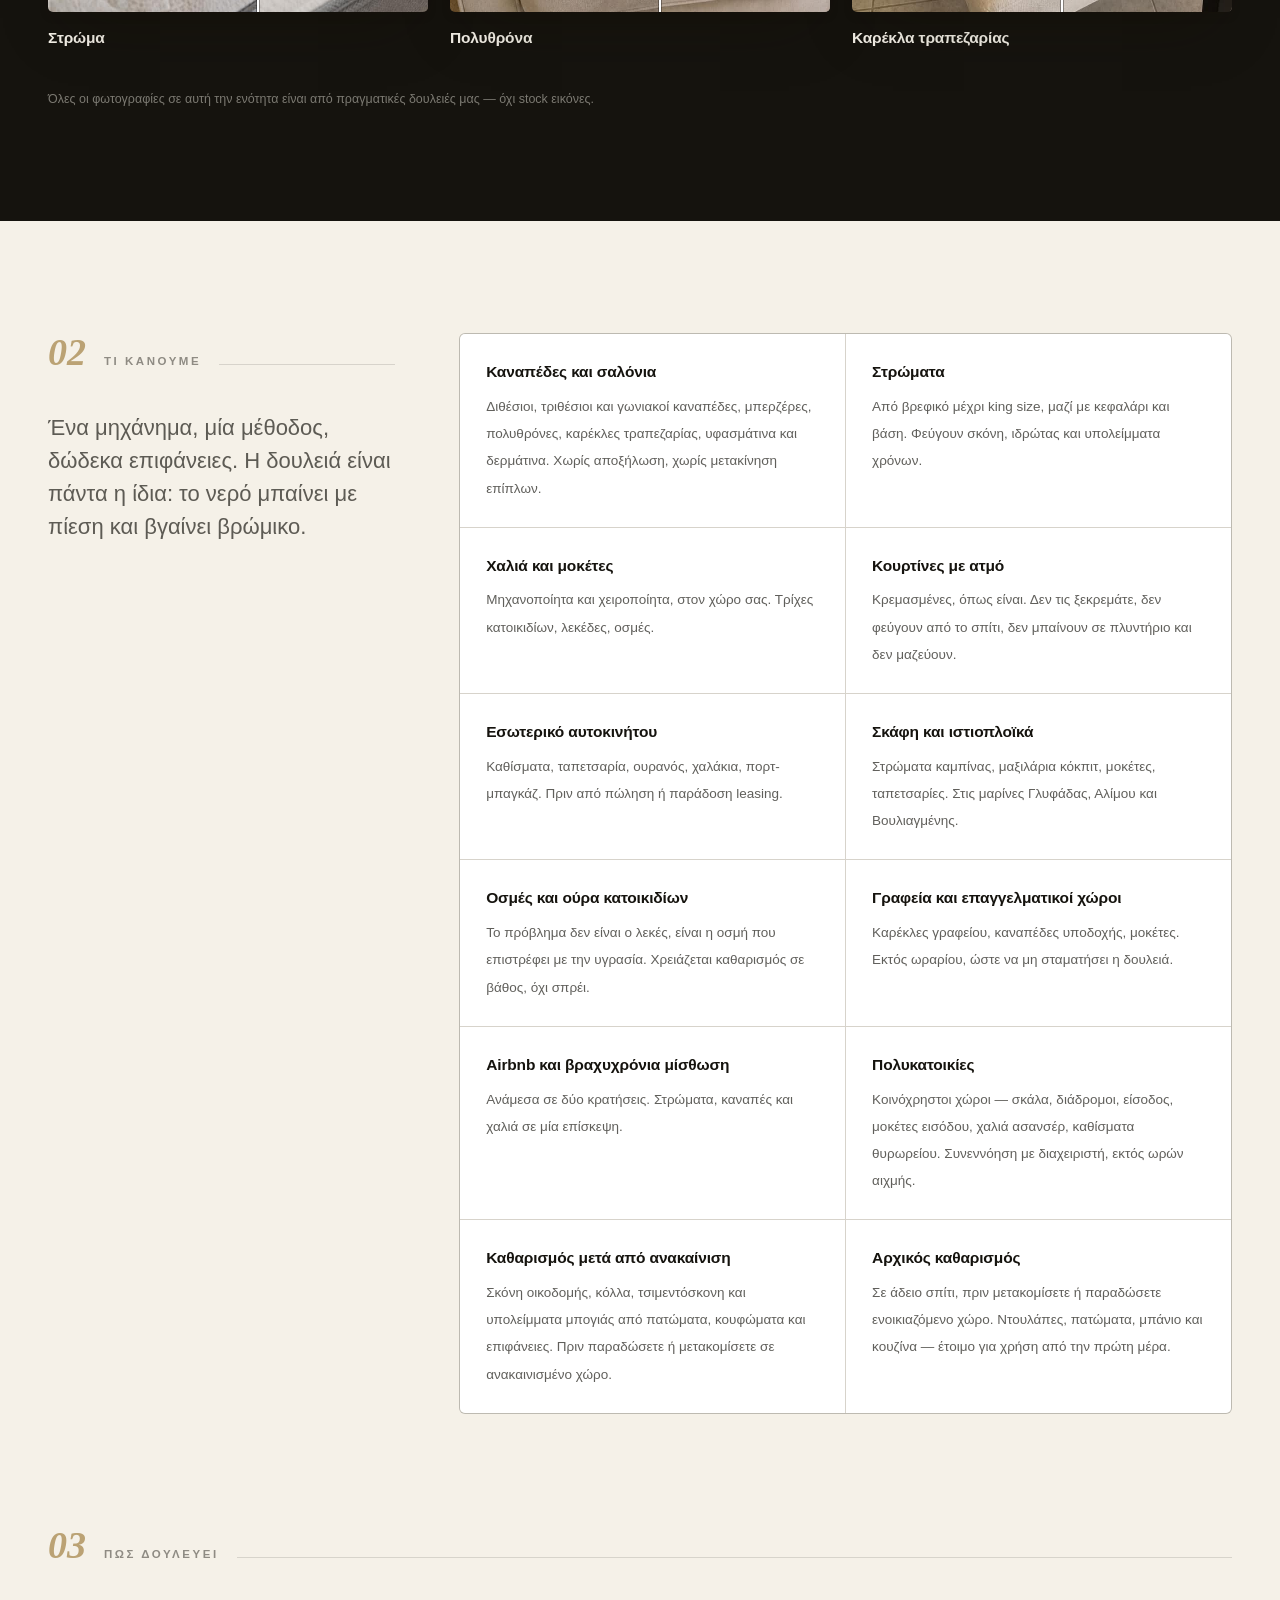
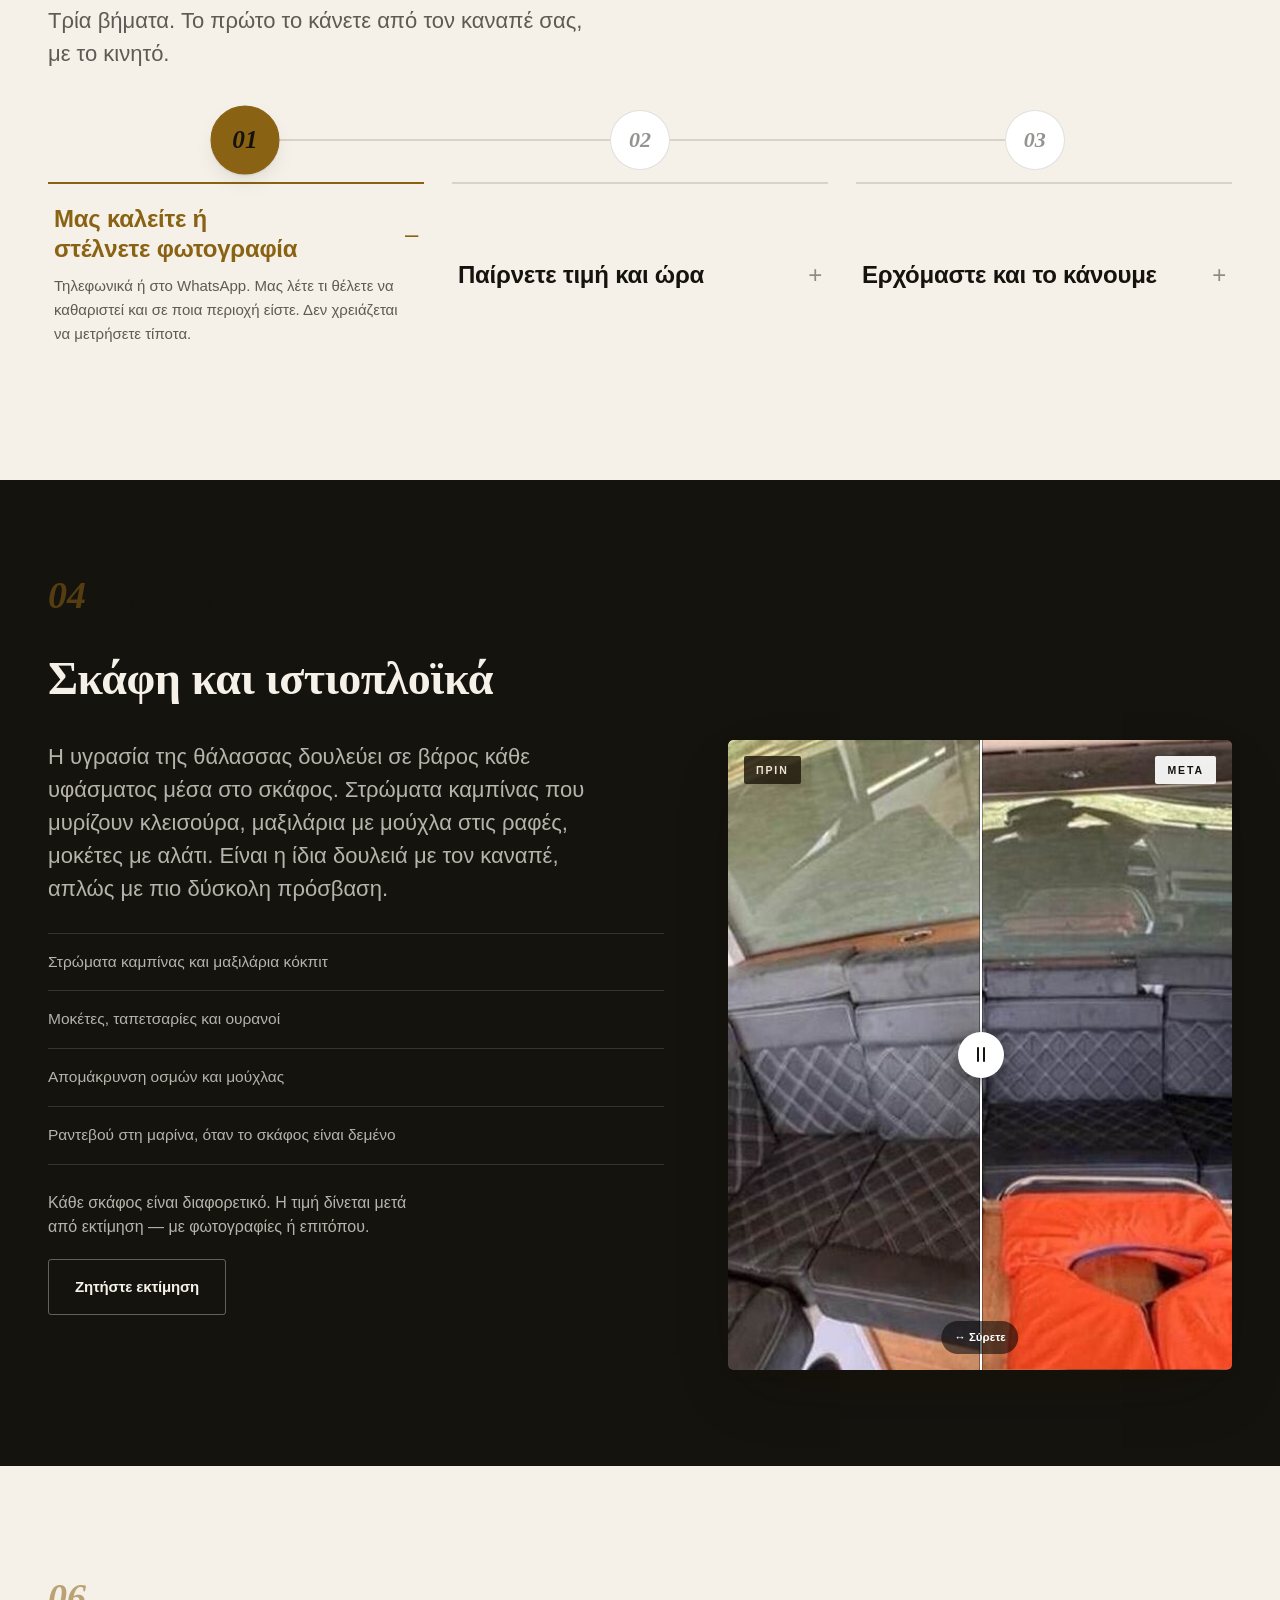
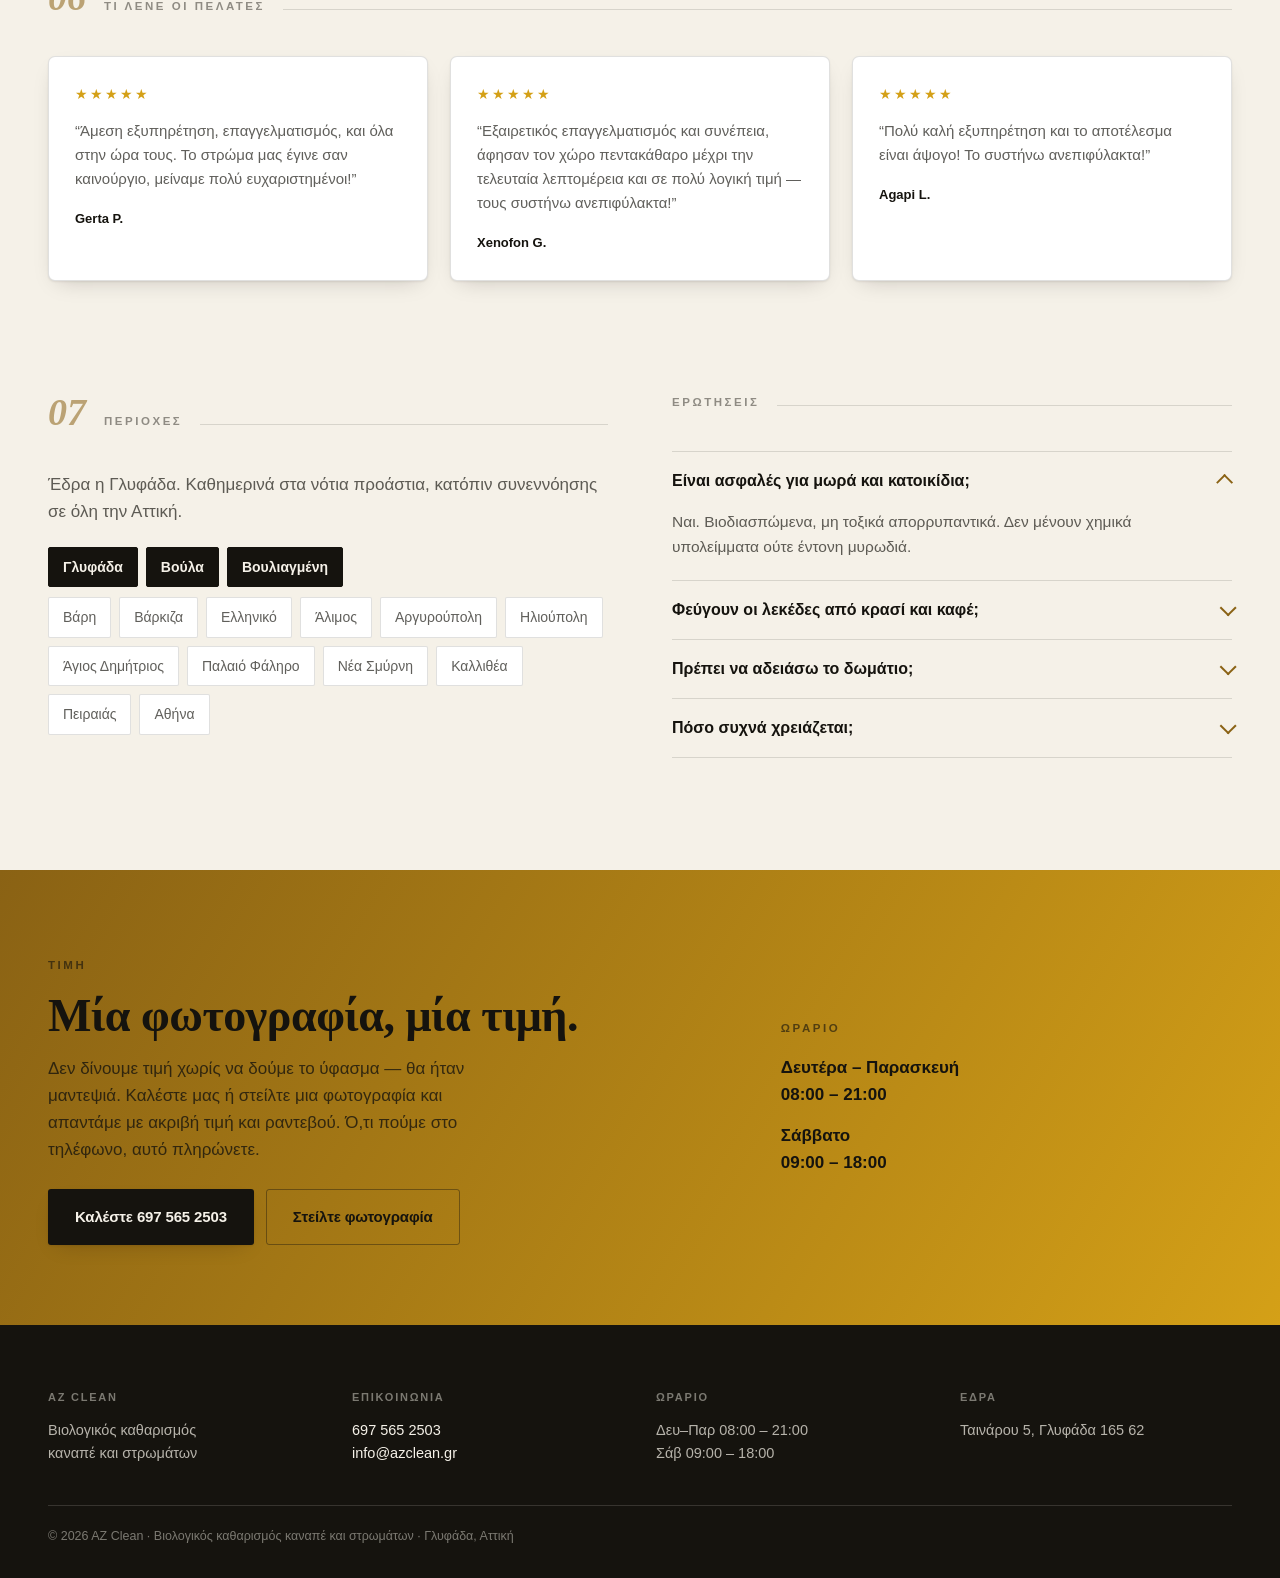
==== commit a370fd9d: "Add Service and FAQPage schema markup for search/AI features Adds structured data to help search eng" ====
--- a/index.html
+++ b/index.html
@@ -1,6 +1,7 @@
 <!doctype html>
 <html lang="el">
   <head>
+    <meta name="google-site-verification" content="2feJA-3D3-USAhTpcT3pKFszyE4kpKDPQ5Q_X85aOo0" />
     <meta charset="UTF-8" />
     <meta name="viewport" content="width=device-width, initial-scale=1.0" />
     <meta name="description" content="Βιολογικός καθαρισμός καναπέ, στρωμάτων, χαλιών, αυτοκινήτου και σκάφους στον χώρο σας. Γλυφάδα, Βούλα, Βουλιαγμένη και όλη η Αττική." />
@@ -21,6 +22,196 @@
       href="https://fonts.googleapis.com/css2?family=Newsreader:ital,opsz,wght@0,6..72,400;0,6..72,500;0,6..72,600;0,6..72,700;1,6..72,500;1,6..72,600&family=Inter:wght@400;500;600;700;800&display=swap"
     />
     <title>AZ Clean — Βιολογικός Καθαρισμός Καναπέ & Στρωμάτων | Γλυφάδα</title>
+    <script type="application/ld+json">
+      {
+      "@context": "https://schema.org",
+      "@type": "LocalBusiness",
+      "name": "AZ Clean",
+      "image": "https://azclean.gr/og.jpg",
+      "url": "https://azclean.gr/",
+      "telephone": "+306975652503",
+      "email": "info@azclean.gr",
+      "description": "Βιολογικός καθαρισμός καναπέ, στρωμάτων, χαλιών, αυτοκινήτου και σκάφους στον χώρο σας.",
+      "address": {
+      "@type": "PostalAddress",
+      "streetAddress": "Ταινάρου 5",
+      "addressLocality": "Γλυφάδα",
+      "postalCode": "165 62",
+      "addressCountry": "GR"
+      },
+      "areaServed": ["Γλυφάδα", "Βούλα", "Βουλιαγμένη", "Βάρη", "Βάρκιζα", "Ελληνικό", "Άλιμος", "Αργυρούπολη", "Ηλιούπολη", "Άγιος Δημήτριος", "Παλαιό Φάληρο", "Νέα Σμύρνη", "Καλλιθέα", "Πειραιάς", "Αθήνα"],
+      "openingHoursSpecification": [
+      {
+      "@type": "OpeningHoursSpecification",
+      "dayOfWeek": ["Monday", "Tuesday", "Wednesday", "Thursday", "Friday"],
+      "opens": "08:00",
+      "closes": "21:00"
+      },
+      {
+      "@type": "OpeningHoursSpecification",
+      "dayOfWeek": ["Saturday"],
+      "opens": "09:00",
+      "closes": "18:00"
+      }
+      ],
+      "aggregateRating": {
+      "@type": "AggregateRating",
+      "ratingValue": "5.0",
+      "reviewCount": "96"
+      },
+      "makesOffer": [
+        {
+          "@type": "Offer",
+          "itemOffered": {
+            "@type": "Service",
+            "name": "Καναπέδες και σαλόνια",
+            "description": "Διθέσιοι, τριθέσιοι και γωνιακοί καναπέδες, μπερζέρες, πολυθρόνες, καρέκλες τραπεζαρίας, υφασμάτινα και δερμάτινα. Χωρίς αποξήλωση, χωρίς μετακίνηση επίπλων.",
+            "areaServed": "Αττική"
+          }
+        },
+        {
+          "@type": "Offer",
+          "itemOffered": {
+            "@type": "Service",
+            "name": "Στρώματα",
+            "description": "Από βρεφικό μέχρι king size, μαζί με κεφαλάρι και βάση. Φεύγουν σκόνη, ιδρώτας και υπολείμματα χρόνων.",
+            "areaServed": "Αττική"
+          }
+        },
+        {
+          "@type": "Offer",
+          "itemOffered": {
+            "@type": "Service",
+            "name": "Χαλιά και μοκέτες",
+            "description": "Μηχανοποίητα και χειροποίητα, στον χώρο σας. Τρίχες κατοικιδίων, λεκέδες, οσμές.",
+            "areaServed": "Αττική"
+          }
+        },
+        {
+          "@type": "Offer",
+          "itemOffered": {
+            "@type": "Service",
+            "name": "Κουρτίνες με ατμό",
+            "description": "Κρεμασμένες, όπως είναι. Δεν τις ξεκρεμάτε, δεν φεύγουν από το σπίτι, δεν μπαίνουν σε πλυντήριο και δεν μαζεύουν.",
+            "areaServed": "Αττική"
+          }
+        },
+        {
+          "@type": "Offer",
+          "itemOffered": {
+            "@type": "Service",
+            "name": "Εσωτερικό αυτοκινήτου",
+            "description": "Καθίσματα, ταπετσαρία, ουρανός, χαλάκια, πορτ-μπαγκάζ. Πριν από πώληση ή παράδοση leasing.",
+            "areaServed": "Αττική"
+          }
+        },
+        {
+          "@type": "Offer",
+          "itemOffered": {
+            "@type": "Service",
+            "name": "Σκάφη και ιστιοπλοϊκά",
+            "description": "Στρώματα καμπίνας, μαξιλάρια κόκπιτ, μοκέτες, ταπετσαρίες. Στις μαρίνες Γλυφάδας, Αλίμου και Βουλιαγμένης.",
+            "areaServed": "Αττική"
+          }
+        },
+        {
+          "@type": "Offer",
+          "itemOffered": {
+            "@type": "Service",
+            "name": "Οσμές και ούρα κατοικιδίων",
+            "description": "Το πρόβλημα δεν είναι ο λεκές, είναι η οσμή που επιστρέφει με την υγρασία. Χρειάζεται καθαρισμός σε βάθος, όχι σπρέι.",
+            "areaServed": "Αττική"
+          }
+        },
+        {
+          "@type": "Offer",
+          "itemOffered": {
+            "@type": "Service",
+            "name": "Γραφεία και επαγγελματικοί χώροι",
+            "description": "Καρέκλες γραφείου, καναπέδες υποδοχής, μοκέτες. Εκτός ωραρίου, ώστε να μη σταματήσει η δουλειά.",
+            "areaServed": "Αττική"
+          }
+        },
+        {
+          "@type": "Offer",
+          "itemOffered": {
+            "@type": "Service",
+            "name": "Airbnb και βραχυχρόνια μίσθωση",
+            "description": "Ανάμεσα σε δύο κρατήσεις. Στρώματα, καναπές και χαλιά σε μία επίσκεψη.",
+            "areaServed": "Αττική"
+          }
+        },
+        {
+          "@type": "Offer",
+          "itemOffered": {
+            "@type": "Service",
+            "name": "Πολυκατοικίες",
+            "description": "Κοινόχρηστοι χώροι — σκάλα, διάδρομοι, είσοδος, μοκέτες εισόδου, χαλιά ασανσέρ, καθίσματα θυρωρείου. Συνεννόηση με διαχειριστή, εκτός ωρών αιχμής.",
+            "areaServed": "Αττική"
+          }
+        },
+        {
+          "@type": "Offer",
+          "itemOffered": {
+            "@type": "Service",
+            "name": "Καθαρισμός μετά από ανακαίνιση",
+            "description": "Σκόνη οικοδομής, κόλλα, τσιμεντόσκονη και υπολείμματα μπογιάς από πατώματα, κουφώματα και επιφάνειες. Πριν παραδώσετε ή μετακομίσετε σε ανακαινισμένο χώρο.",
+            "areaServed": "Αττική"
+          }
+        },
+        {
+          "@type": "Offer",
+          "itemOffered": {
+            "@type": "Service",
+            "name": "Αρχικός καθαρισμός",
+            "description": "Σε άδειο σπίτι, πριν μετακομίσετε ή παραδώσετε ενοικιαζόμενο χώρο. Ντουλάπες, πατώματα, μπάνιο και κουζίνα — έτοιμο για χρήση από την πρώτη μέρα.",
+            "areaServed": "Αττική"
+          }
+        }
+      ],
+      "sameAs": ["https://maps.app.goo.gl/NHvi6ATtPBUX2qsVA"]
+      }
+    </script>
+    <script type="application/ld+json">
+{
+  "@context": "https://schema.org",
+  "@type": "FAQPage",
+  "mainEntity": [
+    {
+      "@type": "Question",
+      "name": "Είναι ασφαλές για μωρά και κατοικίδια;",
+      "acceptedAnswer": {
+        "@type": "Answer",
+        "text": "Ναι. Βιοδιασπώμενα, μη τοξικά απορρυπαντικά. Δεν μένουν χημικά υπολείμματα ούτε έντονη μυρωδιά."
+      }
+    },
+    {
+      "@type": "Question",
+      "name": "Φεύγουν οι λεκέδες από κρασί και καφέ;",
+      "acceptedAnswer": {
+        "@type": "Answer",
+        "text": "Στις περισσότερες περιπτώσεις ναι — ειδικά αν δεν έχει προηγηθεί απόπειρα καθαρισμού με χημικά, που συχνά μονιμοποιεί τον λεκέ. Στείλτε φωτογραφία και σας λέμε ειλικρινά τι αποτέλεσμα να περιμένετε."
+      }
+    },
+    {
+      "@type": "Question",
+      "name": "Πρέπει να αδειάσω το δωμάτιο;",
+      "acceptedAnswer": {
+        "@type": "Answer",
+        "text": "Όχι. Χρειαζόμαστε λίγα εκατοστά γύρω από το έπιπλο και μία πρίζα. Τίποτα δεν αποξηλώνεται και τίποτα δεν φεύγει από το σπίτι."
+      }
+    },
+    {
+      "@type": "Question",
+      "name": "Πόσο συχνά χρειάζεται;",
+      "acceptedAnswer": {
+        "@type": "Answer",
+        "text": "Ένα στρώμα κάθε 6 με 12 μήνες, ειδικά με αλλεργίες ή κατοικίδια. Ένας καναπές σε καθημερινή χρήση περίπου μία φορά τον χρόνο."
+      }
+    }
+  ]
+}
+    </script>
     <script type="module" crossorigin src="/assets/index-LaOZBh-W.js"></script>
     <link rel="stylesheet" crossorigin href="/assets/index-BOJDo6lq.css">
   </head>
